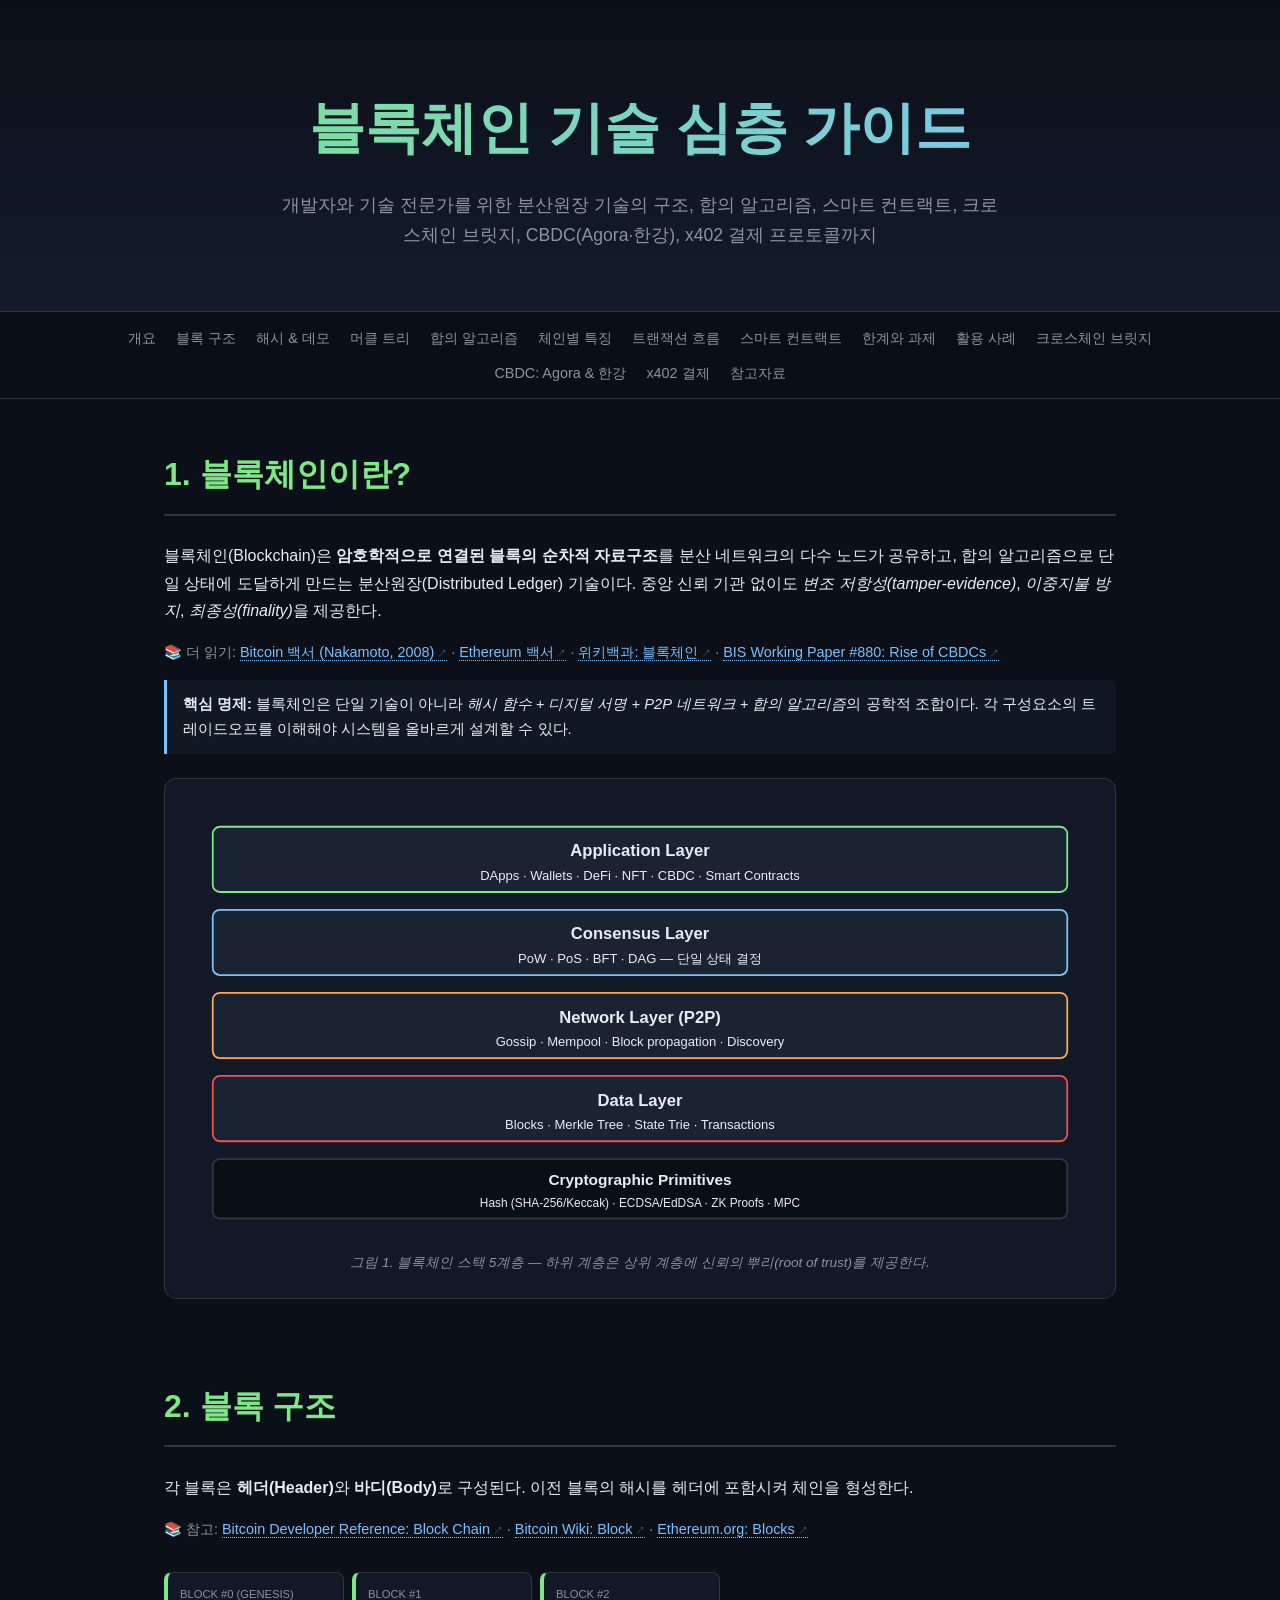
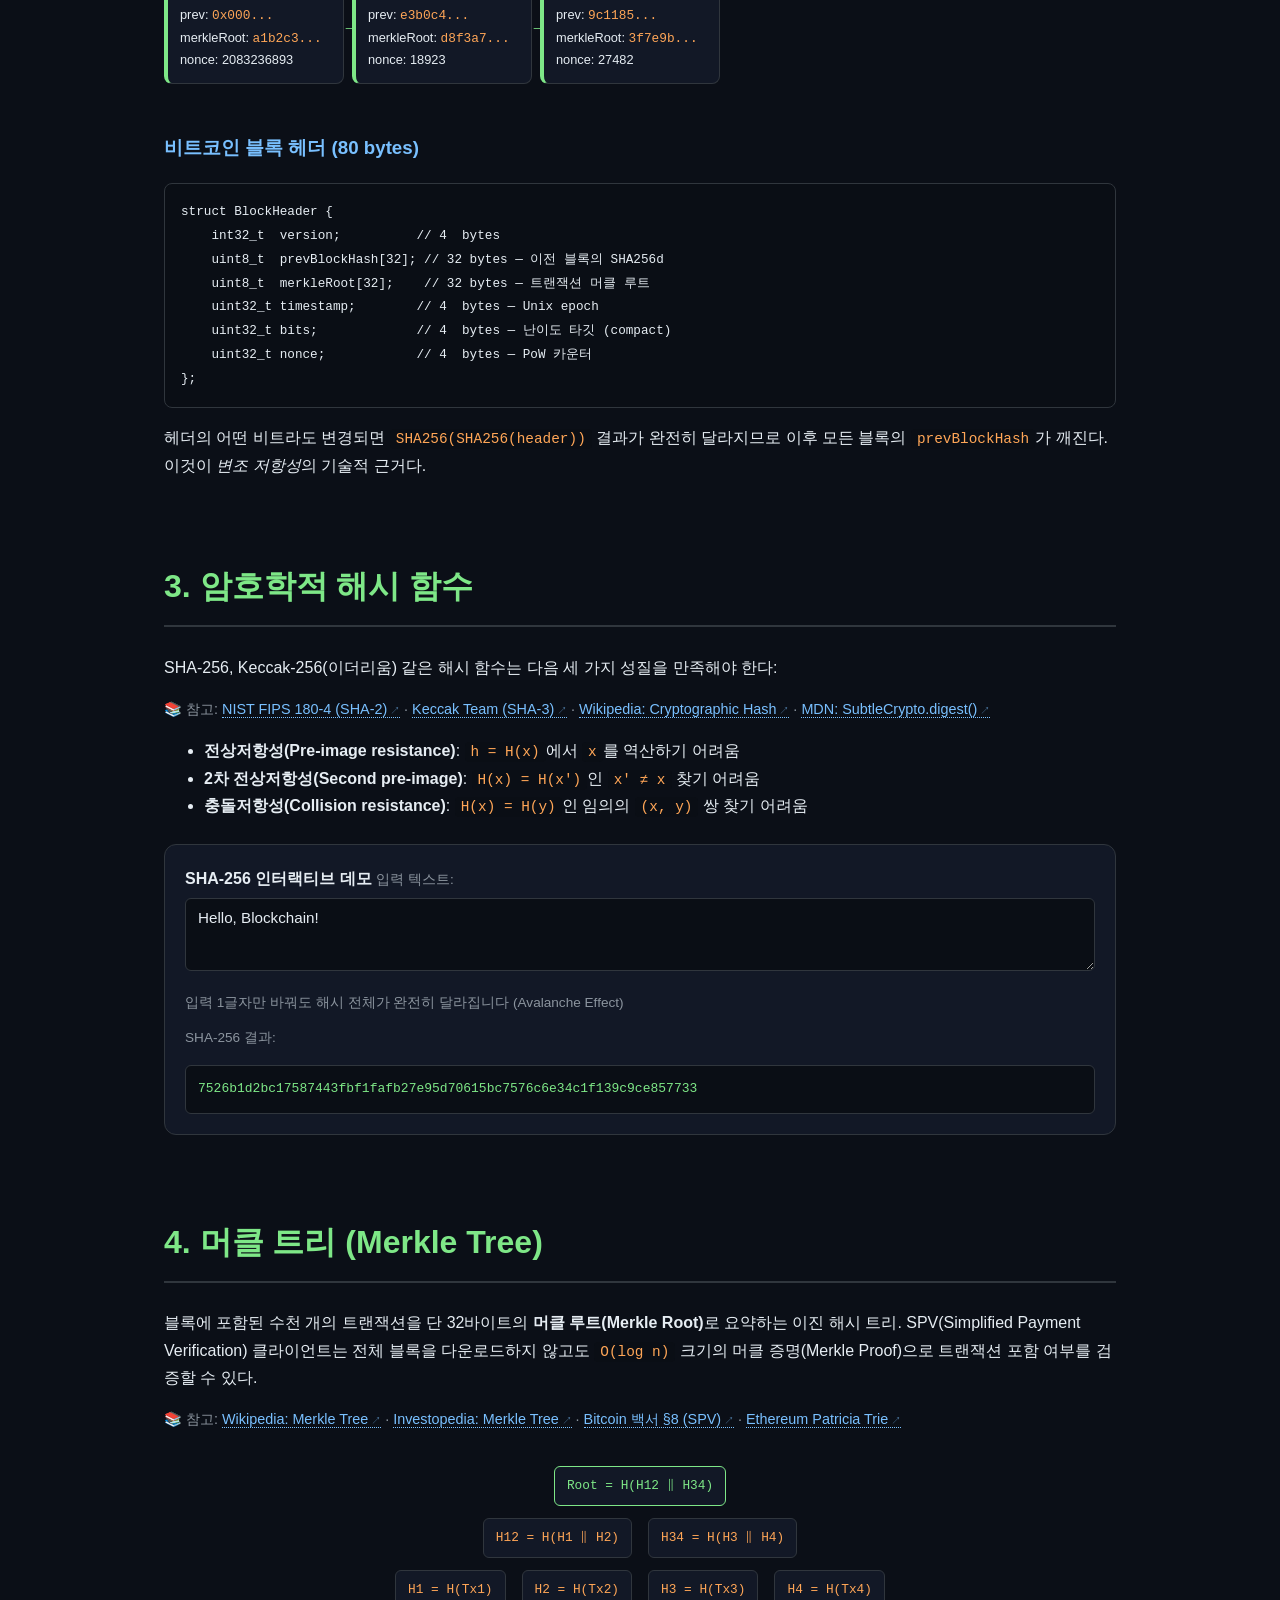
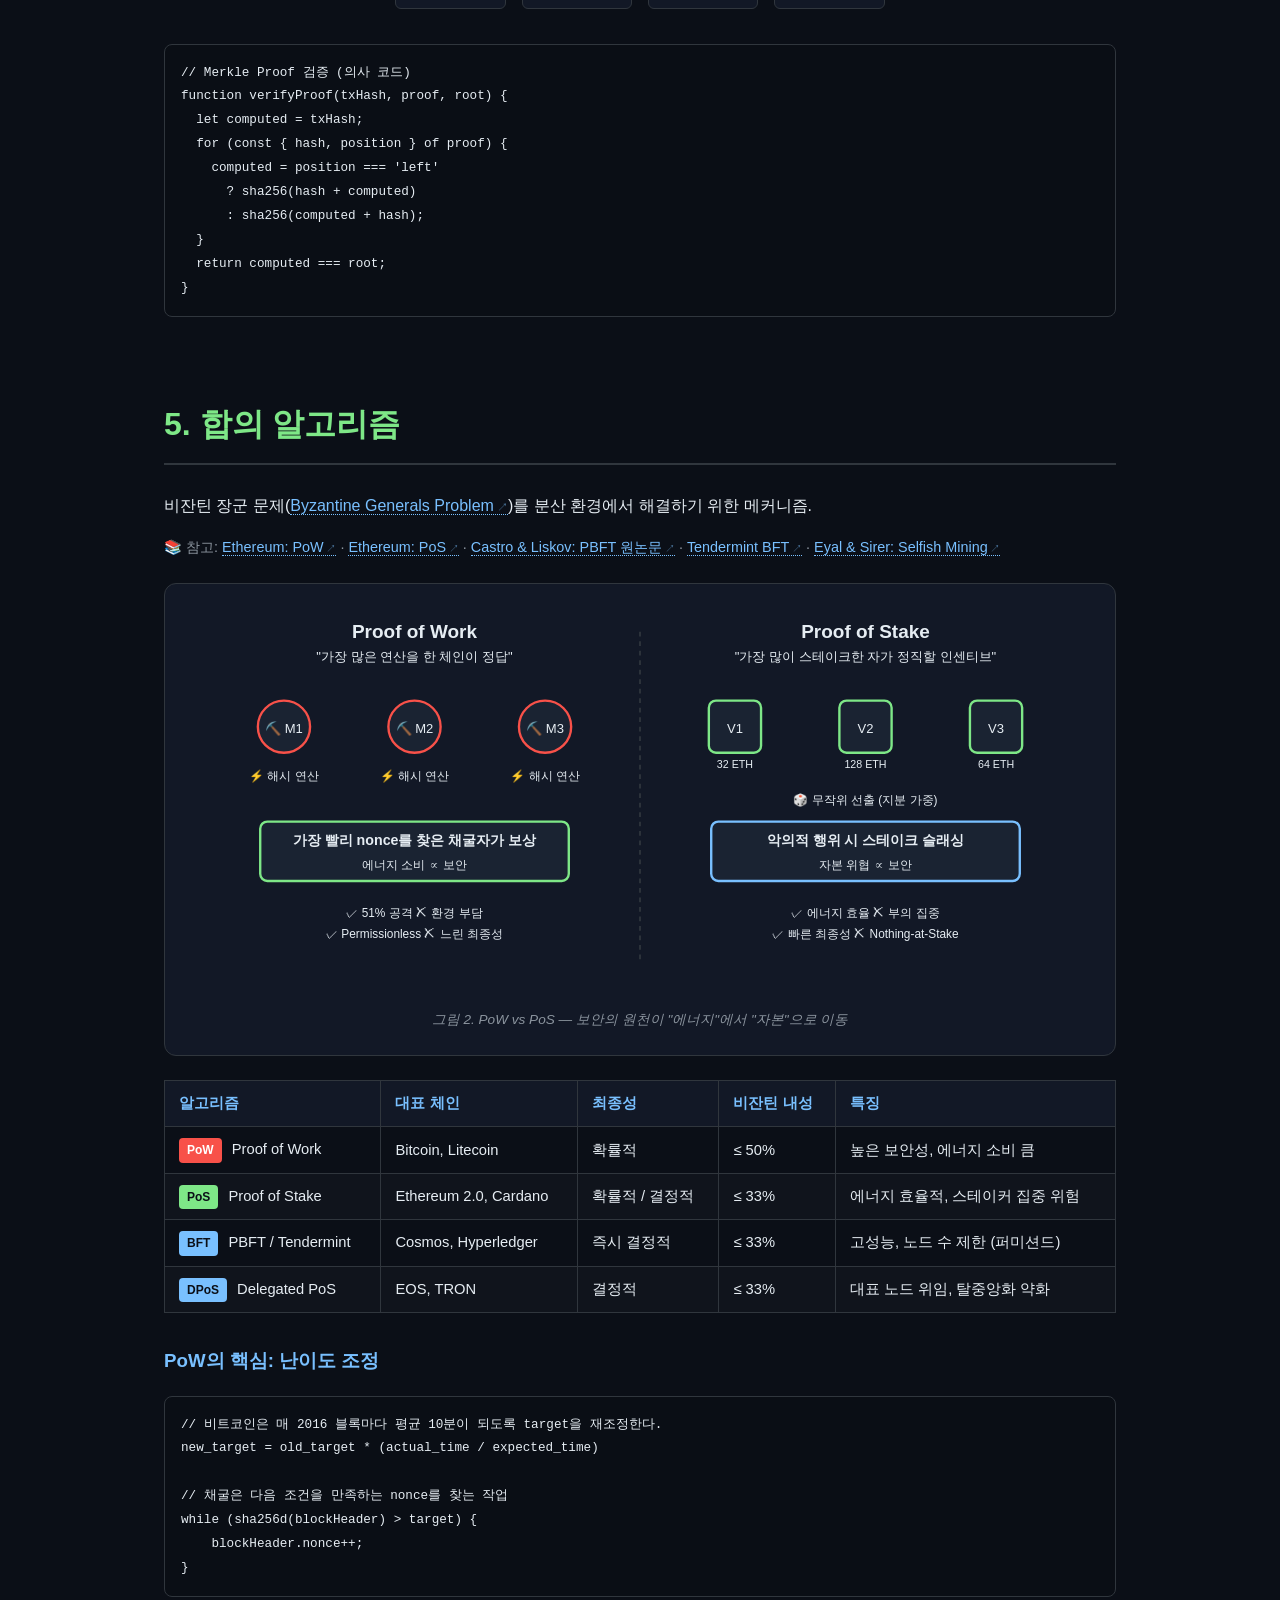
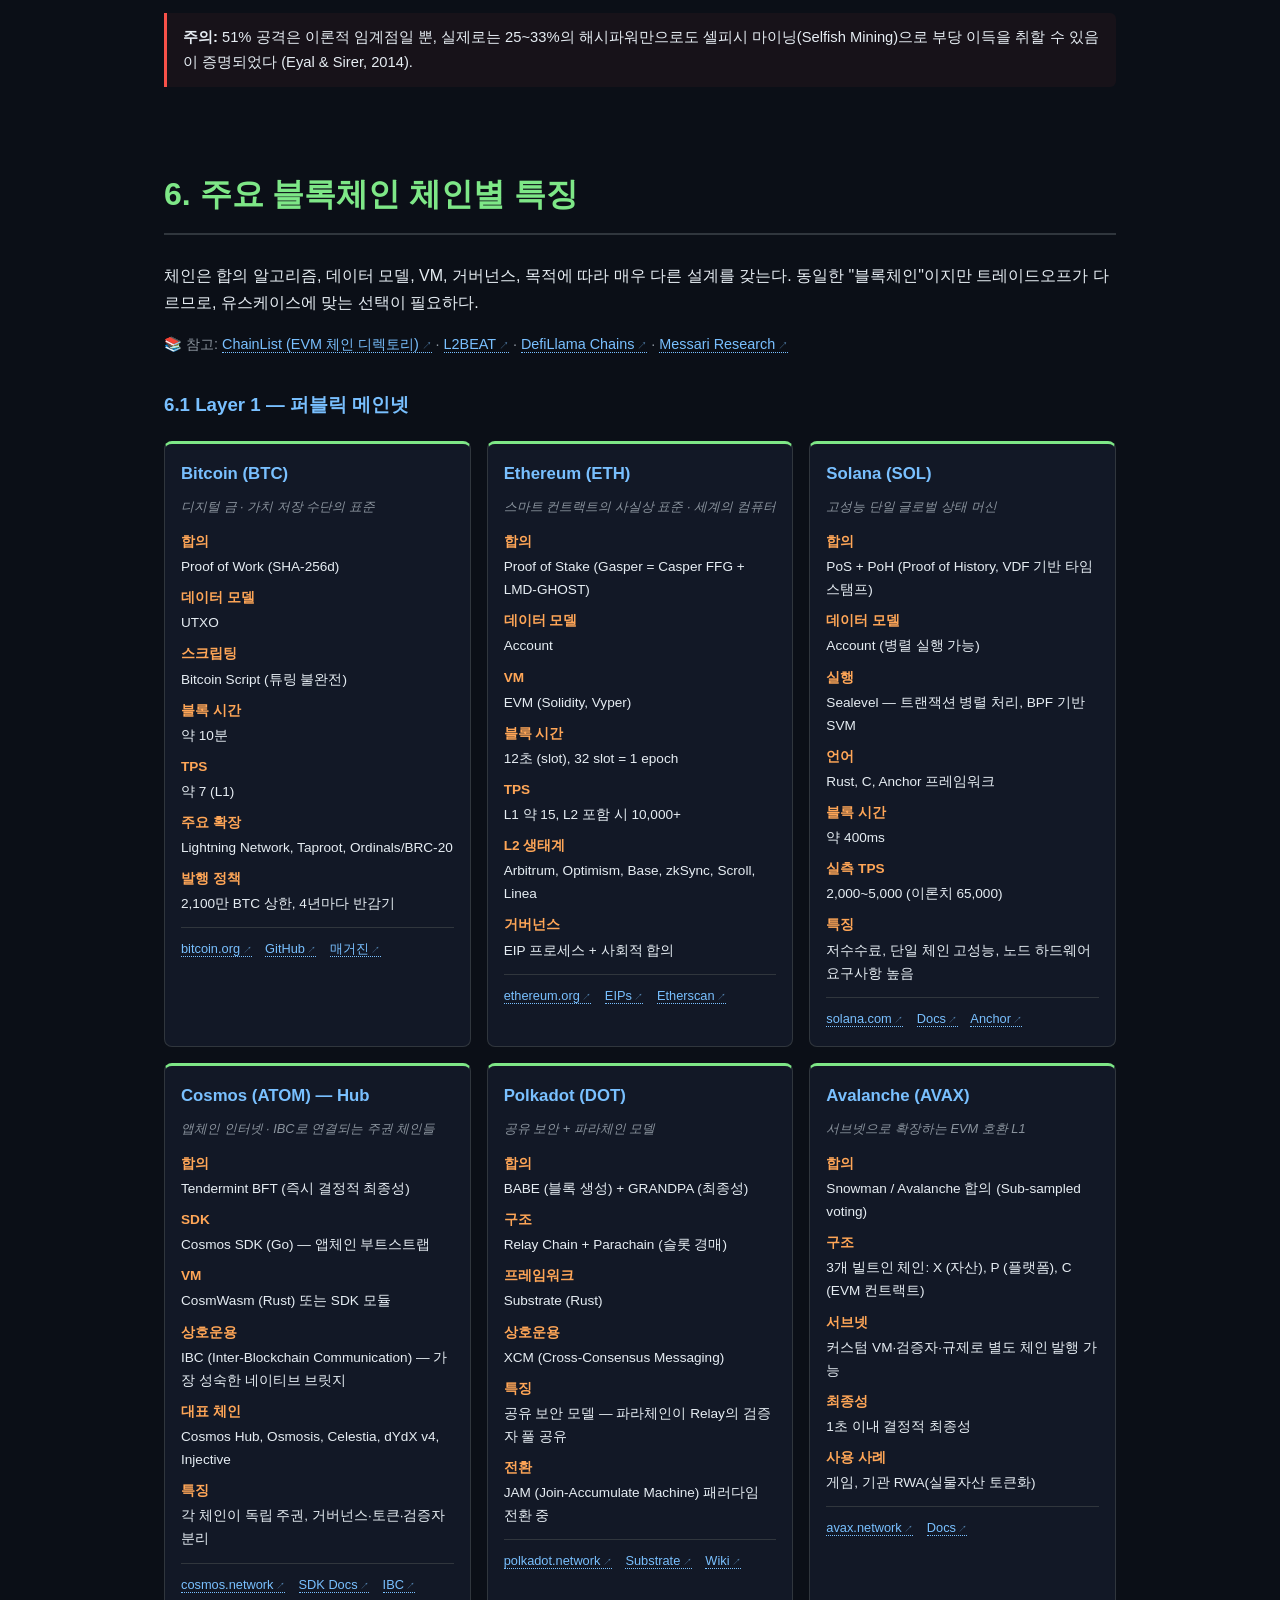
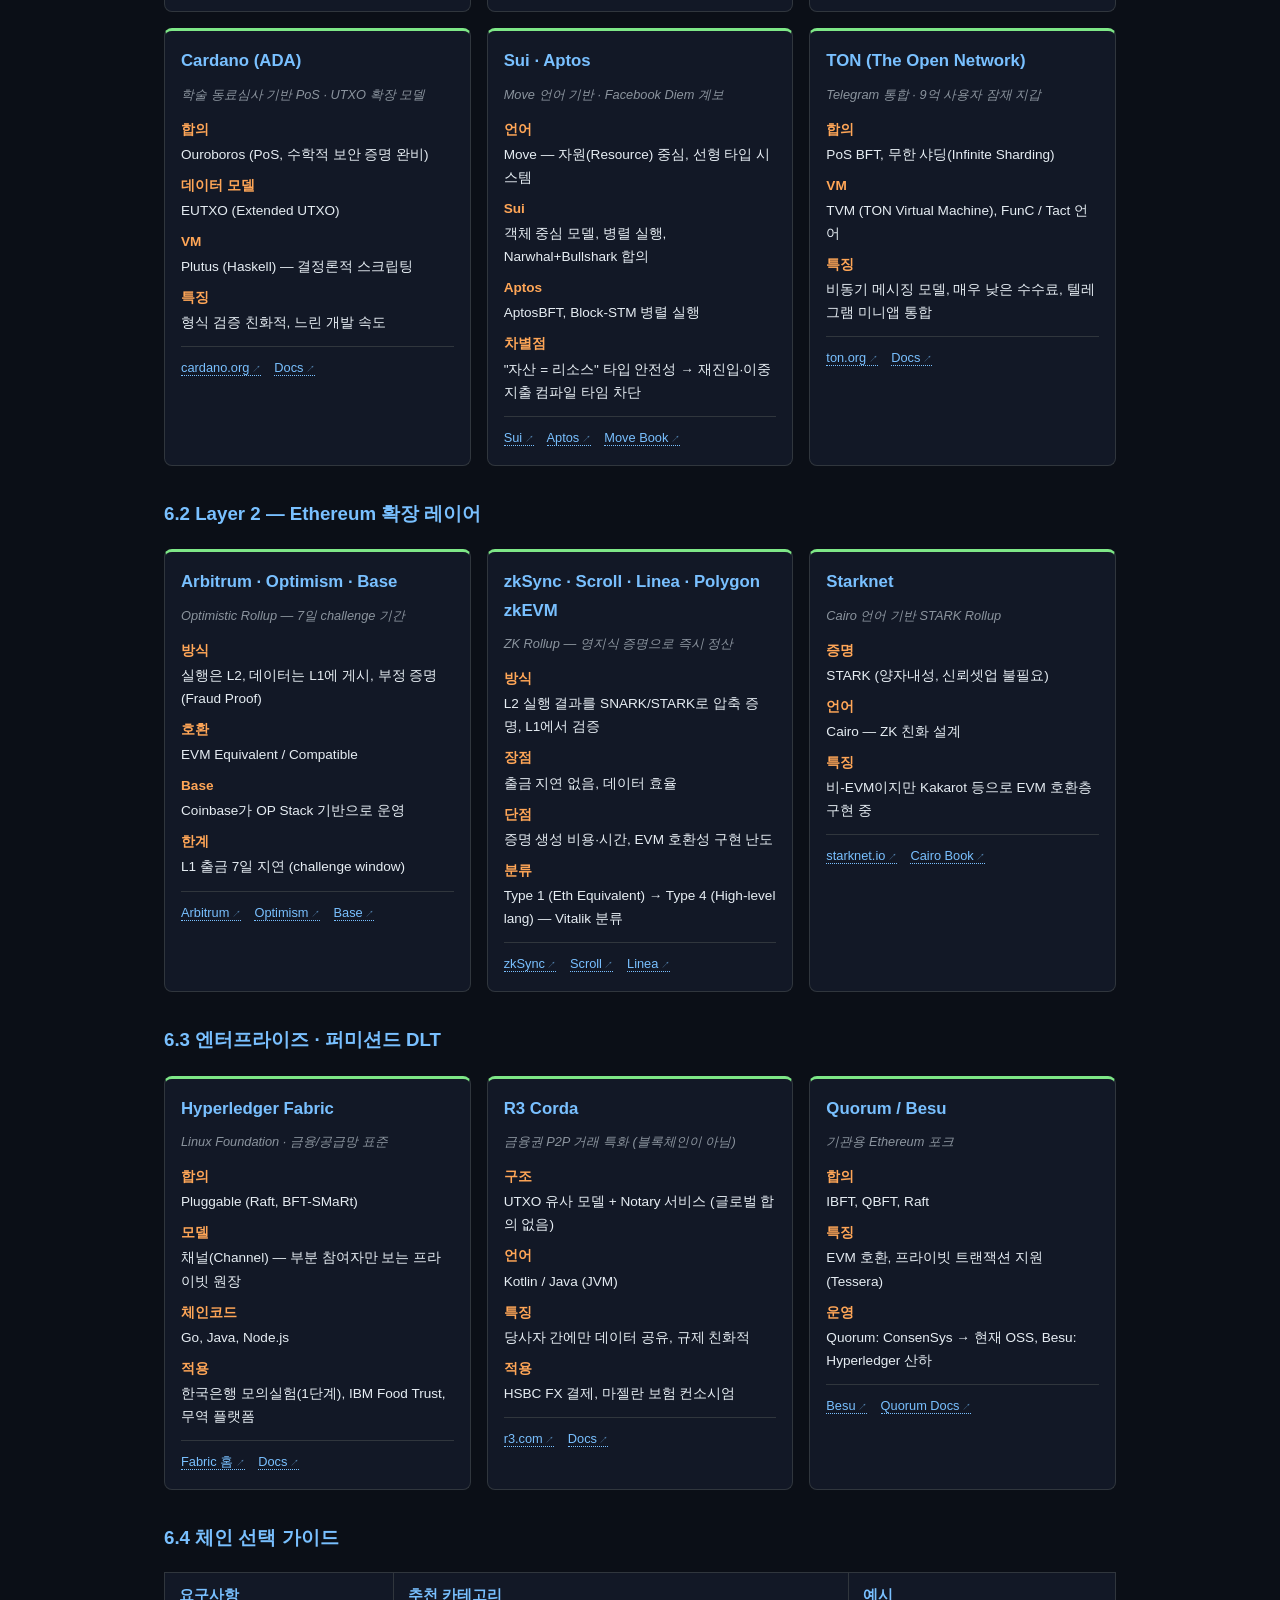
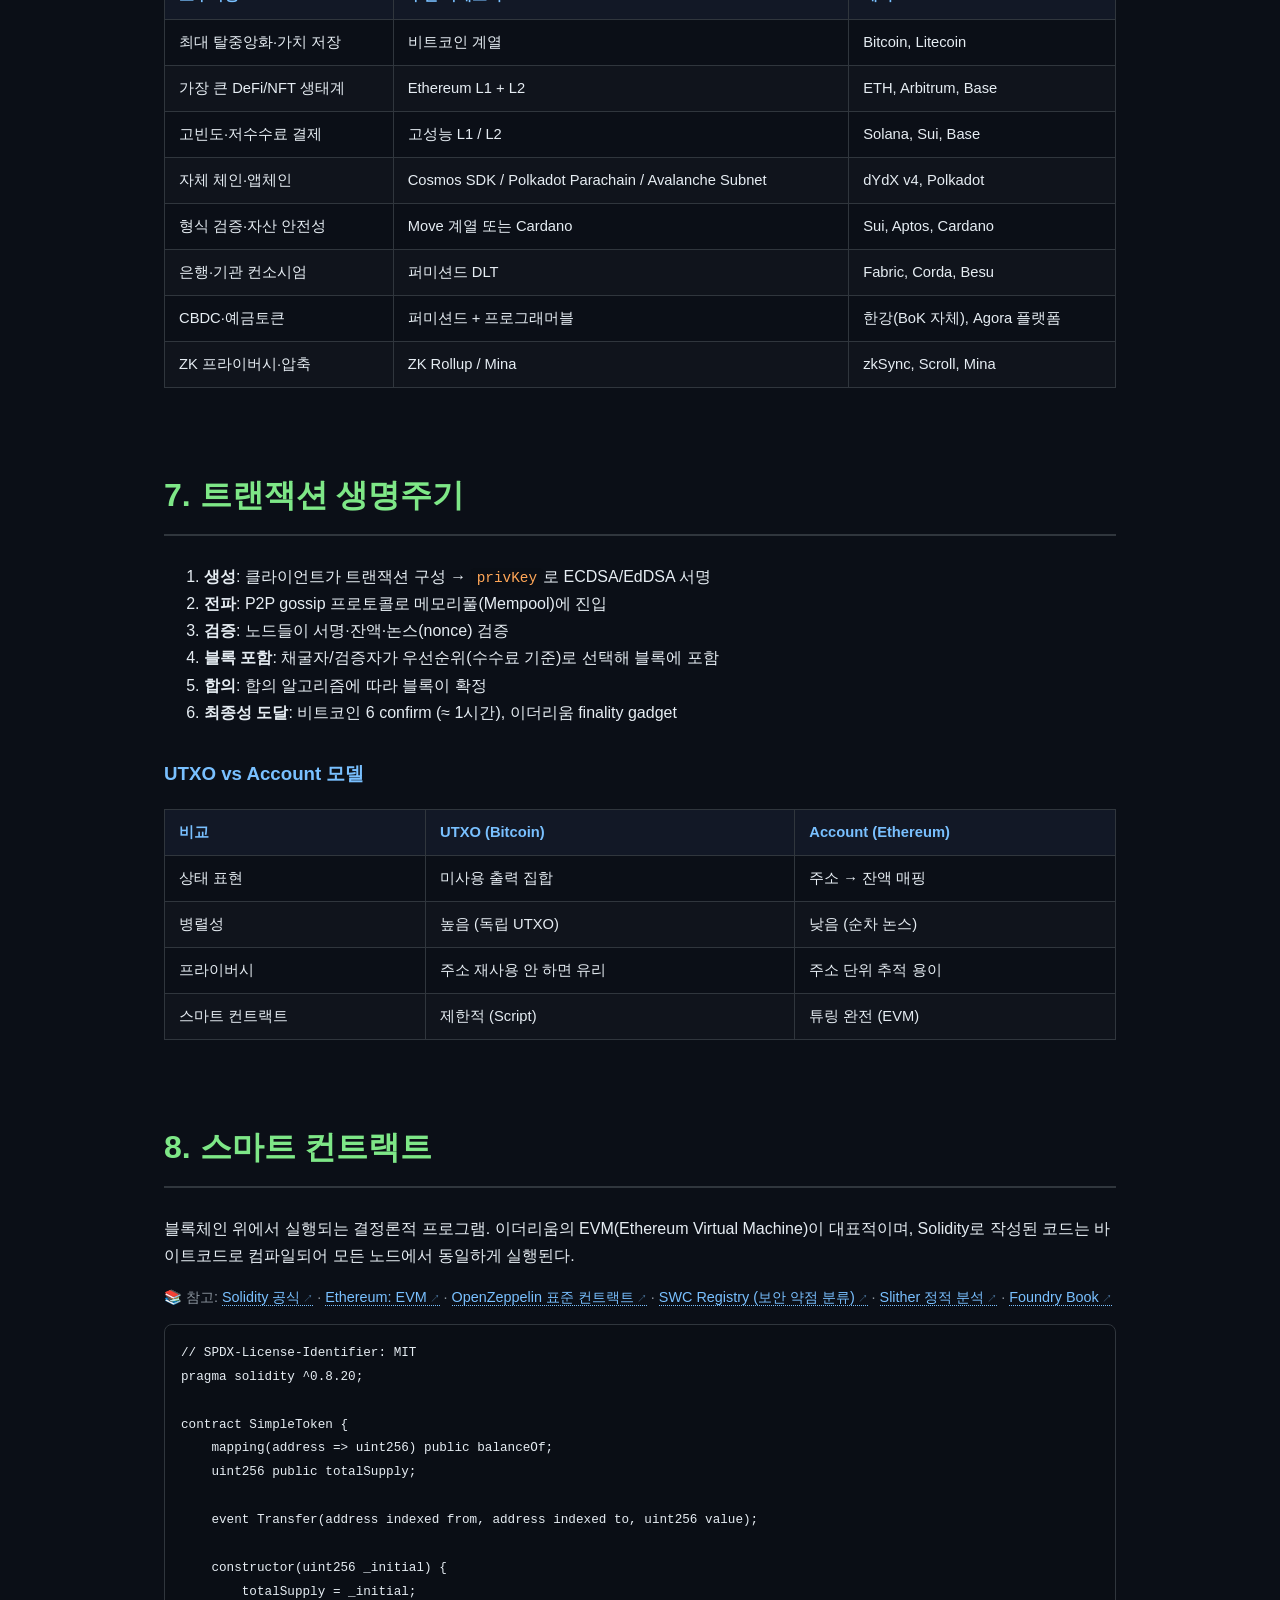
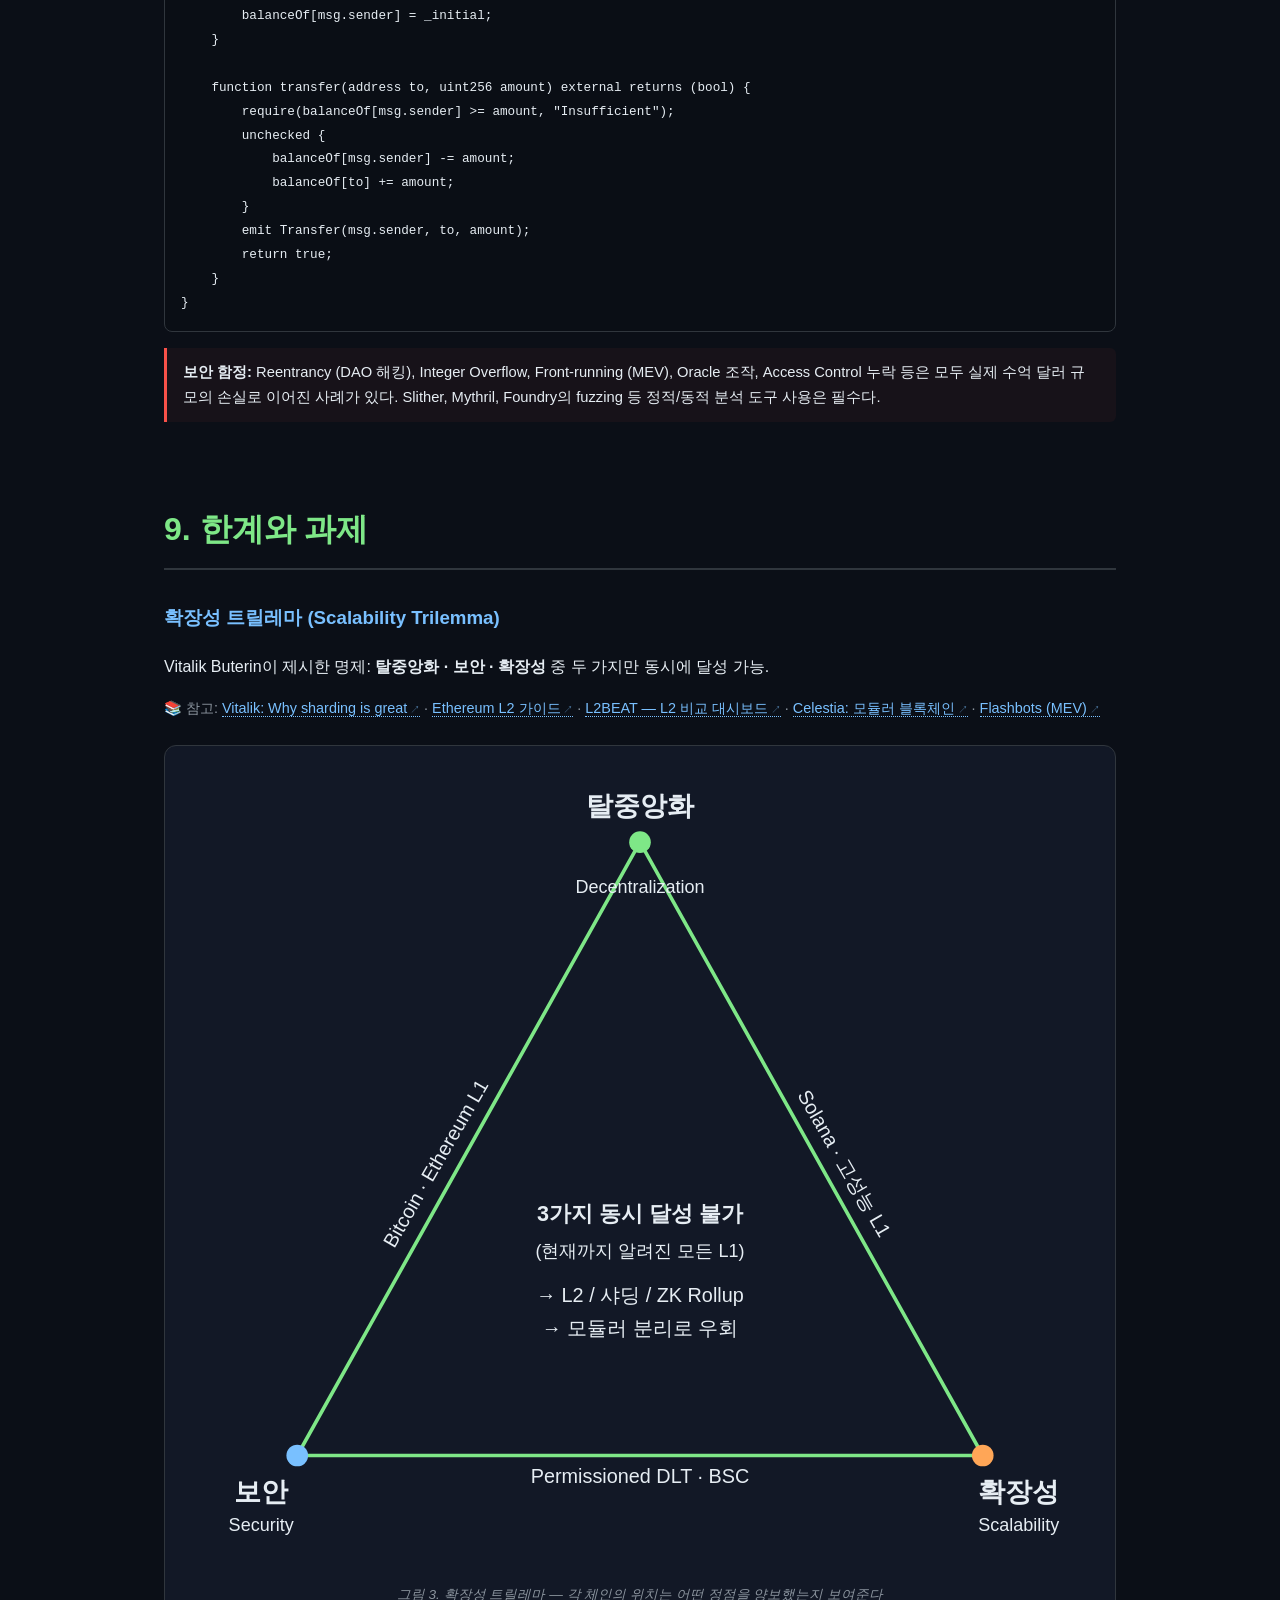
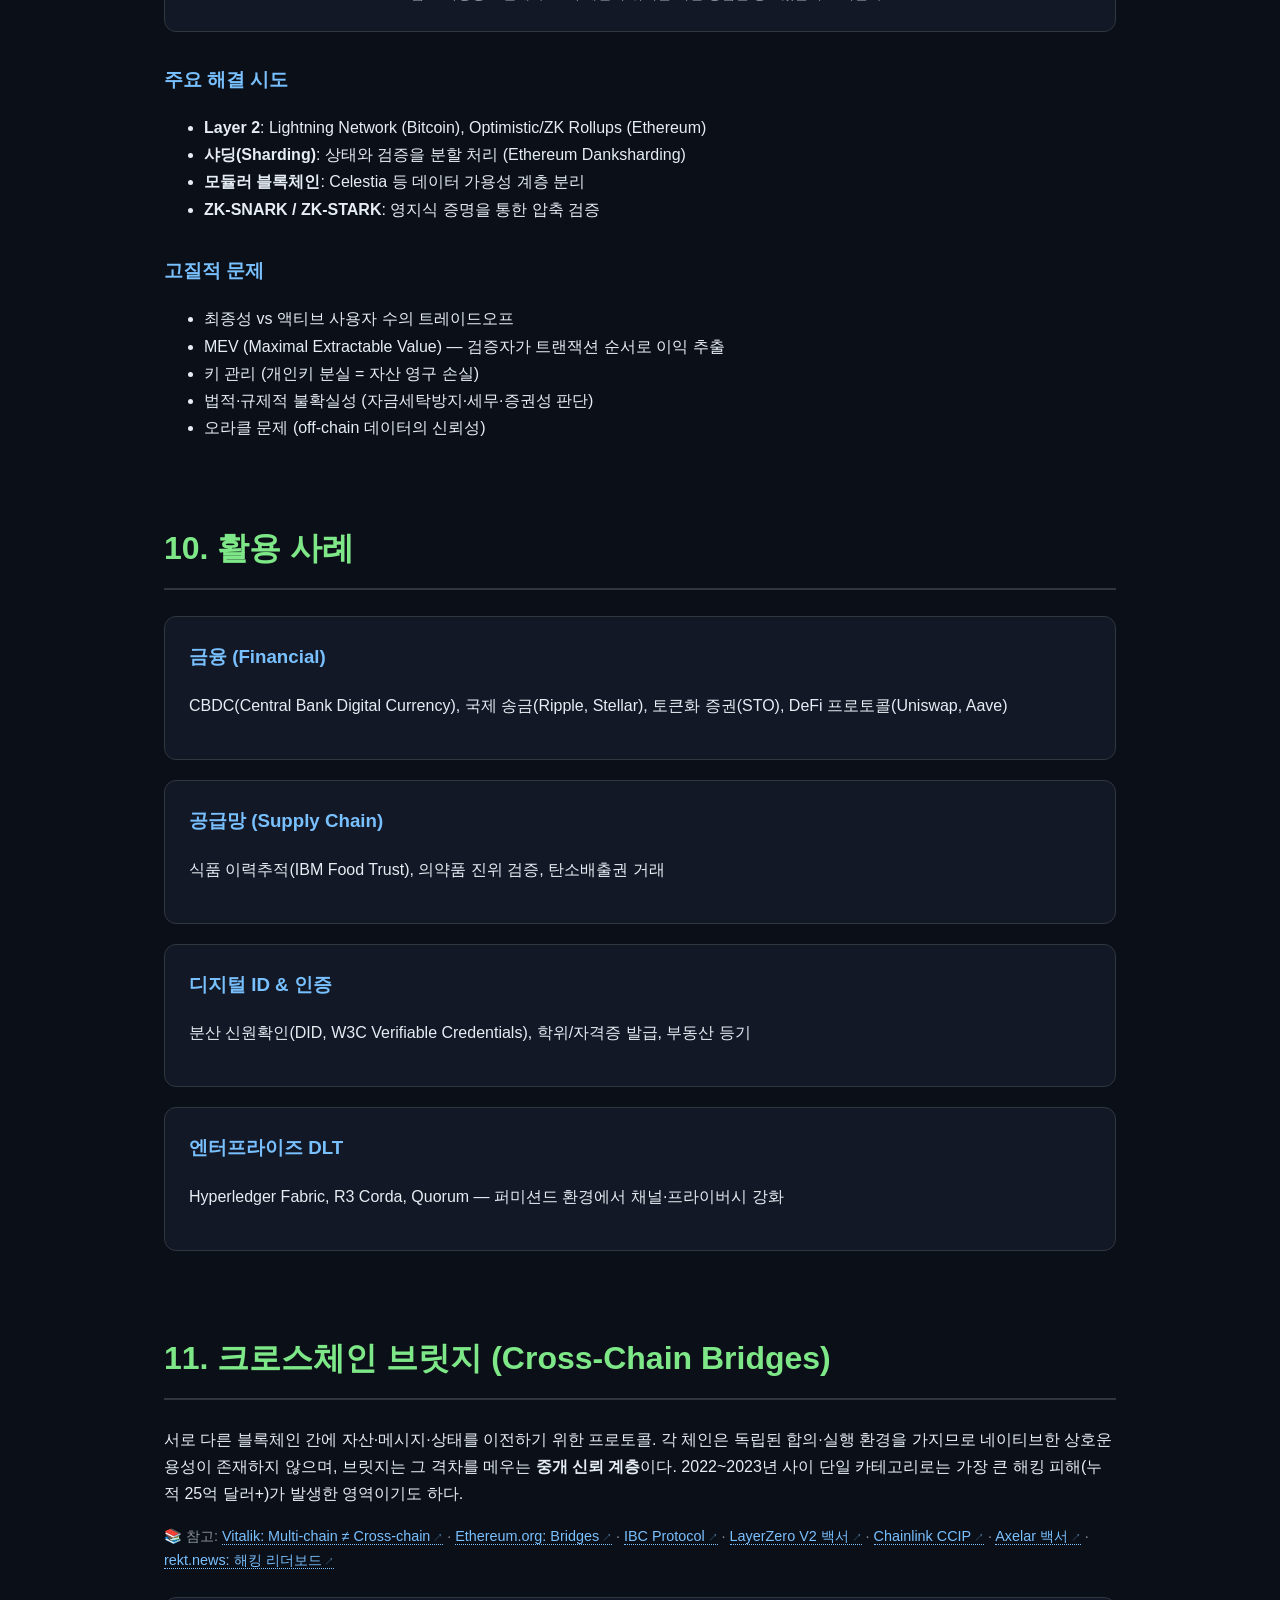
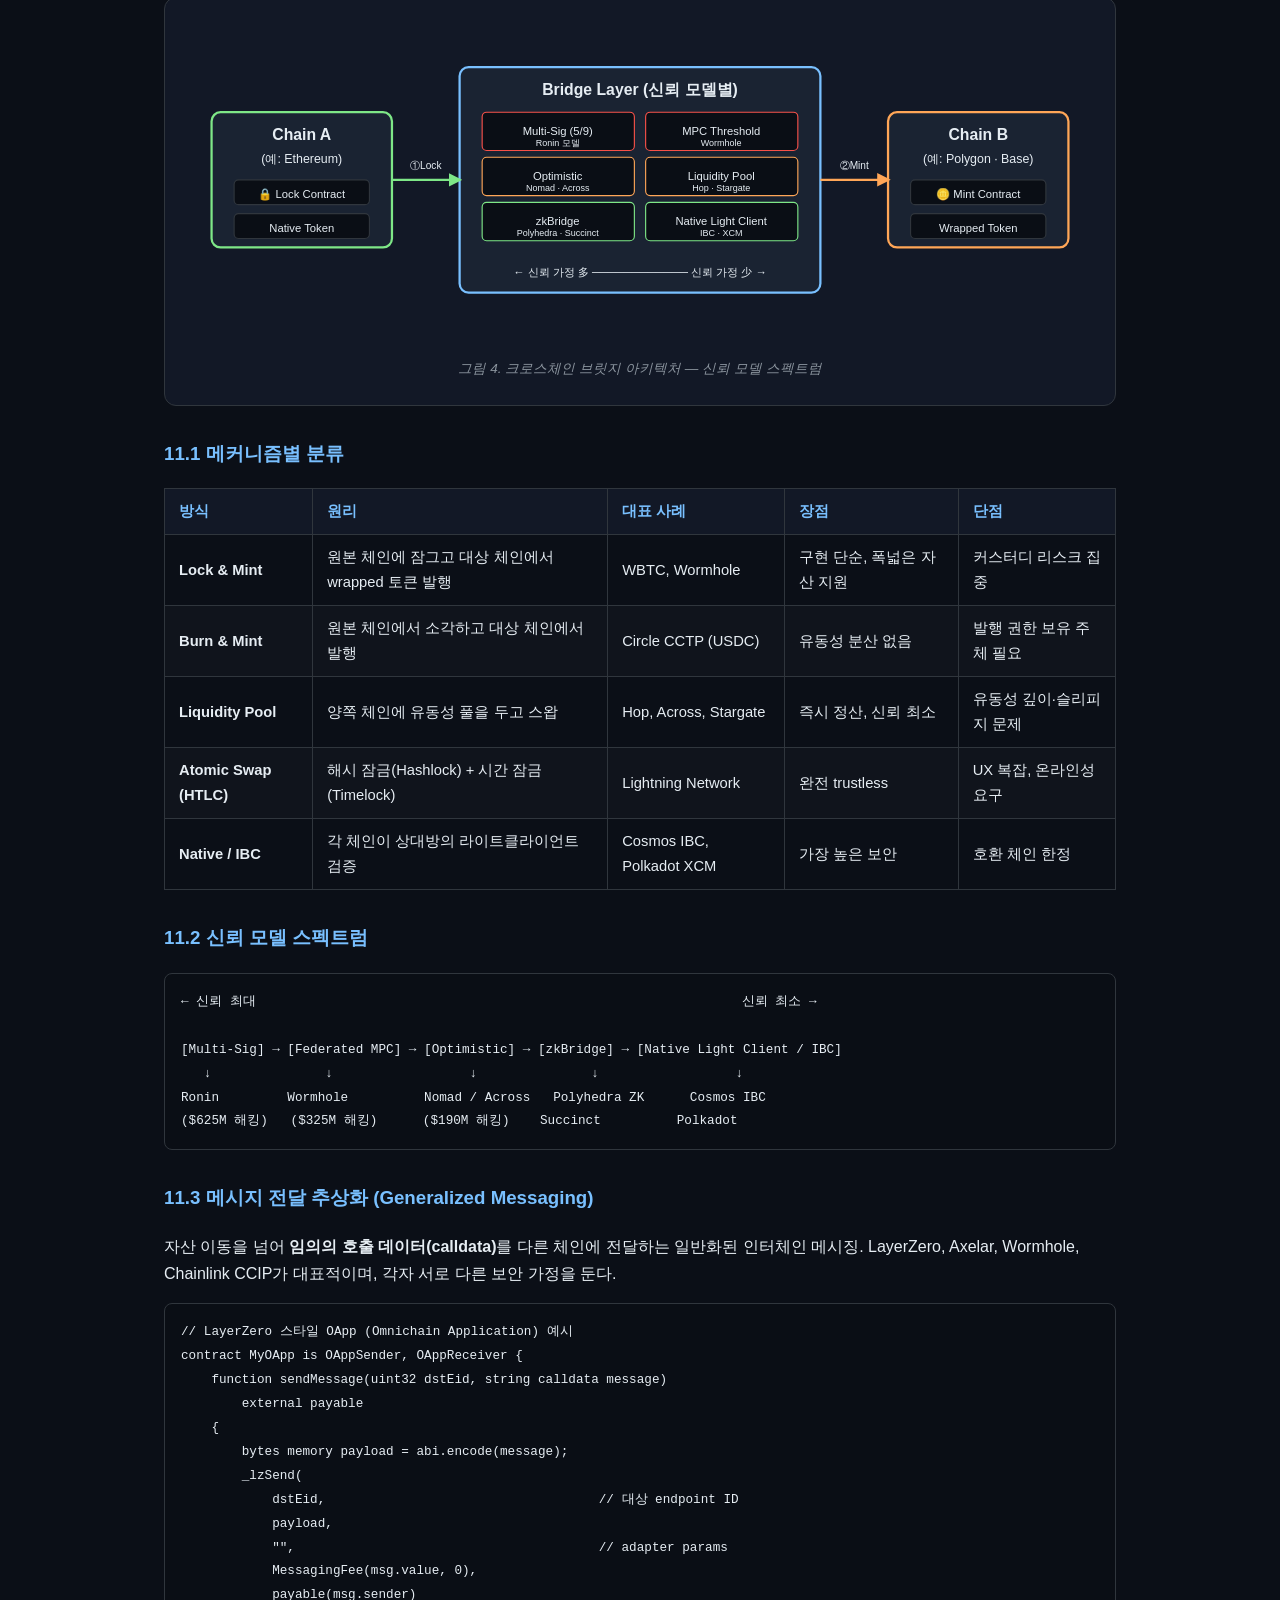
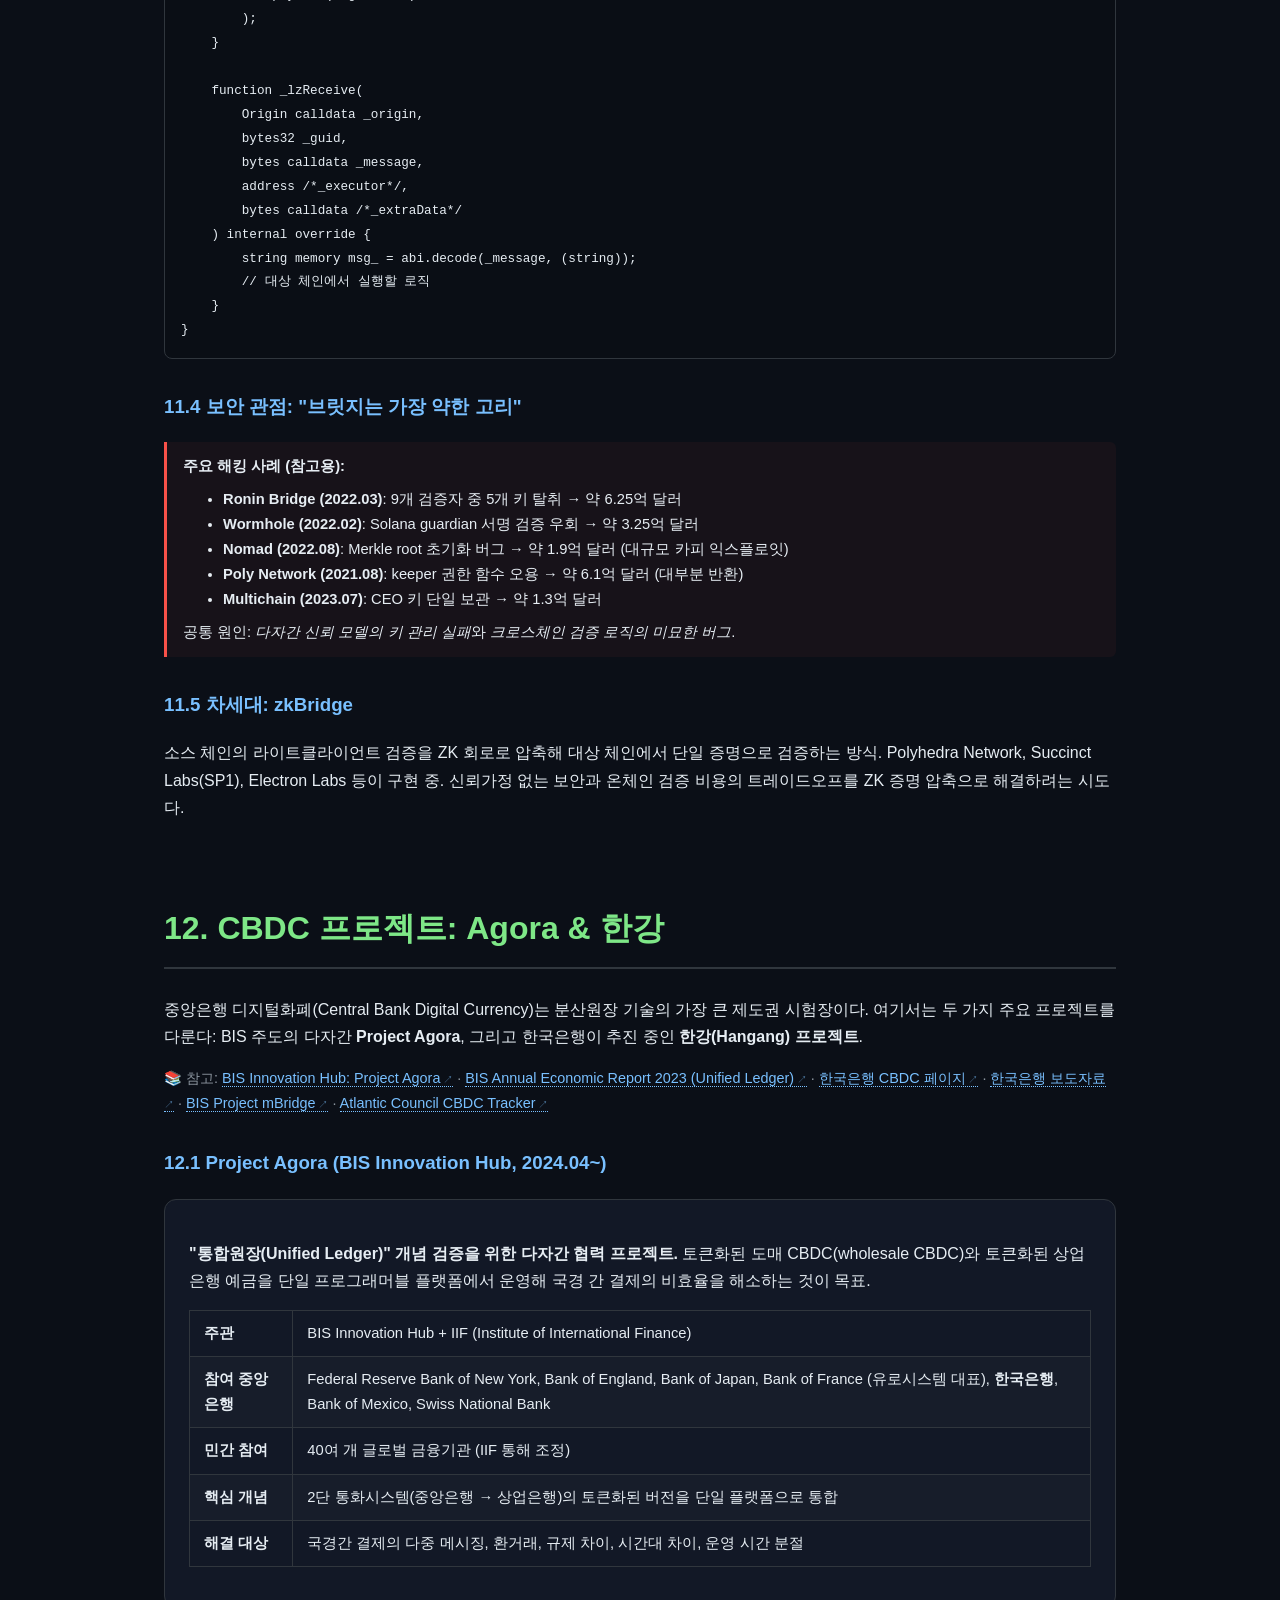
==== index.html @ cc977777 "Initial commit" ====
<!DOCTYPE html>
<html lang="ko">
<head>
<meta charset="UTF-8" />
<meta name="viewport" content="width=device-width, initial-scale=1.0" />
<title>블록체인 기술 심층 가이드 — 개발자용</title>
<style>
  :root {
    --bg: #0b0f17;
    --bg-elev: #121826;
    --bg-code: #0a0e15;
    --fg: #e6edf3;
    --fg-dim: #8b949e;
    --accent: #7ee787;
    --accent-2: #79c0ff;
    --accent-3: #ffa657;
    --border: #30363d;
    --danger: #f85149;
  }
  * { box-sizing: border-box; }
  html, body {
    margin: 0;
    padding: 0;
    background: var(--bg);
    color: var(--fg);
    font-family: -apple-system, BlinkMacSystemFont, "Segoe UI", "Noto Sans KR", Roboto, sans-serif;
    line-height: 1.7;
    -webkit-font-smoothing: antialiased;
  }
  header {
    padding: 80px 24px 60px;
    text-align: center;
    background: linear-gradient(180deg, #0b0f17 0%, #131b2c 100%);
    border-bottom: 1px solid var(--border);
  }
  header h1 {
    font-size: clamp(2rem, 5vw, 3.5rem);
    margin: 0 0 16px;
    background: linear-gradient(90deg, var(--accent), var(--accent-2));
    -webkit-background-clip: text;
    background-clip: text;
    color: transparent;
  }
  header p {
    color: var(--fg-dim);
    font-size: 1.1rem;
    max-width: 720px;
    margin: 0 auto;
  }
  nav {
    position: sticky;
    top: 0;
    background: rgba(11, 15, 23, 0.92);
    backdrop-filter: blur(8px);
    border-bottom: 1px solid var(--border);
    padding: 12px 24px;
    z-index: 10;
  }
  nav ul {
    list-style: none;
    display: flex;
    flex-wrap: wrap;
    gap: 8px 20px;
    margin: 0;
    padding: 0;
    max-width: 1100px;
    margin-inline: auto;
    justify-content: center;
  }
  nav a {
    color: var(--fg-dim);
    text-decoration: none;
    font-size: 0.9rem;
    transition: color 0.2s;
  }
  nav a:hover { color: var(--accent); }
  main {
    max-width: 1000px;
    margin: 0 auto;
    padding: 48px 24px;
  }
  section {
    margin-bottom: 80px;
    scroll-margin-top: 80px;
  }
  h2 {
    font-size: 2rem;
    border-bottom: 2px solid var(--border);
    padding-bottom: 12px;
    margin-top: 0;
    color: var(--accent);
  }
  h3 {
    color: var(--accent-2);
    margin-top: 32px;
  }
  code {
    background: var(--bg-code);
    padding: 2px 6px;
    border-radius: 4px;
    font-family: "SF Mono", Consolas, "D2Coding", monospace;
    font-size: 0.9em;
    color: var(--accent-3);
  }
  pre {
    background: var(--bg-code);
    border: 1px solid var(--border);
    border-radius: 8px;
    padding: 16px;
    overflow-x: auto;
    font-size: 0.88rem;
  }
  pre code {
    background: transparent;
    padding: 0;
    color: var(--fg);
  }
  .card {
    background: var(--bg-elev);
    border: 1px solid var(--border);
    border-radius: 12px;
    padding: 24px;
    margin: 20px 0;
  }
  table {
    width: 100%;
    border-collapse: collapse;
    margin: 16px 0;
    font-size: 0.92rem;
  }
  th, td {
    border: 1px solid var(--border);
    padding: 10px 14px;
    text-align: left;
  }
  th { background: var(--bg-elev); color: var(--accent-2); }
  tr:nth-child(even) td { background: rgba(255,255,255,0.02); }

  /* Block chain visualization */
  .chain {
    display: flex;
    gap: 8px;
    overflow-x: auto;
    padding: 16px 0;
  }
  .block {
    min-width: 180px;
    background: var(--bg-elev);
    border: 1px solid var(--border);
    border-left: 4px solid var(--accent);
    border-radius: 8px;
    padding: 12px;
    font-size: 0.8rem;
    position: relative;
  }
  .block:not(:last-child)::after {
    content: "→";
    position: absolute;
    right: -18px;
    top: 50%;
    transform: translateY(-50%);
    color: var(--accent);
    font-size: 1.2rem;
  }
  .block .label { color: var(--fg-dim); font-size: 0.7rem; text-transform: uppercase; }
  .block .hash { font-family: monospace; word-break: break-all; color: var(--accent-3); }

  /* Hash demo */
  .demo {
    background: var(--bg-elev);
    border: 1px solid var(--border);
    border-radius: 12px;
    padding: 20px;
    margin: 24px 0;
  }
  .demo input, .demo textarea {
    width: 100%;
    background: var(--bg-code);
    border: 1px solid var(--border);
    color: var(--fg);
    padding: 10px 12px;
    border-radius: 6px;
    font-family: inherit;
    font-size: 0.95rem;
    margin-top: 6px;
    resize: vertical;
  }
  .demo label { color: var(--fg-dim); font-size: 0.85rem; }
  .demo .output {
    margin-top: 16px;
    font-family: monospace;
    background: var(--bg-code);
    padding: 12px;
    border-radius: 6px;
    word-break: break-all;
    color: var(--accent);
    border: 1px solid var(--border);
    min-height: 24px;
  }
  .demo .meta {
    display: flex;
    gap: 16px;
    margin-top: 12px;
    font-size: 0.85rem;
    color: var(--fg-dim);
  }
  button {
    background: var(--accent-2);
    color: var(--bg);
    border: none;
    padding: 10px 18px;
    border-radius: 6px;
    cursor: pointer;
    font-weight: 600;
    font-size: 0.95rem;
    margin-top: 12px;
    transition: opacity 0.2s;
  }
  button:hover { opacity: 0.85; }

  /* Merkle tree */
  .merkle {
    display: flex;
    flex-direction: column;
    align-items: center;
    gap: 12px;
    padding: 20px 0;
  }
  .merkle-row { display: flex; gap: 16px; flex-wrap: wrap; justify-content: center; }
  .merkle-node {
    background: var(--bg-elev);
    border: 1px solid var(--border);
    padding: 8px 12px;
    border-radius: 6px;
    font-family: monospace;
    font-size: 0.8rem;
    color: var(--accent-3);
  }
  .merkle-root { border-color: var(--accent); color: var(--accent); }

  .badge {
    display: inline-block;
    padding: 2px 8px;
    border-radius: 4px;
    font-size: 0.75rem;
    font-weight: 600;
    margin-right: 6px;
  }
  .badge-pow { background: #f85149; color: white; }
  .badge-pos { background: #7ee787; color: var(--bg); }
  .badge-bft { background: #79c0ff; color: var(--bg); }

  footer {
    text-align: center;
    padding: 40px 24px;
    color: var(--fg-dim);
    border-top: 1px solid var(--border);
    font-size: 0.9rem;
  }
  .note {
    border-left: 3px solid var(--accent-2);
    padding: 12px 16px;
    background: rgba(121, 192, 255, 0.05);
    margin: 16px 0;
    border-radius: 0 6px 6px 0;
    font-size: 0.92rem;
  }
  .warn {
    border-left-color: var(--danger);
    background: rgba(248, 81, 73, 0.05);
  }

  /* Inline reference links */
  main a {
    color: var(--accent-2);
    text-decoration: none;
    border-bottom: 1px dotted var(--accent-2);
    transition: color 0.15s, border-color 0.15s;
  }
  main a:hover {
    color: var(--accent);
    border-bottom-color: var(--accent);
  }
  main a[href^="http"]::after {
    content: " ↗";
    font-size: 0.7em;
    opacity: 0.6;
  }

  /* SVG diagram container */
  .diagram {
    background: var(--bg-elev);
    border: 1px solid var(--border);
    border-radius: 12px;
    padding: 24px;
    margin: 24px 0;
    text-align: center;
  }
  .diagram svg {
    max-width: 100%;
    height: auto;
  }
  .diagram .caption {
    color: var(--fg-dim);
    font-size: 0.85rem;
    margin-top: 12px;
    font-style: italic;
  }
  .diagram text {
    font-family: -apple-system, "Segoe UI", sans-serif;
    fill: var(--fg);
  }

  /* Chain comparison cards */
  .chain-grid {
    display: grid;
    grid-template-columns: repeat(auto-fit, minmax(280px, 1fr));
    gap: 16px;
    margin: 20px 0;
  }
  .chain-card {
    background: var(--bg-elev);
    border: 1px solid var(--border);
    border-top: 3px solid var(--accent);
    border-radius: 8px;
    padding: 16px;
  }
  .chain-card h4 {
    margin: 0 0 8px;
    color: var(--accent-2);
    font-size: 1.05rem;
  }
  .chain-card .tagline {
    color: var(--fg-dim);
    font-size: 0.8rem;
    margin-bottom: 12px;
    font-style: italic;
  }
  .chain-card dl {
    margin: 0;
    font-size: 0.85rem;
  }
  .chain-card dt {
    color: var(--accent-3);
    font-weight: 600;
    margin-top: 8px;
  }
  .chain-card dd {
    margin: 2px 0 0 0;
    color: var(--fg);
  }
  .chain-card .links {
    margin-top: 12px;
    padding-top: 10px;
    border-top: 1px solid var(--border);
    font-size: 0.8rem;
  }
  .chain-card .links a { margin-right: 10px; }
</style>
</head>
<body>

<header>
  <h1>블록체인 기술 심층 가이드</h1>
  <p>개발자와 기술 전문가를 위한 분산원장 기술의 구조, 합의 알고리즘, 스마트 컨트랙트, 크로스체인 브릿지, CBDC(Agora·한강), x402 결제 프로토콜까지</p>
</header>

<nav>
  <ul>
    <li><a href="#intro">개요</a></li>
    <li><a href="#structure">블록 구조</a></li>
    <li><a href="#hash">해시 & 데모</a></li>
    <li><a href="#merkle">머클 트리</a></li>
    <li><a href="#consensus">합의 알고리즘</a></li>
    <li><a href="#chains">체인별 특징</a></li>
    <li><a href="#tx">트랜잭션 흐름</a></li>
    <li><a href="#contract">스마트 컨트랙트</a></li>
    <li><a href="#limits">한계와 과제</a></li>
    <li><a href="#usecase">활용 사례</a></li>
    <li><a href="#bridge">크로스체인 브릿지</a></li>
    <li><a href="#cbdc">CBDC: Agora & 한강</a></li>
    <li><a href="#x402">x402 결제</a></li>
    <li><a href="#refs">참고자료</a></li>
  </ul>
</nav>

<main>

<section id="intro">
  <h2>1. 블록체인이란?</h2>
  <p>
    블록체인(Blockchain)은 <strong>암호학적으로 연결된 블록의 순차적 자료구조</strong>를 분산 네트워크의 다수 노드가
    공유하고, 합의 알고리즘으로 단일 상태에 도달하게 만드는 분산원장(Distributed Ledger) 기술이다.
    중앙 신뢰 기관 없이도 <em>변조 저항성(tamper-evidence)</em>, <em>이중지불 방지</em>, <em>최종성(finality)</em>을 제공한다.
  </p>
  <p style="font-size:0.9rem; color:var(--fg-dim);">
    📚 더 읽기:
    <a href="https://bitcoin.org/bitcoin.pdf">Bitcoin 백서 (Nakamoto, 2008)</a> ·
    <a href="https://ethereum.org/en/whitepaper/">Ethereum 백서</a> ·
    <a href="https://ko.wikipedia.org/wiki/%EB%B8%94%EB%A1%9D%EC%B2%B4%EC%9D%B8">위키백과: 블록체인</a> ·
    <a href="https://www.bis.org/publ/work880.htm">BIS Working Paper #880: Rise of CBDCs</a>
  </p>
  <div class="note">
    <strong>핵심 명제:</strong> 블록체인은 단일 기술이 아니라 <em>해시 함수 + 디지털 서명 + P2P 네트워크 + 합의 알고리즘</em>의
    공학적 조합이다. 각 구성요소의 트레이드오프를 이해해야 시스템을 올바르게 설계할 수 있다.
  </div>

  <div class="diagram">
    <svg viewBox="0 0 760 360" xmlns="http://www.w3.org/2000/svg">
      <!-- Application Layer -->
      <rect x="20" y="20" width="720" height="55" rx="6" fill="#1a2332" stroke="#7ee787" stroke-width="1.5"/>
      <text x="380" y="45" text-anchor="middle" font-size="14" font-weight="600" fill="#7ee787">Application Layer</text>
      <text x="380" y="65" text-anchor="middle" font-size="11" fill="#8b949e">DApps · Wallets · DeFi · NFT · CBDC · Smart Contracts</text>

      <!-- Consensus Layer -->
      <rect x="20" y="90" width="720" height="55" rx="6" fill="#1a2332" stroke="#79c0ff" stroke-width="1.5"/>
      <text x="380" y="115" text-anchor="middle" font-size="14" font-weight="600" fill="#79c0ff">Consensus Layer</text>
      <text x="380" y="135" text-anchor="middle" font-size="11" fill="#8b949e">PoW · PoS · BFT · DAG — 단일 상태 결정</text>

      <!-- Network Layer -->
      <rect x="20" y="160" width="720" height="55" rx="6" fill="#1a2332" stroke="#ffa657" stroke-width="1.5"/>
      <text x="380" y="185" text-anchor="middle" font-size="14" font-weight="600" fill="#ffa657">Network Layer (P2P)</text>
      <text x="380" y="205" text-anchor="middle" font-size="11" fill="#8b949e">Gossip · Mempool · Block propagation · Discovery</text>

      <!-- Data Layer -->
      <rect x="20" y="230" width="720" height="55" rx="6" fill="#1a2332" stroke="#f85149" stroke-width="1.5"/>
      <text x="380" y="255" text-anchor="middle" font-size="14" font-weight="600" fill="#f85149">Data Layer</text>
      <text x="380" y="275" text-anchor="middle" font-size="11" fill="#8b949e">Blocks · Merkle Tree · State Trie · Transactions</text>

      <!-- Crypto Foundation -->
      <rect x="20" y="300" width="720" height="50" rx="6" fill="#0a0e15" stroke="#30363d" stroke-width="1.5"/>
      <text x="380" y="322" text-anchor="middle" font-size="13" font-weight="600" fill="#e6edf3">Cryptographic Primitives</text>
      <text x="380" y="340" text-anchor="middle" font-size="10" fill="#8b949e">Hash (SHA-256/Keccak) · ECDSA/EdDSA · ZK Proofs · MPC</text>
    </svg>
    <div class="caption">그림 1. 블록체인 스택 5계층 — 하위 계층은 상위 계층에 신뢰의 뿌리(root of trust)를 제공한다.</div>
  </div>
</section>

<section id="structure">
  <h2>2. 블록 구조</h2>
  <p>각 블록은 <strong>헤더(Header)</strong>와 <strong>바디(Body)</strong>로 구성된다. 이전 블록의 해시를 헤더에 포함시켜 체인을 형성한다.</p>
  <p style="font-size:0.9rem; color:var(--fg-dim);">
    📚 참고:
    <a href="https://developer.bitcoin.org/reference/block_chain.html">Bitcoin Developer Reference: Block Chain</a> ·
    <a href="https://en.bitcoin.it/wiki/Block">Bitcoin Wiki: Block</a> ·
    <a href="https://ethereum.org/en/developers/docs/blocks/">Ethereum.org: Blocks</a>
  </p>

  <div class="chain">
    <div class="block">
      <div class="label">Block #0 (Genesis)</div>
      <div>prev: <span class="hash">0x000...</span></div>
      <div>merkleRoot: <span class="hash">a1b2c3...</span></div>
      <div>nonce: 2083236893</div>
    </div>
    <div class="block">
      <div class="label">Block #1</div>
      <div>prev: <span class="hash">e3b0c4...</span></div>
      <div>merkleRoot: <span class="hash">d8f3a7...</span></div>
      <div>nonce: 18923</div>
    </div>
    <div class="block">
      <div class="label">Block #2</div>
      <div>prev: <span class="hash">9c1185...</span></div>
      <div>merkleRoot: <span class="hash">3f7e9b...</span></div>
      <div>nonce: 27482</div>
    </div>
  </div>

  <h3>비트코인 블록 헤더 (80 bytes)</h3>
<pre><code>struct BlockHeader {
    int32_t  version;          // 4  bytes
    uint8_t  prevBlockHash[32]; // 32 bytes — 이전 블록의 SHA256d
    uint8_t  merkleRoot[32];    // 32 bytes — 트랜잭션 머클 루트
    uint32_t timestamp;        // 4  bytes — Unix epoch
    uint32_t bits;             // 4  bytes — 난이도 타깃 (compact)
    uint32_t nonce;            // 4  bytes — PoW 카운터
};</code></pre>

  <p>
    헤더의 어떤 비트라도 변경되면 <code>SHA256(SHA256(header))</code> 결과가 완전히 달라지므로
    이후 모든 블록의 <code>prevBlockHash</code>가 깨진다. 이것이 <em>변조 저항성</em>의 기술적 근거다.
  </p>
</section>

<section id="hash">
  <h2>3. 암호학적 해시 함수</h2>
  <p>
    SHA-256, Keccak-256(이더리움) 같은 해시 함수는 다음 세 가지 성질을 만족해야 한다:
  </p>
  <p style="font-size:0.9rem; color:var(--fg-dim);">
    📚 참고:
    <a href="https://nvlpubs.nist.gov/nistpubs/FIPS/NIST.FIPS.180-4.pdf">NIST FIPS 180-4 (SHA-2)</a> ·
    <a href="https://keccak.team/keccak.html">Keccak Team (SHA-3)</a> ·
    <a href="https://en.wikipedia.org/wiki/Cryptographic_hash_function">Wikipedia: Cryptographic Hash</a> ·
    <a href="https://developer.mozilla.org/ko/docs/Web/API/SubtleCrypto/digest">MDN: SubtleCrypto.digest()</a>
  </p>
  <ul>
    <li><strong>전상저항성(Pre-image resistance)</strong>: <code>h = H(x)</code>에서 <code>x</code>를 역산하기 어려움</li>
    <li><strong>2차 전상저항성(Second pre-image)</strong>: <code>H(x) = H(x')</code>인 <code>x' ≠ x</code> 찾기 어려움</li>
    <li><strong>충돌저항성(Collision resistance)</strong>: <code>H(x) = H(y)</code>인 임의의 <code>(x, y)</code> 쌍 찾기 어려움</li>
  </ul>

  <div class="demo">
    <strong>SHA-256 인터랙티브 데모</strong>
    <label for="hashInput">입력 텍스트:</label>
    <textarea id="hashInput" rows="3">Hello, Blockchain!</textarea>
    <div class="meta">
      <span>입력 1글자만 바꿔도 해시 전체가 완전히 달라집니다 (Avalanche Effect)</span>
    </div>
    <label style="margin-top:12px; display:block;">SHA-256 결과:</label>
    <div class="output" id="hashOutput">—</div>
  </div>
</section>

<section id="merkle">
  <h2>4. 머클 트리 (Merkle Tree)</h2>
  <p>
    블록에 포함된 수천 개의 트랜잭션을 단 32바이트의 <strong>머클 루트(Merkle Root)</strong>로 요약하는 이진 해시 트리.
    SPV(Simplified Payment Verification) 클라이언트는 전체 블록을 다운로드하지 않고도
    <code>O(log n)</code> 크기의 머클 증명(Merkle Proof)으로 트랜잭션 포함 여부를 검증할 수 있다.
  </p>
  <p style="font-size:0.9rem; color:var(--fg-dim);">
    📚 참고:
    <a href="https://en.wikipedia.org/wiki/Merkle_tree">Wikipedia: Merkle Tree</a> ·
    <a href="https://www.investopedia.com/terms/m/merkle-tree.asp">Investopedia: Merkle Tree</a> ·
    <a href="https://bitcoin.org/bitcoin.pdf">Bitcoin 백서 §8 (SPV)</a> ·
    <a href="https://github.com/ethereum/wiki/wiki/Patricia-Tree">Ethereum Patricia Trie</a>
  </p>

  <div class="merkle">
    <div class="merkle-row"><div class="merkle-node merkle-root">Root = H(H12 ‖ H34)</div></div>
    <div class="merkle-row">
      <div class="merkle-node">H12 = H(H1 ‖ H2)</div>
      <div class="merkle-node">H34 = H(H3 ‖ H4)</div>
    </div>
    <div class="merkle-row">
      <div class="merkle-node">H1 = H(Tx1)</div>
      <div class="merkle-node">H2 = H(Tx2)</div>
      <div class="merkle-node">H3 = H(Tx3)</div>
      <div class="merkle-node">H4 = H(Tx4)</div>
    </div>
  </div>

<pre><code>// Merkle Proof 검증 (의사 코드)
function verifyProof(txHash, proof, root) {
  let computed = txHash;
  for (const { hash, position } of proof) {
    computed = position === 'left'
      ? sha256(hash + computed)
      : sha256(computed + hash);
  }
  return computed === root;
}</code></pre>
</section>

<section id="consensus">
  <h2>5. 합의 알고리즘</h2>
  <p>비잔틴 장군 문제(<a href="https://lamport.azurewebsites.net/pubs/byz.pdf">Byzantine Generals Problem</a>)를 분산 환경에서 해결하기 위한 메커니즘.</p>
  <p style="font-size:0.9rem; color:var(--fg-dim);">
    📚 참고:
    <a href="https://ethereum.org/en/developers/docs/consensus-mechanisms/pow/">Ethereum: PoW</a> ·
    <a href="https://ethereum.org/en/developers/docs/consensus-mechanisms/pos/">Ethereum: PoS</a> ·
    <a href="https://pmg.csail.mit.edu/papers/osdi99.pdf">Castro & Liskov: PBFT 원논문</a> ·
    <a href="https://tendermint.com/static/docs/tendermint.pdf">Tendermint BFT</a> ·
    <a href="https://www.ifca.ai/fc14/papers/fc14_submission_82.pdf">Eyal & Sirer: Selfish Mining</a>
  </p>

  <div class="diagram">
    <svg viewBox="0 0 760 320" xmlns="http://www.w3.org/2000/svg">
      <!-- PoW left -->
      <text x="190" y="25" text-anchor="middle" font-size="16" font-weight="700" fill="#f85149">Proof of Work</text>
      <text x="190" y="45" text-anchor="middle" font-size="11" fill="#8b949e">"가장 많은 연산을 한 체인이 정답"</text>

      <!-- Miners -->
      <circle cx="80" cy="100" r="22" fill="#1a2332" stroke="#f85149" stroke-width="2"/>
      <text x="80" y="105" text-anchor="middle" font-size="11" fill="#e6edf3">⛏️ M1</text>
      <circle cx="190" cy="100" r="22" fill="#1a2332" stroke="#f85149" stroke-width="2"/>
      <text x="190" y="105" text-anchor="middle" font-size="11" fill="#e6edf3">⛏️ M2</text>
      <circle cx="300" cy="100" r="22" fill="#1a2332" stroke="#f85149" stroke-width="2"/>
      <text x="300" y="105" text-anchor="middle" font-size="11" fill="#e6edf3">⛏️ M3</text>

      <!-- Energy arrows -->
      <text x="80" y="145" text-anchor="middle" font-size="10" fill="#ffa657">⚡ 해시 연산</text>
      <text x="190" y="145" text-anchor="middle" font-size="10" fill="#ffa657">⚡ 해시 연산</text>
      <text x="300" y="145" text-anchor="middle" font-size="10" fill="#ffa657">⚡ 해시 연산</text>

      <!-- Winner block -->
      <rect x="60" y="180" width="260" height="50" rx="6" fill="#1a2332" stroke="#7ee787" stroke-width="2"/>
      <text x="190" y="200" text-anchor="middle" font-size="12" font-weight="600" fill="#7ee787">가장 빨리 nonce를 찾은 채굴자가 보상</text>
      <text x="190" y="220" text-anchor="middle" font-size="10" fill="#8b949e">에너지 소비 ∝ 보안</text>

      <!-- Properties -->
      <text x="190" y="260" text-anchor="middle" font-size="10" fill="#8b949e">✓ 51% 공격 ✗ 환경 부담</text>
      <text x="190" y="278" text-anchor="middle" font-size="10" fill="#8b949e">✓ Permissionless ✗ 느린 최종성</text>

      <!-- Divider -->
      <line x1="380" y1="20" x2="380" y2="300" stroke="#30363d" stroke-width="1.5" stroke-dasharray="4 4"/>

      <!-- PoS right -->
      <text x="570" y="25" text-anchor="middle" font-size="16" font-weight="700" fill="#7ee787">Proof of Stake</text>
      <text x="570" y="45" text-anchor="middle" font-size="11" fill="#8b949e">"가장 많이 스테이크한 자가 정직할 인센티브"</text>

      <!-- Validators -->
      <rect x="438" y="78" width="44" height="44" rx="6" fill="#1a2332" stroke="#7ee787" stroke-width="2"/>
      <text x="460" y="105" text-anchor="middle" font-size="11" fill="#e6edf3">V1</text>
      <text x="460" y="135" text-anchor="middle" font-size="9" fill="#ffa657">32 ETH</text>

      <rect x="548" y="78" width="44" height="44" rx="6" fill="#1a2332" stroke="#7ee787" stroke-width="2"/>
      <text x="570" y="105" text-anchor="middle" font-size="11" fill="#e6edf3">V2</text>
      <text x="570" y="135" text-anchor="middle" font-size="9" fill="#ffa657">128 ETH</text>

      <rect x="658" y="78" width="44" height="44" rx="6" fill="#1a2332" stroke="#7ee787" stroke-width="2"/>
      <text x="680" y="105" text-anchor="middle" font-size="11" fill="#e6edf3">V3</text>
      <text x="680" y="135" text-anchor="middle" font-size="9" fill="#ffa657">64 ETH</text>

      <!-- Random selection -->
      <text x="570" y="165" text-anchor="middle" font-size="10" fill="#8b949e">🎲 무작위 선출 (지분 가중)</text>

      <!-- Slashing -->
      <rect x="440" y="180" width="260" height="50" rx="6" fill="#1a2332" stroke="#79c0ff" stroke-width="2"/>
      <text x="570" y="200" text-anchor="middle" font-size="12" font-weight="600" fill="#79c0ff">악의적 행위 시 스테이크 슬래싱</text>
      <text x="570" y="220" text-anchor="middle" font-size="10" fill="#8b949e">자본 위협 ∝ 보안</text>

      <text x="570" y="260" text-anchor="middle" font-size="10" fill="#8b949e">✓ 에너지 효율 ✗ 부의 집중</text>
      <text x="570" y="278" text-anchor="middle" font-size="10" fill="#8b949e">✓ 빠른 최종성 ✗ Nothing-at-Stake</text>
    </svg>
    <div class="caption">그림 2. PoW vs PoS — 보안의 원천이 "에너지"에서 "자본"으로 이동</div>
  </div>

  <table>
    <thead>
      <tr>
        <th>알고리즘</th>
        <th>대표 체인</th>
        <th>최종성</th>
        <th>비잔틴 내성</th>
        <th>특징</th>
      </tr>
    </thead>
    <tbody>
      <tr>
        <td><span class="badge badge-pow">PoW</span> Proof of Work</td>
        <td>Bitcoin, Litecoin</td>
        <td>확률적</td>
        <td>≤ 50%</td>
        <td>높은 보안성, 에너지 소비 큼</td>
      </tr>
      <tr>
        <td><span class="badge badge-pos">PoS</span> Proof of Stake</td>
        <td>Ethereum 2.0, Cardano</td>
        <td>확률적 / 결정적</td>
        <td>≤ 33%</td>
        <td>에너지 효율적, 스테이커 집중 위험</td>
      </tr>
      <tr>
        <td><span class="badge badge-bft">BFT</span> PBFT / Tendermint</td>
        <td>Cosmos, Hyperledger</td>
        <td>즉시 결정적</td>
        <td>≤ 33%</td>
        <td>고성능, 노드 수 제한 (퍼미션드)</td>
      </tr>
      <tr>
        <td><span class="badge badge-bft">DPoS</span> Delegated PoS</td>
        <td>EOS, TRON</td>
        <td>결정적</td>
        <td>≤ 33%</td>
        <td>대표 노드 위임, 탈중앙화 약화</td>
      </tr>
    </tbody>
  </table>

  <h3>PoW의 핵심: 난이도 조정</h3>
<pre><code>// 비트코인은 매 2016 블록마다 평균 10분이 되도록 target을 재조정한다.
new_target = old_target * (actual_time / expected_time)

// 채굴은 다음 조건을 만족하는 nonce를 찾는 작업
while (sha256d(blockHeader) > target) {
    blockHeader.nonce++;
}</code></pre>

  <div class="note warn">
    <strong>주의:</strong> 51% 공격은 이론적 임계점일 뿐, 실제로는 25~33%의 해시파워만으로도
    셀피시 마이닝(Selfish Mining)으로 부당 이득을 취할 수 있음이 증명되었다 (Eyal & Sirer, 2014).
  </div>
</section>

<section id="chains">
  <h2>6. 주요 블록체인 체인별 특징</h2>
  <p>
    체인은 합의 알고리즘, 데이터 모델, VM, 거버넌스, 목적에 따라 매우 다른 설계를 갖는다.
    동일한 "블록체인"이지만 트레이드오프가 다르므로, 유스케이스에 맞는 선택이 필요하다.
  </p>
  <p style="font-size:0.9rem; color:var(--fg-dim);">
    📚 참고:
    <a href="https://chainlist.org/">ChainList (EVM 체인 디렉토리)</a> ·
    <a href="https://l2beat.com/">L2BEAT</a> ·
    <a href="https://defillama.com/chains">DefiLlama Chains</a> ·
    <a href="https://messari.io/">Messari Research</a>
  </p>

  <h3>6.1 Layer 1 — 퍼블릭 메인넷</h3>
  <div class="chain-grid">
    <div class="chain-card">
      <h4>Bitcoin (BTC)</h4>
      <div class="tagline">디지털 금 · 가치 저장 수단의 표준</div>
      <dl>
        <dt>합의</dt><dd>Proof of Work (SHA-256d)</dd>
        <dt>데이터 모델</dt><dd>UTXO</dd>
        <dt>스크립팅</dt><dd>Bitcoin Script (튜링 불완전)</dd>
        <dt>블록 시간</dt><dd>약 10분</dd>
        <dt>TPS</dt><dd>약 7 (L1)</dd>
        <dt>주요 확장</dt><dd>Lightning Network, Taproot, Ordinals/BRC-20</dd>
        <dt>발행 정책</dt><dd>2,100만 BTC 상한, 4년마다 반감기</dd>
      </dl>
      <div class="links">
        <a href="https://bitcoin.org/">bitcoin.org</a>
        <a href="https://github.com/bitcoin/bitcoin">GitHub</a>
        <a href="https://bitcoinmagazine.com/">매거진</a>
      </div>
    </div>

    <div class="chain-card">
      <h4>Ethereum (ETH)</h4>
      <div class="tagline">스마트 컨트랙트의 사실상 표준 · 세계의 컴퓨터</div>
      <dl>
        <dt>합의</dt><dd>Proof of Stake (Gasper = Casper FFG + LMD-GHOST)</dd>
        <dt>데이터 모델</dt><dd>Account</dd>
        <dt>VM</dt><dd>EVM (Solidity, Vyper)</dd>
        <dt>블록 시간</dt><dd>12초 (slot), 32 slot = 1 epoch</dd>
        <dt>TPS</dt><dd>L1 약 15, L2 포함 시 10,000+</dd>
        <dt>L2 생태계</dt><dd>Arbitrum, Optimism, Base, zkSync, Scroll, Linea</dd>
        <dt>거버넌스</dt><dd>EIP 프로세스 + 사회적 합의</dd>
      </dl>
      <div class="links">
        <a href="https://ethereum.org/">ethereum.org</a>
        <a href="https://eips.ethereum.org/">EIPs</a>
        <a href="https://etherscan.io/">Etherscan</a>
      </div>
    </div>

    <div class="chain-card">
      <h4>Solana (SOL)</h4>
      <div class="tagline">고성능 단일 글로벌 상태 머신</div>
      <dl>
        <dt>합의</dt><dd>PoS + PoH (Proof of History, VDF 기반 타임스탬프)</dd>
        <dt>데이터 모델</dt><dd>Account (병렬 실행 가능)</dd>
        <dt>실행</dt><dd>Sealevel — 트랜잭션 병렬 처리, BPF 기반 SVM</dd>
        <dt>언어</dt><dd>Rust, C, Anchor 프레임워크</dd>
        <dt>블록 시간</dt><dd>약 400ms</dd>
        <dt>실측 TPS</dt><dd>2,000~5,000 (이론치 65,000)</dd>
        <dt>특징</dt><dd>저수수료, 단일 체인 고성능, 노드 하드웨어 요구사항 높음</dd>
      </dl>
      <div class="links">
        <a href="https://solana.com/">solana.com</a>
        <a href="https://docs.solana.com/">Docs</a>
        <a href="https://www.anchor-lang.com/">Anchor</a>
      </div>
    </div>

    <div class="chain-card">
      <h4>Cosmos (ATOM) — Hub</h4>
      <div class="tagline">앱체인 인터넷 · IBC로 연결되는 주권 체인들</div>
      <dl>
        <dt>합의</dt><dd>Tendermint BFT (즉시 결정적 최종성)</dd>
        <dt>SDK</dt><dd>Cosmos SDK (Go) — 앱체인 부트스트랩</dd>
        <dt>VM</dt><dd>CosmWasm (Rust) 또는 SDK 모듈</dd>
        <dt>상호운용</dt><dd>IBC (Inter-Blockchain Communication) — 가장 성숙한 네이티브 브릿지</dd>
        <dt>대표 체인</dt><dd>Cosmos Hub, Osmosis, Celestia, dYdX v4, Injective</dd>
        <dt>특징</dt><dd>각 체인이 독립 주권, 거버넌스·토큰·검증자 분리</dd>
      </dl>
      <div class="links">
        <a href="https://cosmos.network/">cosmos.network</a>
        <a href="https://docs.cosmos.network/">SDK Docs</a>
        <a href="https://www.ibcprotocol.dev/">IBC</a>
      </div>
    </div>

    <div class="chain-card">
      <h4>Polkadot (DOT)</h4>
      <div class="tagline">공유 보안 + 파라체인 모델</div>
      <dl>
        <dt>합의</dt><dd>BABE (블록 생성) + GRANDPA (최종성)</dd>
        <dt>구조</dt><dd>Relay Chain + Parachain (슬롯 경매)</dd>
        <dt>프레임워크</dt><dd>Substrate (Rust)</dd>
        <dt>상호운용</dt><dd>XCM (Cross-Consensus Messaging)</dd>
        <dt>특징</dt><dd>공유 보안 모델 — 파라체인이 Relay의 검증자 풀 공유</dd>
        <dt>전환</dt><dd>JAM (Join-Accumulate Machine) 패러다임 전환 중</dd>
      </dl>
      <div class="links">
        <a href="https://polkadot.network/">polkadot.network</a>
        <a href="https://substrate.io/">Substrate</a>
        <a href="https://wiki.polkadot.network/">Wiki</a>
      </div>
    </div>

    <div class="chain-card">
      <h4>Avalanche (AVAX)</h4>
      <div class="tagline">서브넷으로 확장하는 EVM 호환 L1</div>
      <dl>
        <dt>합의</dt><dd>Snowman / Avalanche 합의 (Sub-sampled voting)</dd>
        <dt>구조</dt><dd>3개 빌트인 체인: X (자산), P (플랫폼), C (EVM 컨트랙트)</dd>
        <dt>서브넷</dt><dd>커스텀 VM·검증자·규제로 별도 체인 발행 가능</dd>
        <dt>최종성</dt><dd>1초 이내 결정적 최종성</dd>
        <dt>사용 사례</dt><dd>게임, 기관 RWA(실물자산 토큰화)</dd>
      </dl>
      <div class="links">
        <a href="https://www.avax.network/">avax.network</a>
        <a href="https://docs.avax.network/">Docs</a>
      </div>
    </div>

    <div class="chain-card">
      <h4>Cardano (ADA)</h4>
      <div class="tagline">학술 동료심사 기반 PoS · UTXO 확장 모델</div>
      <dl>
        <dt>합의</dt><dd>Ouroboros (PoS, 수학적 보안 증명 완비)</dd>
        <dt>데이터 모델</dt><dd>EUTXO (Extended UTXO)</dd>
        <dt>VM</dt><dd>Plutus (Haskell) — 결정론적 스크립팅</dd>
        <dt>특징</dt><dd>형식 검증 친화적, 느린 개발 속도</dd>
      </dl>
      <div class="links">
        <a href="https://cardano.org/">cardano.org</a>
        <a href="https://docs.cardano.org/">Docs</a>
      </div>
    </div>

    <div class="chain-card">
      <h4>Sui · Aptos</h4>
      <div class="tagline">Move 언어 기반 · Facebook Diem 계보</div>
      <dl>
        <dt>언어</dt><dd>Move — 자원(Resource) 중심, 선형 타입 시스템</dd>
        <dt>Sui</dt><dd>객체 중심 모델, 병렬 실행, Narwhal+Bullshark 합의</dd>
        <dt>Aptos</dt><dd>AptosBFT, Block-STM 병렬 실행</dd>
        <dt>차별점</dt><dd>"자산 = 리소스" 타입 안전성 → 재진입·이중지출 컴파일 타임 차단</dd>
      </dl>
      <div class="links">
        <a href="https://sui.io/">Sui</a>
        <a href="https://aptosfoundation.org/">Aptos</a>
        <a href="https://move-language.github.io/move/">Move Book</a>
      </div>
    </div>

    <div class="chain-card">
      <h4>TON (The Open Network)</h4>
      <div class="tagline">Telegram 통합 · 9억 사용자 잠재 지갑</div>
      <dl>
        <dt>합의</dt><dd>PoS BFT, 무한 샤딩(Infinite Sharding)</dd>
        <dt>VM</dt><dd>TVM (TON Virtual Machine), FunC / Tact 언어</dd>
        <dt>특징</dt><dd>비동기 메시징 모델, 매우 낮은 수수료, 텔레그램 미니앱 통합</dd>
      </dl>
      <div class="links">
        <a href="https://ton.org/">ton.org</a>
        <a href="https://docs.ton.org/">Docs</a>
      </div>
    </div>
  </div>

  <h3>6.2 Layer 2 — Ethereum 확장 레이어</h3>
  <div class="chain-grid">
    <div class="chain-card">
      <h4>Arbitrum · Optimism · Base</h4>
      <div class="tagline">Optimistic Rollup — 7일 challenge 기간</div>
      <dl>
        <dt>방식</dt><dd>실행은 L2, 데이터는 L1에 게시, 부정 증명(Fraud Proof)</dd>
        <dt>호환</dt><dd>EVM Equivalent / Compatible</dd>
        <dt>Base</dt><dd>Coinbase가 OP Stack 기반으로 운영</dd>
        <dt>한계</dt><dd>L1 출금 7일 지연 (challenge window)</dd>
      </dl>
      <div class="links">
        <a href="https://arbitrum.io/">Arbitrum</a>
        <a href="https://www.optimism.io/">Optimism</a>
        <a href="https://base.org/">Base</a>
      </div>
    </div>

    <div class="chain-card">
      <h4>zkSync · Scroll · Linea · Polygon zkEVM</h4>
      <div class="tagline">ZK Rollup — 영지식 증명으로 즉시 정산</div>
      <dl>
        <dt>방식</dt><dd>L2 실행 결과를 SNARK/STARK로 압축 증명, L1에서 검증</dd>
        <dt>장점</dt><dd>출금 지연 없음, 데이터 효율</dd>
        <dt>단점</dt><dd>증명 생성 비용·시간, EVM 호환성 구현 난도</dd>
        <dt>분류</dt><dd>Type 1 (Eth Equivalent) → Type 4 (High-level lang) — Vitalik 분류</dd>
      </dl>
      <div class="links">
        <a href="https://zksync.io/">zkSync</a>
        <a href="https://scroll.io/">Scroll</a>
        <a href="https://linea.build/">Linea</a>
      </div>
    </div>

    <div class="chain-card">
      <h4>Starknet</h4>
      <div class="tagline">Cairo 언어 기반 STARK Rollup</div>
      <dl>
        <dt>증명</dt><dd>STARK (양자내성, 신뢰셋업 불필요)</dd>
        <dt>언어</dt><dd>Cairo — ZK 친화 설계</dd>
        <dt>특징</dt><dd>비-EVM이지만 Kakarot 등으로 EVM 호환층 구현 중</dd>
      </dl>
      <div class="links">
        <a href="https://www.starknet.io/">starknet.io</a>
        <a href="https://book.cairo-lang.org/">Cairo Book</a>
      </div>
    </div>
  </div>

  <h3>6.3 엔터프라이즈 · 퍼미션드 DLT</h3>
  <div class="chain-grid">
    <div class="chain-card">
      <h4>Hyperledger Fabric</h4>
      <div class="tagline">Linux Foundation · 금융/공급망 표준</div>
      <dl>
        <dt>합의</dt><dd>Pluggable (Raft, BFT-SMaRt)</dd>
        <dt>모델</dt><dd>채널(Channel) — 부분 참여자만 보는 프라이빗 원장</dd>
        <dt>체인코드</dt><dd>Go, Java, Node.js</dd>
        <dt>적용</dt><dd>한국은행 모의실험(1단계), IBM Food Trust, 무역 플랫폼</dd>
      </dl>
      <div class="links">
        <a href="https://www.hyperledger.org/projects/fabric">Fabric 홈</a>
        <a href="https://hyperledger-fabric.readthedocs.io/">Docs</a>
      </div>
    </div>

    <div class="chain-card">
      <h4>R3 Corda</h4>
      <div class="tagline">금융권 P2P 거래 특화 (블록체인이 아님)</div>
      <dl>
        <dt>구조</dt><dd>UTXO 유사 모델 + Notary 서비스 (글로벌 합의 없음)</dd>
        <dt>언어</dt><dd>Kotlin / Java (JVM)</dd>
        <dt>특징</dt><dd>당사자 간에만 데이터 공유, 규제 친화적</dd>
        <dt>적용</dt><dd>HSBC FX 결제, 마젤란 보험 컨소시엄</dd>
      </dl>
      <div class="links">
        <a href="https://www.r3.com/">r3.com</a>
        <a href="https://docs.r3.com/">Docs</a>
      </div>
    </div>

    <div class="chain-card">
      <h4>Quorum / Besu</h4>
      <div class="tagline">기관용 Ethereum 포크</div>
      <dl>
        <dt>합의</dt><dd>IBFT, QBFT, Raft</dd>
        <dt>특징</dt><dd>EVM 호환, 프라이빗 트랜잭션 지원 (Tessera)</dd>
        <dt>운영</dt><dd>Quorum: ConsenSys → 현재 OSS, Besu: Hyperledger 산하</dd>
      </dl>
      <div class="links">
        <a href="https://www.hyperledger.org/projects/besu">Besu</a>
        <a href="https://docs.goquorum.consensys.io/">Quorum Docs</a>
      </div>
    </div>
  </div>

  <h3>6.4 체인 선택 가이드</h3>
  <table>
    <thead>
      <tr><th>요구사항</th><th>추천 카테고리</th><th>예시</th></tr>
    </thead>
    <tbody>
      <tr><td>최대 탈중앙화·가치 저장</td><td>비트코인 계열</td><td>Bitcoin, Litecoin</td></tr>
      <tr><td>가장 큰 DeFi/NFT 생태계</td><td>Ethereum L1 + L2</td><td>ETH, Arbitrum, Base</td></tr>
      <tr><td>고빈도·저수수료 결제</td><td>고성능 L1 / L2</td><td>Solana, Sui, Base</td></tr>
      <tr><td>자체 체인·앱체인</td><td>Cosmos SDK / Polkadot Parachain / Avalanche Subnet</td><td>dYdX v4, Polkadot</td></tr>
      <tr><td>형식 검증·자산 안전성</td><td>Move 계열 또는 Cardano</td><td>Sui, Aptos, Cardano</td></tr>
      <tr><td>은행·기관 컨소시엄</td><td>퍼미션드 DLT</td><td>Fabric, Corda, Besu</td></tr>
      <tr><td>CBDC·예금토큰</td><td>퍼미션드 + 프로그래머블</td><td>한강(BoK 자체), Agora 플랫폼</td></tr>
      <tr><td>ZK 프라이버시·압축</td><td>ZK Rollup / Mina</td><td>zkSync, Scroll, Mina</td></tr>
    </tbody>
  </table>
</section>

<section id="tx">
  <h2>7. 트랜잭션 생명주기</h2>
  <ol>
    <li><strong>생성</strong>: 클라이언트가 트랜잭션 구성 → <code>privKey</code>로 ECDSA/EdDSA 서명</li>
    <li><strong>전파</strong>: P2P gossip 프로토콜로 메모리풀(Mempool)에 진입</li>
    <li><strong>검증</strong>: 노드들이 서명·잔액·논스(nonce) 검증</li>
    <li><strong>블록 포함</strong>: 채굴자/검증자가 우선순위(수수료 기준)로 선택해 블록에 포함</li>
    <li><strong>합의</strong>: 합의 알고리즘에 따라 블록이 확정</li>
    <li><strong>최종성 도달</strong>: 비트코인 6 confirm (≈ 1시간), 이더리움 finality gadget</li>
  </ol>

  <h3>UTXO vs Account 모델</h3>
  <table>
    <thead><tr><th>비교</th><th>UTXO (Bitcoin)</th><th>Account (Ethereum)</th></tr></thead>
    <tbody>
      <tr><td>상태 표현</td><td>미사용 출력 집합</td><td>주소 → 잔액 매핑</td></tr>
      <tr><td>병렬성</td><td>높음 (독립 UTXO)</td><td>낮음 (순차 논스)</td></tr>
      <tr><td>프라이버시</td><td>주소 재사용 안 하면 유리</td><td>주소 단위 추적 용이</td></tr>
      <tr><td>스마트 컨트랙트</td><td>제한적 (Script)</td><td>튜링 완전 (EVM)</td></tr>
    </tbody>
  </table>
</section>

<section id="contract">
  <h2>8. 스마트 컨트랙트</h2>
  <p>
    블록체인 위에서 실행되는 결정론적 프로그램. 이더리움의 EVM(Ethereum Virtual Machine)이 대표적이며,
    Solidity로 작성된 코드는 바이트코드로 컴파일되어 모든 노드에서 동일하게 실행된다.
  </p>
  <p style="font-size:0.9rem; color:var(--fg-dim);">
    📚 참고:
    <a href="https://soliditylang.org/">Solidity 공식</a> ·
    <a href="https://ethereum.org/en/developers/docs/evm/">Ethereum: EVM</a> ·
    <a href="https://docs.openzeppelin.com/contracts/">OpenZeppelin 표준 컨트랙트</a> ·
    <a href="https://swcregistry.io/">SWC Registry (보안 약점 분류)</a> ·
    <a href="https://github.com/crytic/slither">Slither 정적 분석</a> ·
    <a href="https://book.getfoundry.sh/">Foundry Book</a>
  </p>

<pre><code>// SPDX-License-Identifier: MIT
pragma solidity ^0.8.20;

contract SimpleToken {
    mapping(address =&gt; uint256) public balanceOf;
    uint256 public totalSupply;

    event Transfer(address indexed from, address indexed to, uint256 value);

    constructor(uint256 _initial) {
        totalSupply = _initial;
        balanceOf[msg.sender] = _initial;
    }

    function transfer(address to, uint256 amount) external returns (bool) {
        require(balanceOf[msg.sender] &gt;= amount, "Insufficient");
        unchecked {
            balanceOf[msg.sender] -= amount;
            balanceOf[to] += amount;
        }
        emit Transfer(msg.sender, to, amount);
        return true;
    }
}</code></pre>

  <div class="note warn">
    <strong>보안 함정:</strong>
    Reentrancy (DAO 해킹), Integer Overflow, Front-running (MEV), Oracle 조작,
    Access Control 누락 등은 모두 실제 수억 달러 규모의 손실로 이어진 사례가 있다.
    Slither, Mythril, Foundry의 fuzzing 등 정적/동적 분석 도구 사용은 필수다.
  </div>
</section>

<section id="limits">
  <h2>9. 한계와 과제</h2>

  <h3>확장성 트릴레마 (Scalability Trilemma)</h3>
  <p>Vitalik Buterin이 제시한 명제: <strong>탈중앙화 · 보안 · 확장성</strong> 중 두 가지만 동시에 달성 가능.</p>
  <p style="font-size:0.9rem; color:var(--fg-dim);">
    📚 참고:
    <a href="https://vitalik.eth.limo/general/2021/04/07/sharding.html">Vitalik: Why sharding is great</a> ·
    <a href="https://ethereum.org/en/layer-2/">Ethereum L2 가이드</a> ·
    <a href="https://l2beat.com/">L2BEAT — L2 비교 대시보드</a> ·
    <a href="https://celestia.org/learn/">Celestia: 모듈러 블록체인</a> ·
    <a href="https://flashbots.net/">Flashbots (MEV)</a>
  </p>

  <div class="diagram">
    <svg viewBox="0 0 500 440" xmlns="http://www.w3.org/2000/svg">
      <!-- Triangle -->
      <polygon points="250,40 60,380 440,380"
               fill="none" stroke="#7ee787" stroke-width="2"/>
      <!-- Vertices -->
      <circle cx="250" cy="40" r="6" fill="#7ee787"/>
      <text x="250" y="25" text-anchor="middle" font-size="15" font-weight="700" fill="#7ee787">탈중앙화</text>
      <text x="250" y="68" text-anchor="middle" font-size="10" fill="#8b949e">Decentralization</text>

      <circle cx="60" cy="380" r="6" fill="#79c0ff"/>
      <text x="40" y="405" text-anchor="middle" font-size="15" font-weight="700" fill="#79c0ff">보안</text>
      <text x="40" y="422" text-anchor="middle" font-size="10" fill="#8b949e">Security</text>

      <circle cx="440" cy="380" r="6" fill="#ffa657"/>
      <text x="460" y="405" text-anchor="middle" font-size="15" font-weight="700" fill="#ffa657">확장성</text>
      <text x="460" y="422" text-anchor="middle" font-size="10" fill="#8b949e">Scalability</text>

      <!-- Examples on edges -->
      <text x="140" y="220" text-anchor="middle" font-size="11" fill="#e6edf3" transform="rotate(-60 140 220)">Bitcoin · Ethereum L1</text>
      <text x="360" y="220" text-anchor="middle" font-size="11" fill="#e6edf3" transform="rotate(60 360 220)">Solana · 고성능 L1</text>
      <text x="250" y="395" text-anchor="middle" font-size="11" fill="#e6edf3">Permissioned DLT · BSC</text>

      <!-- Center label -->
      <text x="250" y="250" text-anchor="middle" font-size="12" font-weight="600" fill="#f85149">3가지 동시 달성 불가</text>
      <text x="250" y="270" text-anchor="middle" font-size="10" fill="#8b949e">(현재까지 알려진 모든 L1)</text>
      <text x="250" y="295" text-anchor="middle" font-size="11" fill="#7ee787">→ L2 / 샤딩 / ZK Rollup</text>
      <text x="250" y="313" text-anchor="middle" font-size="11" fill="#7ee787">→ 모듈러 분리로 우회</text>
    </svg>
    <div class="caption">그림 3. 확장성 트릴레마 — 각 체인의 위치는 어떤 정점을 양보했는지 보여준다</div>
  </div>

  <h3>주요 해결 시도</h3>
  <ul>
    <li><strong>Layer 2</strong>: Lightning Network (Bitcoin), Optimistic/ZK Rollups (Ethereum)</li>
    <li><strong>샤딩(Sharding)</strong>: 상태와 검증을 분할 처리 (Ethereum Danksharding)</li>
    <li><strong>모듈러 블록체인</strong>: Celestia 등 데이터 가용성 계층 분리</li>
    <li><strong>ZK-SNARK / ZK-STARK</strong>: 영지식 증명을 통한 압축 검증</li>
  </ul>

  <h3>고질적 문제</h3>
  <ul>
    <li>최종성 vs 액티브 사용자 수의 트레이드오프</li>
    <li>MEV (Maximal Extractable Value) — 검증자가 트랜잭션 순서로 이익 추출</li>
    <li>키 관리 (개인키 분실 = 자산 영구 손실)</li>
    <li>법적·규제적 불확실성 (자금세탁방지·세무·증권성 판단)</li>
    <li>오라클 문제 (off-chain 데이터의 신뢰성)</li>
  </ul>
</section>

<section id="usecase">
  <h2>10. 활용 사례</h2>
  <div class="card">
    <h3 style="margin-top:0">금융 (Financial)</h3>
    <p>CBDC(Central Bank Digital Currency), 국제 송금(Ripple, Stellar), 토큰화 증권(STO), DeFi 프로토콜(Uniswap, Aave)</p>
  </div>
  <div class="card">
    <h3 style="margin-top:0">공급망 (Supply Chain)</h3>
    <p>식품 이력추적(IBM Food Trust), 의약품 진위 검증, 탄소배출권 거래</p>
  </div>
  <div class="card">
    <h3 style="margin-top:0">디지털 ID & 인증</h3>
    <p>분산 신원확인(DID, W3C Verifiable Credentials), 학위/자격증 발급, 부동산 등기</p>
  </div>
  <div class="card">
    <h3 style="margin-top:0">엔터프라이즈 DLT</h3>
    <p>Hyperledger Fabric, R3 Corda, Quorum — 퍼미션드 환경에서 채널·프라이버시 강화</p>
  </div>
</section>

<section id="bridge">
  <h2>11. 크로스체인 브릿지 (Cross-Chain Bridges)</h2>
  <p>
    서로 다른 블록체인 간에 자산·메시지·상태를 이전하기 위한 프로토콜. 각 체인은 독립된 합의·실행 환경을 가지므로
    네이티브한 상호운용성이 존재하지 않으며, 브릿지는 그 격차를 메우는 <strong>중개 신뢰 계층</strong>이다.
    2022~2023년 사이 단일 카테고리로는 가장 큰 해킹 피해(누적 25억 달러+)가 발생한 영역이기도 하다.
  </p>
  <p style="font-size:0.9rem; color:var(--fg-dim);">
    📚 참고:
    <a href="https://vitalik.eth.limo/general/2022/01/07/sharding.html">Vitalik: Multi-chain ≠ Cross-chain</a> ·
    <a href="https://ethereum.org/en/bridges/">Ethereum.org: Bridges</a> ·
    <a href="https://www.ibcprotocol.dev/">IBC Protocol</a> ·
    <a href="https://layerzero.network/publications/LayerZero_Whitepaper_V2.0.pdf">LayerZero V2 백서</a> ·
    <a href="https://chain.link/cross-chain">Chainlink CCIP</a> ·
    <a href="https://www.axelar.network/whitepaper">Axelar 백서</a> ·
    <a href="https://rekt.news/leaderboard/">rekt.news: 해킹 리더보드</a>
  </p>

  <div class="diagram">
    <svg viewBox="0 0 800 280" xmlns="http://www.w3.org/2000/svg">
      <!-- Chain A -->
      <rect x="20" y="80" width="160" height="120" rx="8" fill="#1a2332" stroke="#7ee787" stroke-width="2"/>
      <text x="100" y="105" text-anchor="middle" font-size="14" font-weight="700" fill="#7ee787">Chain A</text>
      <text x="100" y="125" text-anchor="middle" font-size="11" fill="#8b949e">(예: Ethereum)</text>
      <rect x="40" y="140" width="120" height="22" rx="4" fill="#0a0e15" stroke="#30363d"/>
      <text x="100" y="156" text-anchor="middle" font-size="10" fill="#ffa657">🔒 Lock Contract</text>
      <rect x="40" y="170" width="120" height="22" rx="4" fill="#0a0e15" stroke="#30363d"/>
      <text x="100" y="186" text-anchor="middle" font-size="10" fill="#e6edf3">Native Token</text>

      <!-- Bridge Middle -->
      <rect x="240" y="40" width="320" height="200" rx="8" fill="#1a2332" stroke="#79c0ff" stroke-width="2"/>
      <text x="400" y="65" text-anchor="middle" font-size="14" font-weight="700" fill="#79c0ff">Bridge Layer (신뢰 모델별)</text>

      <rect x="260" y="80" width="135" height="34" rx="4" fill="#0a0e15" stroke="#f85149"/>
      <text x="327" y="100" text-anchor="middle" font-size="10" fill="#f85149">Multi-Sig (5/9)</text>
      <text x="327" y="110" text-anchor="middle" font-size="8" fill="#8b949e">Ronin 모델</text>

      <rect x="405" y="80" width="135" height="34" rx="4" fill="#0a0e15" stroke="#f85149"/>
      <text x="472" y="100" text-anchor="middle" font-size="10" fill="#f85149">MPC Threshold</text>
      <text x="472" y="110" text-anchor="middle" font-size="8" fill="#8b949e">Wormhole</text>

      <rect x="260" y="120" width="135" height="34" rx="4" fill="#0a0e15" stroke="#ffa657"/>
      <text x="327" y="140" text-anchor="middle" font-size="10" fill="#ffa657">Optimistic</text>
      <text x="327" y="150" text-anchor="middle" font-size="8" fill="#8b949e">Nomad · Across</text>

      <rect x="405" y="120" width="135" height="34" rx="4" fill="#0a0e15" stroke="#ffa657"/>
      <text x="472" y="140" text-anchor="middle" font-size="10" fill="#ffa657">Liquidity Pool</text>
      <text x="472" y="150" text-anchor="middle" font-size="8" fill="#8b949e">Hop · Stargate</text>

      <rect x="260" y="160" width="135" height="34" rx="4" fill="#0a0e15" stroke="#7ee787"/>
      <text x="327" y="180" text-anchor="middle" font-size="10" fill="#7ee787">zkBridge</text>
      <text x="327" y="190" text-anchor="middle" font-size="8" fill="#8b949e">Polyhedra · Succinct</text>

      <rect x="405" y="160" width="135" height="34" rx="4" fill="#0a0e15" stroke="#7ee787"/>
      <text x="472" y="180" text-anchor="middle" font-size="10" fill="#7ee787">Native Light Client</text>
      <text x="472" y="190" text-anchor="middle" font-size="8" fill="#8b949e">IBC · XCM</text>

      <text x="400" y="225" text-anchor="middle" font-size="10" fill="#8b949e">← 신뢰 가정 多 ──────────── 신뢰 가정 少 →</text>

      <!-- Chain B -->
      <rect x="620" y="80" width="160" height="120" rx="8" fill="#1a2332" stroke="#ffa657" stroke-width="2"/>
      <text x="700" y="105" text-anchor="middle" font-size="14" font-weight="700" fill="#ffa657">Chain B</text>
      <text x="700" y="125" text-anchor="middle" font-size="11" fill="#8b949e">(예: Polygon · Base)</text>
      <rect x="640" y="140" width="120" height="22" rx="4" fill="#0a0e15" stroke="#30363d"/>
      <text x="700" y="156" text-anchor="middle" font-size="10" fill="#7ee787">🪙 Mint Contract</text>
      <rect x="640" y="170" width="120" height="22" rx="4" fill="#0a0e15" stroke="#30363d"/>
      <text x="700" y="186" text-anchor="middle" font-size="10" fill="#e6edf3">Wrapped Token</text>

      <!-- Arrows -->
      <path d="M 180 140 L 240 140" stroke="#7ee787" stroke-width="2" fill="none" marker-end="url(#arrow1)"/>
      <path d="M 560 140 L 620 140" stroke="#ffa657" stroke-width="2" fill="none" marker-end="url(#arrow2)"/>

      <defs>
        <marker id="arrow1" viewBox="0 0 10 10" refX="8" refY="5" markerWidth="6" markerHeight="6" orient="auto">
          <path d="M 0 0 L 10 5 L 0 10 z" fill="#7ee787"/>
        </marker>
        <marker id="arrow2" viewBox="0 0 10 10" refX="8" refY="5" markerWidth="6" markerHeight="6" orient="auto">
          <path d="M 0 0 L 10 5 L 0 10 z" fill="#ffa657"/>
        </marker>
      </defs>

      <text x="210" y="130" text-anchor="middle" font-size="9" fill="#8b949e">①Lock</text>
      <text x="590" y="130" text-anchor="middle" font-size="9" fill="#8b949e">②Mint</text>
    </svg>
    <div class="caption">그림 4. 크로스체인 브릿지 아키텍처 — 신뢰 모델 스펙트럼</div>
  </div>

  <h3>11.1 메커니즘별 분류</h3>
  <table>
    <thead>
      <tr><th>방식</th><th>원리</th><th>대표 사례</th><th>장점</th><th>단점</th></tr>
    </thead>
    <tbody>
      <tr>
        <td><strong>Lock & Mint</strong></td>
        <td>원본 체인에 잠그고 대상 체인에서 wrapped 토큰 발행</td>
        <td>WBTC, Wormhole</td>
        <td>구현 단순, 폭넓은 자산 지원</td>
        <td>커스터디 리스크 집중</td>
      </tr>
      <tr>
        <td><strong>Burn & Mint</strong></td>
        <td>원본 체인에서 소각하고 대상 체인에서 발행</td>
        <td>Circle CCTP (USDC)</td>
        <td>유동성 분산 없음</td>
        <td>발행 권한 보유 주체 필요</td>
      </tr>
      <tr>
        <td><strong>Liquidity Pool</strong></td>
        <td>양쪽 체인에 유동성 풀을 두고 스왑</td>
        <td>Hop, Across, Stargate</td>
        <td>즉시 정산, 신뢰 최소</td>
        <td>유동성 깊이·슬리피지 문제</td>
      </tr>
      <tr>
        <td><strong>Atomic Swap (HTLC)</strong></td>
        <td>해시 잠금(Hashlock) + 시간 잠금(Timelock)</td>
        <td>Lightning Network</td>
        <td>완전 trustless</td>
        <td>UX 복잡, 온라인성 요구</td>
      </tr>
      <tr>
        <td><strong>Native / IBC</strong></td>
        <td>각 체인이 상대방의 라이트클라이언트 검증</td>
        <td>Cosmos IBC, Polkadot XCM</td>
        <td>가장 높은 보안</td>
        <td>호환 체인 한정</td>
      </tr>
    </tbody>
  </table>

  <h3>11.2 신뢰 모델 스펙트럼</h3>
<pre><code>← 신뢰 최대                                                                신뢰 최소 →

[Multi-Sig] → [Federated MPC] → [Optimistic] → [zkBridge] → [Native Light Client / IBC]
   ↓               ↓                  ↓               ↓                  ↓
Ronin         Wormhole          Nomad / Across   Polyhedra ZK      Cosmos IBC
($625M 해킹)   ($325M 해킹)      ($190M 해킹)    Succinct          Polkadot</code></pre>

  <h3>11.3 메시지 전달 추상화 (Generalized Messaging)</h3>
  <p>
    자산 이동을 넘어 <strong>임의의 호출 데이터(calldata)</strong>를 다른 체인에 전달하는 일반화된 인터체인 메시징.
    LayerZero, Axelar, Wormhole, Chainlink CCIP가 대표적이며, 각자 서로 다른 보안 가정을 둔다.
  </p>

<pre><code>// LayerZero 스타일 OApp (Omnichain Application) 예시
contract MyOApp is OAppSender, OAppReceiver {
    function sendMessage(uint32 dstEid, string calldata message)
        external payable
    {
        bytes memory payload = abi.encode(message);
        _lzSend(
            dstEid,                                    // 대상 endpoint ID
            payload,
            "",                                        // adapter params
            MessagingFee(msg.value, 0),
            payable(msg.sender)
        );
    }

    function _lzReceive(
        Origin calldata _origin,
        bytes32 _guid,
        bytes calldata _message,
        address /*_executor*/,
        bytes calldata /*_extraData*/
    ) internal override {
        string memory msg_ = abi.decode(_message, (string));
        // 대상 체인에서 실행할 로직
    }
}</code></pre>

  <h3>11.4 보안 관점: "브릿지는 가장 약한 고리"</h3>
  <div class="note warn">
    <strong>주요 해킹 사례 (참고용):</strong>
    <ul style="margin: 8px 0;">
      <li><strong>Ronin Bridge (2022.03)</strong>: 9개 검증자 중 5개 키 탈취 → 약 6.25억 달러</li>
      <li><strong>Wormhole (2022.02)</strong>: Solana guardian 서명 검증 우회 → 약 3.25억 달러</li>
      <li><strong>Nomad (2022.08)</strong>: Merkle root 초기화 버그 → 약 1.9억 달러 (대규모 카피 익스플로잇)</li>
      <li><strong>Poly Network (2021.08)</strong>: keeper 권한 함수 오용 → 약 6.1억 달러 (대부분 반환)</li>
      <li><strong>Multichain (2023.07)</strong>: CEO 키 단일 보관 → 약 1.3억 달러</li>
    </ul>
    공통 원인: <em>다자간 신뢰 모델의 키 관리 실패</em>와 <em>크로스체인 검증 로직의 미묘한 버그</em>.
  </div>

  <h3>11.5 차세대: zkBridge</h3>
  <p>
    소스 체인의 라이트클라이언트 검증을 ZK 회로로 압축해 대상 체인에서 단일 증명으로 검증하는 방식.
    Polyhedra Network, Succinct Labs(SP1), Electron Labs 등이 구현 중. 신뢰가정 없는 보안과
    온체인 검증 비용의 트레이드오프를 ZK 증명 압축으로 해결하려는 시도다.
  </p>
</section>

<section id="cbdc">
  <h2>12. CBDC 프로젝트: Agora & 한강</h2>
  <p>
    중앙은행 디지털화폐(Central Bank Digital Currency)는 분산원장 기술의 가장 큰 제도권 시험장이다.
    여기서는 두 가지 주요 프로젝트를 다룬다: BIS 주도의 다자간 <strong>Project Agora</strong>,
    그리고 한국은행이 추진 중인 <strong>한강(Hangang) 프로젝트</strong>.
  </p>
  <p style="font-size:0.9rem; color:var(--fg-dim);">
    📚 참고:
    <a href="https://www.bis.org/about/bisih/topics/fmis/agora.htm">BIS Innovation Hub: Project Agora</a> ·
    <a href="https://www.bis.org/publ/othp83.htm">BIS Annual Economic Report 2023 (Unified Ledger)</a> ·
    <a href="https://www.bok.or.kr/portal/main/contents.do?menuNo=200773">한국은행 CBDC 페이지</a> ·
    <a href="https://www.bok.or.kr/portal/bbs/B0000338/list.do?menuNo=200761">한국은행 보도자료</a> ·
    <a href="https://www.bis.org/publ/othp61.htm">BIS Project mBridge</a> ·
    <a href="https://www.atlanticcouncil.org/cbdctracker/">Atlantic Council CBDC Tracker</a>
  </p>

  <h3>12.1 Project Agora (BIS Innovation Hub, 2024.04~)</h3>
  <div class="card">
    <p>
      <strong>"통합원장(Unified Ledger)" 개념 검증을 위한 다자간 협력 프로젝트.</strong>
      토큰화된 도매 CBDC(wholesale CBDC)와 토큰화된 상업은행 예금을 단일 프로그래머블 플랫폼에서
      운영해 국경 간 결제의 비효율을 해소하는 것이 목표.
    </p>
    <table>
      <tbody>
        <tr><td><strong>주관</strong></td><td>BIS Innovation Hub + IIF (Institute of International Finance)</td></tr>
        <tr><td><strong>참여 중앙은행</strong></td>
            <td>Federal Reserve Bank of New York, Bank of England, Bank of Japan,
                Bank of France (유로시스템 대표), <strong>한국은행</strong>,
                Bank of Mexico, Swiss National Bank</td></tr>
        <tr><td><strong>민간 참여</strong></td><td>40여 개 글로벌 금융기관 (IIF 통해 조정)</td></tr>
        <tr><td><strong>핵심 개념</strong></td>
            <td>2단 통화시스템(중앙은행 → 상업은행)의 토큰화된 버전을 단일 플랫폼으로 통합</td></tr>
        <tr><td><strong>해결 대상</strong></td>
            <td>국경간 결제의 다중 메시징, 환거래, 규제 차이, 시간대 차이, 운영 시간 분절</td></tr>
      </tbody>
    </table>
  </div>

  <h4>Unified Ledger 아키텍처 개념</h4>
<pre><code>┌────────────────────────────────────────────────────────────┐
│              Programmable Unified Ledger                   │
│  ┌────────────────┐  ┌──────────────────────────────┐      │
│  │ Wholesale CBDC │  │  Tokenized Commercial Bank   │      │
│  │  (도매 CBDC)   │  │   Deposits (예금토큰)         │      │
│  └────────────────┘  └──────────────────────────────┘      │
│  ┌──────────────────────────────────────────────────┐      │
│  │  Smart Contracts: AML/KYC, FX, 결제 라우팅      │      │
│  └──────────────────────────────────────────────────┘      │
└────────────────────────────────────────────────────────────┘
            ▲                                  ▲
            │  PvP (Payment vs Payment)        │
       BoK (KRW)  ◄────── 즉시 atomic ──────► Fed NY (USD)
            │                                  │
       국내 상업은행                       미국 상업은행
</code></pre>

  <p>
    핵심 차별점은 <strong>다자간(multi-CBDC) + 다통화(multi-currency) + 다층(multi-tier)</strong>
    구조를 단일 원장으로 통합한다는 점이다. mBridge, Project Mariana, Project Jura 등 이전 BIS 실험의 후속·통합 단계로 평가된다.
  </p>

  <h3>12.2 Project 한강 (Hangang) — 한국은행 CBDC 활용성 테스트</h3>
  <div class="card">
    <p>
      <strong>한국은행이 2024년 발표하고 2025년 본격 진행한 CBDC 기반 예금토큰 실거래 테스트.</strong>
      이전의 모의실험(2021~2022)과 달리, 실제 일반 이용자가 참여하는 <em>real-world utility test</em>로 설계되었다.
    </p>
    <table>
      <tbody>
        <tr><td><strong>주관</strong></td><td>한국은행 + 금융위원회 + 금융감독원</td></tr>
        <tr><td><strong>참여 은행</strong></td><td>국내 7개 시중은행 (KB, 신한, 하나, 우리, NH농협, IBK기업, BNK부산 등)</td></tr>
        <tr><td><strong>참여자 규모</strong></td><td>약 10만 명 일반 이용자 (공식 발표 기준)</td></tr>
        <tr><td><strong>구조</strong></td>
            <td>한국은행이 도매 CBDC를 상업은행에 발행 → 상업은행이 1:1 예금토큰을 발행 →
                일반 이용자가 QR 결제 등에 사용</td></tr>
        <tr><td><strong>활용 사례</strong></td>
            <td>가맹점 QR 결제, 청소년 급식비·교육바우처 등 프로그래머블 머니 시범</td></tr>
      </tbody>
    </table>
  </div>

  <h4>한강의 2단 토큰 구조</h4>
<pre><code>[ 한국은행 ]
     │
     │  ① Wholesale CBDC 발행 (은행 간 결제용)
     ▼
[ 상업은행 7개 (Permissioned Node) ]
     │
     │  ② 1:1 예금토큰(Deposit Token) 발행
     │     → 기존 예금과 동일한 법적 지위, 부보 대상
     ▼
[ 일반 이용자 약 10만 명 ]
     │
     │  ③ QR 결제 / 프로그래머블 사용처 (급식비 등)
     ▼
[ 가맹점 / 사용처 ]</code></pre>

  <p>특징적인 기술·정책 포인트:</p>
  <ul>
    <li><strong>퍼미션드 DLT</strong>: 일반 이용자는 지갑 없이 은행 앱을 통해 접근 (UX는 기존 모바일뱅킹과 유사)</li>
    <li><strong>프로그래머블 머니</strong>: 청소년 바우처처럼 사용처·대상을 제약할 수 있는 조건부 결제</li>
    <li><strong>예금토큰 모델</strong>: 일반 이용자가 직접 보유하는 것은 CBDC가 아닌 <em>상업은행 예금토큰</em> →
        예금자보호 대상이며 기존 금융시스템과 정합성 유지</li>
    <li><strong>오프라인 결제·프라이버시</strong>는 본 단계에서 제한적이며 후속 단계 검토 사항</li>
  </ul>

  <div class="note">
    <strong>Agora ↔ 한강 연계 관점:</strong>
    한국은행이 양 프로젝트에 모두 참여하므로, 한강에서 검증한 국내 예금토큰 모델을 Agora의
    국경간 거래 컨텍스트로 확장하는 시나리오가 자연스러운 후속 연구 주제가 될 수 있다.
    국내 도매 CBDC ↔ 국제 도매 CBDC 사이의 atomic PvP 구현이 핵심 기술 과제.
  </div>
</section>

<section id="x402">
  <h2>13. x402: HTTP 기반 결제 프로토콜</h2>
  <p>
    <strong>x402</strong>는 1997년 HTTP/1.1 명세에서 예약만 되어 있던 <code>HTTP 402 Payment Required</code>
    상태 코드를 실제로 작동하게 만든 오픈 결제 프로토콜이다. 2025년 Coinbase가 공개했으며,
    AI 에이전트와 머신 간 결제(machine-to-machine), API 종량 과금을 1차 타깃으로 한다.
  </p>
  <p style="font-size:0.9rem; color:var(--fg-dim);">
    📚 참고:
    <a href="https://www.x402.org/">x402.org 공식</a> ·
    <a href="https://github.com/coinbase/x402">coinbase/x402 GitHub</a> ·
    <a href="https://eips.ethereum.org/EIPS/eip-3009">EIP-3009 (transferWithAuthorization)</a> ·
    <a href="https://eips.ethereum.org/EIPS/eip-712">EIP-712 (Typed Data)</a> ·
    <a href="https://datatracker.ietf.org/doc/html/rfc7231#section-6.5.2">RFC 7231 §6.5.2 (HTTP 402)</a> ·
    <a href="https://www.circle.com/en/usdc">Circle USDC</a>
  </p>

  <h3>13.1 왜 지금인가?</h3>
  <ul>
    <li><strong>AI 에이전트 경제</strong>: 자율 에이전트가 API·콘텐츠·연산 자원을 마이크로결제로 소비하는 시나리오 증가</li>
    <li><strong>스테이블코인의 정착</strong>: USDC 등 결제 적합성·결제 최종성·낮은 수수료를 갖춘 자산 등장</li>
    <li><strong>전통 결제망의 한계</strong>: 신용카드 최소 결제 단위(보통 $0.30+α), KYC, 30~120일 지연 정산</li>
    <li><strong>표준의 부재</strong>: API 키 + 청구서 모델이 에이전트 워크플로우에 부적합</li>
  </ul>

  <h3>13.2 프로토콜 흐름</h3>
<pre><code>┌──────────┐                                         ┌──────────┐
│  Client  │                                         │  Server  │
│ (Agent)  │                                         │  (API)   │
└────┬─────┘                                         └────┬─────┘
     │                                                    │
     │ ①  GET /premium-resource                           │
     │ ───────────────────────────────────────────────►   │
     │                                                    │
     │     ②  HTTP/1.1 402 Payment Required               │
     │     X-PAYMENT-REQUIRED: {                         │
     │       "scheme": "exact",                          │
     │       "amount": "0.001",                          │
     │       "asset": "USDC",                            │
     │       "network": "base-mainnet",                  │
     │       "recipient": "0xabc...",                    │
     │       "resource": "/premium-resource"             │
     │     }                                             │
     │ ◄───────────────────────────────────────────────  │
     │                                                    │
     │ ③ EIP-3009 transferWithAuthorization 서명          │
     │   (가스리스 — 에이전트가 USDC 잔액만 있으면 됨)    │
     │                                                    │
     │ ④  GET /premium-resource                           │
     │    X-PAYMENT: &lt;base64(signed authorization)&gt;       │
     │ ───────────────────────────────────────────────►   │
     │                                                    │
     │                          ⑤ Facilitator에 검증 의뢰  │
     │                             또는 자체 온체인 검증   │
     │                                                    │
     │      ⑥  HTTP/1.1 200 OK                            │
     │          X-PAYMENT-RESPONSE: { txHash: 0x... }    │
     │          (실제 리소스 본문 반환)                    │
     │ ◄───────────────────────────────────────────────   │
</code></pre>

  <h3>13.3 EIP-3009: 가스리스 결제의 핵심</h3>
  <p>
    x402가 사용자 친화적인 이유는 <strong>EIP-3009 <code>transferWithAuthorization</code></strong>에 있다.
    사용자(에이전트)는 USDC 자체만 보유하면 되고, ETH 가스비는 facilitator가 대납한다.
    서명은 EIP-712 typed data로 만들어진다.
  </p>

<pre><code>// USDC 컨트랙트의 EIP-3009 인터페이스
function transferWithAuthorization(
    address from,
    address to,
    uint256 value,
    uint256 validAfter,
    uint256 validBefore,
    bytes32 nonce,
    uint8 v, bytes32 r, bytes32 s   // EIP-712 서명
) external;

// 클라이언트(에이전트) 측 의사 코드
const auth = {
  from: agentWallet.address,
  to: serverPaymentAddress,
  value: parseUnits("0.001", 6),     // USDC 6 decimals
  validAfter: 0,
  validBefore: now() + 600,          // 10분 유효
  nonce: randomBytes32(),
};
const signature = await agentWallet.signTypedData(
  USDC_DOMAIN, EIP3009_TYPES, auth
);
// → X-PAYMENT 헤더로 전송</code></pre>

  <h3>13.4 facilitator 패턴</h3>
  <p>
    서버가 매 요청마다 직접 온체인 검증·정산을 하면 RPC 비용·지연이 발생하므로,
    <strong>facilitator</strong>라는 중개자가 권장된다. 서버는 facilitator에 서명을 보내
    검증과 정산을 위임받고, 응답을 받은 뒤 리소스를 반환한다.
  </p>

  <table>
    <thead><tr><th>구성요소</th><th>역할</th></tr></thead>
    <tbody>
      <tr><td><strong>Client / Agent</strong></td><td>지불 의사 결정 + EIP-3009 서명</td></tr>
      <tr><td><strong>Resource Server</strong></td><td>402 응답으로 가격 통지 + 결제 후 자원 반환</td></tr>
      <tr><td><strong>Facilitator</strong></td><td>서명 검증, 온체인 정산 대납, txHash 반환</td></tr>
      <tr><td><strong>Settlement Network</strong></td><td>Base, Ethereum, Solana 등 결제 자산이 발행된 체인</td></tr>
    </tbody>
  </table>

  <h3>13.5 시나리오: 에이전트가 자율적으로 API 결제</h3>
<pre><code>// LLM 에이전트가 유료 검색 API를 호출하는 의사 코드
async function callPaidAPI(url, agentWallet) {
  let res = await fetch(url);

  if (res.status === 402) {
    const requirement = JSON.parse(res.headers.get('X-PAYMENT-REQUIRED'));

    // 에이전트의 정책 (예산, 자산, 화이트리스트) 검사
    if (!agentPolicy.canPay(requirement)) {
      throw new Error("Payment policy rejected");
    }

    const payment = await signX402Payment(requirement, agentWallet);
    res = await fetch(url, {
      headers: { 'X-PAYMENT': payment }
    });
  }
  return res.json();
}</code></pre>

  <h3>13.6 한계와 열린 과제</h3>
  <div class="note warn">
    <ul style="margin:8px 0;">
      <li><strong>규제·세무 모호성</strong>: 자율 에이전트의 결제 주체는 누구인가? 한국은 가상자산이용자보호법 적용 검토 필요</li>
      <li><strong>가격 발견 메커니즘 부재</strong>: 정적 가격 책정 → 동적 경매·번들링은 후속 표준 영역</li>
      <li><strong>리플레이·재정산 공격</strong>: nonce + validBefore에 의존 → 클라이언트 구현 결함 시 이중지불 위험</li>
      <li><strong>facilitator 신뢰</strong>: 단일 facilitator는 검열 위험, 다중화 시 비용 증가</li>
      <li><strong>비-EVM 체인 확장</strong>: 현재 USDC on Base가 1차 타깃, Solana/L2 확장은 진행 중</li>
      <li><strong>금융권 시각</strong>: CBDC·예금토큰을 결제 자산으로 사용할 수 있는가? 한강 모델과 결합 시 새로운 통화정책 함의 발생</li>
    </ul>
  </div>

  <div class="note">
    <strong>한국은행 관점의 함의:</strong>
    x402가 가정하는 결제 자산은 현재 스테이블코인이지만, 프로토콜 자체는 자산 중립적이다.
    한강 프로젝트의 <em>예금토큰</em>을 x402 결제 자산으로 사용하는 시나리오는,
    M2M·에이전트 경제에서 <strong>은행화폐(commercial bank money)의 단위성 유지</strong>를
    실험할 수 있는 흥미로운 정책 실험이 될 수 있다.
  </div>
</section>

<section id="refs">
  <h2>14. 참고자료 (References)</h2>
  <p>본 문서에서 인용한 주요 1차 자료와 심층 학습 자료를 주제별로 정리.</p>

  <h3>📘 백서·논문 (Whitepapers & Academic Papers)</h3>
  <ul>
    <li><a href="https://bitcoin.org/bitcoin.pdf">Bitcoin: A Peer-to-Peer Electronic Cash System</a> — Satoshi Nakamoto (2008)</li>
    <li><a href="https://ethereum.org/en/whitepaper/">Ethereum Whitepaper</a> — Vitalik Buterin (2013)</li>
    <li><a href="https://ethereum.github.io/yellowpaper/paper.pdf">Ethereum Yellow Paper</a> — Gavin Wood (formal EVM spec)</li>
    <li><a href="https://lamport.azurewebsites.net/pubs/byz.pdf">The Byzantine Generals Problem</a> — Lamport, Shostak, Pease (1982)</li>
    <li><a href="https://pmg.csail.mit.edu/papers/osdi99.pdf">Practical Byzantine Fault Tolerance (PBFT)</a> — Castro & Liskov (1999)</li>
    <li><a href="https://www.ifca.ai/fc14/papers/fc14_submission_82.pdf">Majority is not Enough: Selfish Mining</a> — Eyal & Sirer (2014)</li>
    <li><a href="https://eprint.iacr.org/2016/889.pdf">Ouroboros: Provably Secure PoS</a> — IOHK (Cardano)</li>
  </ul>

  <h3>🏛 표준 (Standards & EIPs)</h3>
  <ul>
    <li><a href="https://eips.ethereum.org/">EIPs Index — Ethereum Improvement Proposals</a></li>
    <li><a href="https://eips.ethereum.org/EIPS/eip-20">EIP-20 (ERC-20 토큰 표준)</a></li>
    <li><a href="https://eips.ethereum.org/EIPS/eip-721">EIP-721 (ERC-721 NFT)</a></li>
    <li><a href="https://eips.ethereum.org/EIPS/eip-712">EIP-712 (Typed Structured Data Signing)</a></li>
    <li><a href="https://eips.ethereum.org/EIPS/eip-3009">EIP-3009 (transferWithAuthorization — x402 핵심)</a></li>
    <li><a href="https://eips.ethereum.org/EIPS/eip-4337">EIP-4337 (Account Abstraction)</a></li>
    <li><a href="https://github.com/bitcoin/bips">BIPs — Bitcoin Improvement Proposals</a></li>
    <li><a href="https://datatracker.ietf.org/doc/html/rfc7231">RFC 7231 — HTTP/1.1 Semantics (402 status)</a></li>
    <li><a href="https://nvlpubs.nist.gov/nistpubs/FIPS/NIST.FIPS.180-4.pdf">NIST FIPS 180-4 — Secure Hash Standard</a></li>
  </ul>

  <h3>🏦 중앙은행·국제기구 자료 (Central Banking)</h3>
  <ul>
    <li><a href="https://www.bis.org/about/bisih/topics/fmis/agora.htm">BIS Innovation Hub — Project Agora</a></li>
    <li><a href="https://www.bis.org/publ/othp83.htm">BIS — Blueprint for the future monetary system (Unified Ledger)</a></li>
    <li><a href="https://www.bis.org/publ/othp61.htm">BIS — Project mBridge</a></li>
    <li><a href="https://www.bis.org/publ/othp59.htm">BIS — Project Mariana (wholesale CBDC + AMM)</a></li>
    <li><a href="https://www.bok.or.kr/portal/main/contents.do?menuNo=200773">한국은행 — CBDC 페이지</a></li>
    <li><a href="https://www.bok.or.kr/portal/bbs/B0000338/list.do?menuNo=200761">한국은행 — 보도자료</a></li>
    <li><a href="https://www.atlanticcouncil.org/cbdctracker/">Atlantic Council — CBDC Tracker</a></li>
    <li><a href="https://www.imf.org/en/Topics/fintech">IMF — Fintech & CBDC</a></li>
  </ul>

  <h3>🌉 크로스체인 · 상호운용성</h3>
  <ul>
    <li><a href="https://vitalik.eth.limo/general/2022/01/07/sharding.html">Vitalik — Why cross-chain bridges are fundamentally limited</a></li>
    <li><a href="https://www.ibcprotocol.dev/">IBC Protocol — Inter-Blockchain Communication</a></li>
    <li><a href="https://layerzero.network/publications/LayerZero_Whitepaper_V2.0.pdf">LayerZero V2 백서</a></li>
    <li><a href="https://chain.link/cross-chain">Chainlink CCIP</a></li>
    <li><a href="https://www.axelar.network/whitepaper">Axelar Network 백서</a></li>
    <li><a href="https://rekt.news/leaderboard/">rekt.news — 해킹 리더보드 (실제 사례 학습)</a></li>
  </ul>

  <h3>💳 x402 · 에이전트 결제</h3>
  <ul>
    <li><a href="https://www.x402.org/">x402.org — 공식 사이트</a></li>
    <li><a href="https://github.com/coinbase/x402">coinbase/x402 — GitHub 리포지토리</a></li>
    <li><a href="https://www.circle.com/en/usdc">Circle USDC — 결제 자산</a></li>
    <li><a href="https://docs.cdp.coinbase.com/x402/welcome">Coinbase Developer Platform: x402</a></li>
  </ul>

  <h3>🛠 개발자 리소스</h3>
  <ul>
    <li><a href="https://ethereum.org/en/developers/">Ethereum.org 개발자 포털</a></li>
    <li><a href="https://soliditylang.org/">Solidity 공식</a></li>
    <li><a href="https://book.getfoundry.sh/">Foundry Book (Rust 기반 개발툴)</a></li>
    <li><a href="https://hardhat.org/">Hardhat (JS 기반 개발툴)</a></li>
    <li><a href="https://docs.openzeppelin.com/">OpenZeppelin — 안전한 표준 컨트랙트 라이브러리</a></li>
    <li><a href="https://github.com/crytic/slither">Slither — Solidity 정적 분석</a></li>
    <li><a href="https://swcregistry.io/">SWC Registry — 스마트 컨트랙트 약점 분류</a></li>
    <li><a href="https://docs.solana.com/">Solana Docs</a></li>
    <li><a href="https://docs.cosmos.network/">Cosmos SDK Docs</a></li>
    <li><a href="https://move-language.github.io/move/">Move Book</a></li>
  </ul>

  <h3>📊 데이터·리서치</h3>
  <ul>
    <li><a href="https://l2beat.com/">L2BEAT — L2 보안·TVL 추적</a></li>
    <li><a href="https://defillama.com/">DefiLlama — DeFi TVL 통계</a></li>
    <li><a href="https://chainlist.org/">ChainList — EVM 체인 디렉토리</a></li>
    <li><a href="https://etherscan.io/">Etherscan — Ethereum 익스플로러</a></li>
    <li><a href="https://messari.io/research">Messari Research</a></li>
    <li><a href="https://a16zcrypto.com/">a16z crypto</a></li>
    <li><a href="https://research.paradigm.xyz/">Paradigm Research</a></li>
  </ul>

  <h3>📚 추천 도서 · 강의</h3>
  <ul>
    <li>"Mastering Bitcoin" — Andreas M. Antonopoulos (<a href="https://github.com/bitcoinbook/bitcoinbook">GitHub 무료 공개</a>)</li>
    <li>"Mastering Ethereum" — Antonopoulos & Wood (<a href="https://github.com/ethereumbook/ethereumbook">GitHub 무료 공개</a>)</li>
    <li><a href="https://www.coursera.org/learn/cryptocurrency">Princeton — Bitcoin and Cryptocurrency Technologies (Coursera)</a></li>
    <li><a href="https://cryptozombies.io/">CryptoZombies — Solidity 인터랙티브 튜토리얼</a></li>
    <li><a href="https://www.useweb3.xyz/">useWeb3 — 종합 학습 경로</a></li>
  </ul>

  <div class="note">
    <strong>면책 조항:</strong> 본 문서의 링크와 통계는 작성 시점 기준이며, 블록체인 분야는 빠르게 변하므로
    실제 의사결정에는 1차 자료(공식 백서, 중앙은행 보도자료, 공식 GitHub)를 항상 재확인하시기 바랍니다.
    프로젝트별 진행 상황·참여 기관·수치는 각 기관의 최신 공식 발표를 우선 신뢰해야 합니다.
  </div>
</section>

</main>

<footer>
  © 2026 Blockchain Technical Guide · 단일 HTML 파일로 빌드 도구 없이 동작
</footer>

<script>
  // SHA-256 데모 (Web Crypto API 사용)
  const input = document.getElementById('hashInput');
  const output = document.getElementById('hashOutput');

  async function sha256(text) {
    const buf = new TextEncoder().encode(text);
    const hash = await crypto.subtle.digest('SHA-256', buf);
    return Array.from(new Uint8Array(hash))
      .map(b => b.toString(16).padStart(2, '0'))
      .join('');
  }

  async function update() {
    output.textContent = await sha256(input.value);
  }

  input.addEventListener('input', update);
  update();

  // 부드러운 스크롤
  document.querySelectorAll('nav a').forEach(a => {
    a.addEventListener('click', e => {
      const target = document.querySelector(a.getAttribute('href'));
      if (target) {
        e.preventDefault();
        target.scrollIntoView({ behavior: 'smooth' });
      }
    });
  });
</script>

</body>
</html>
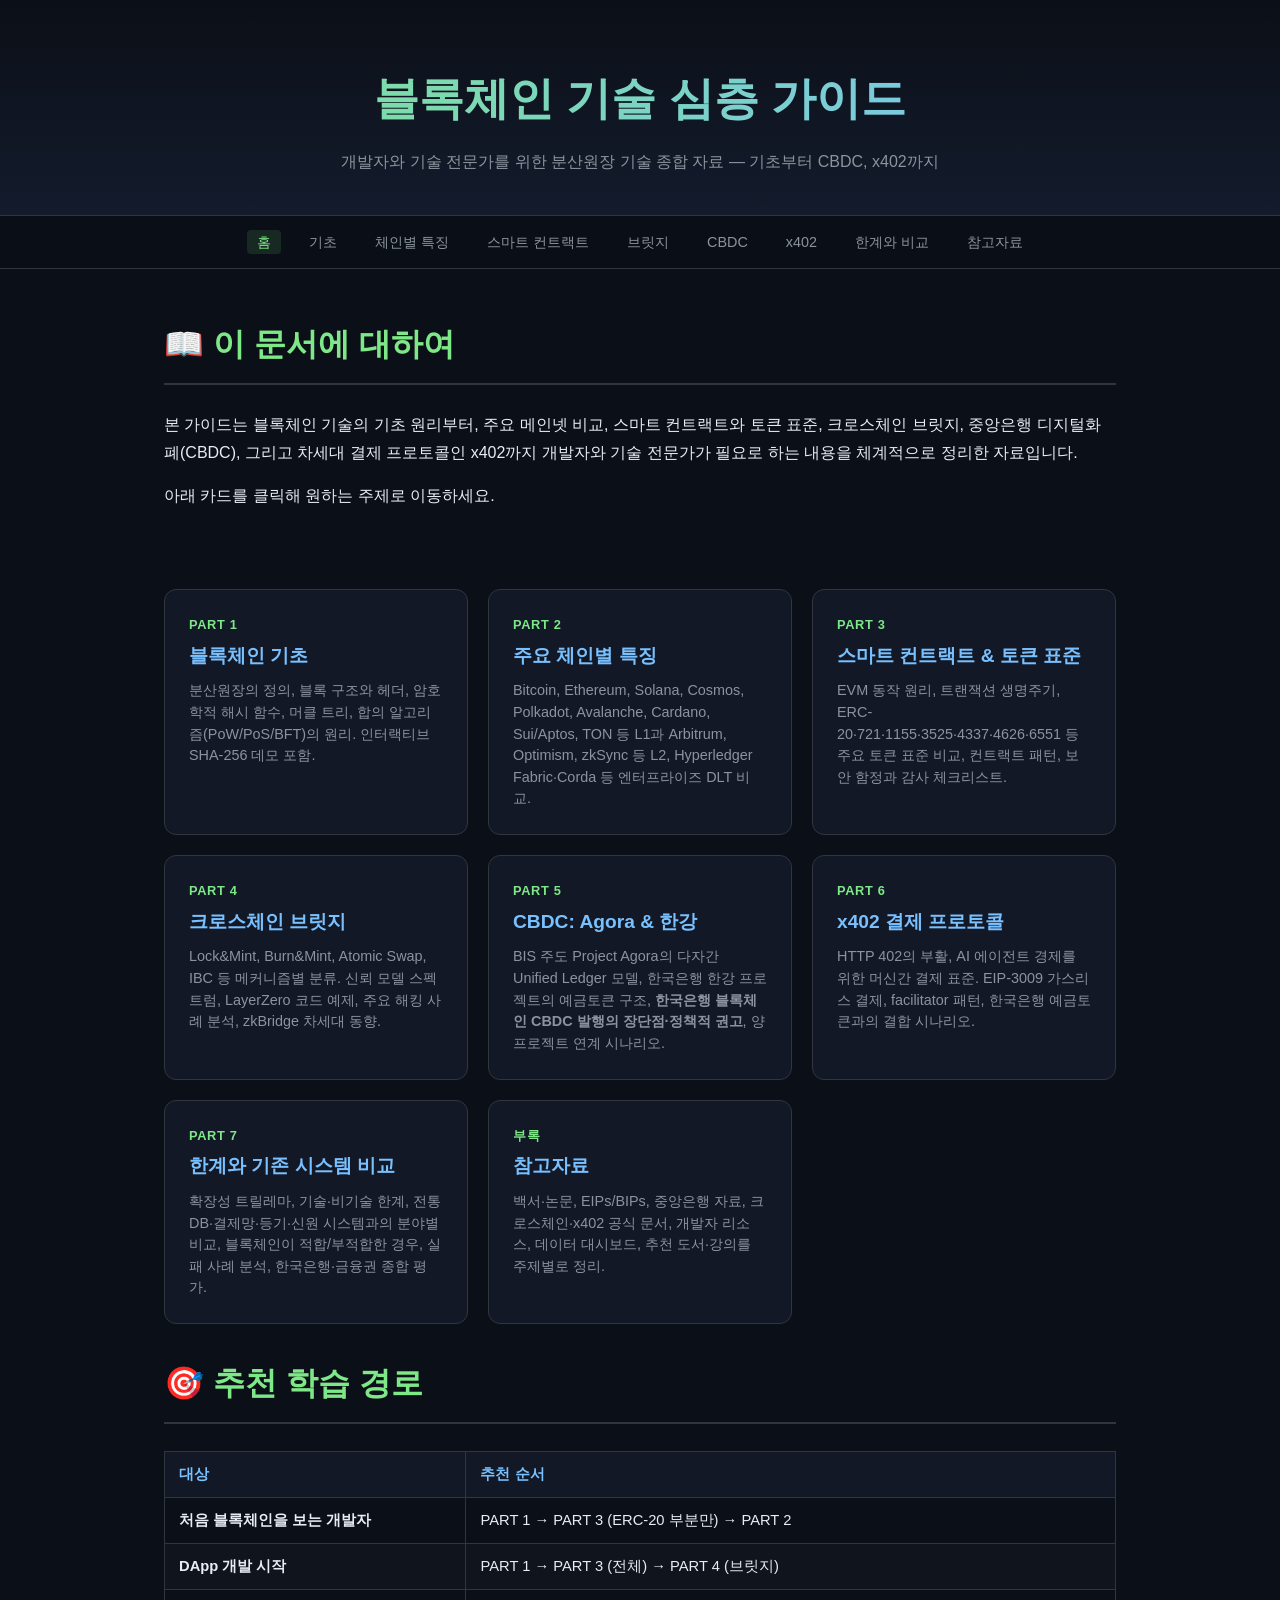
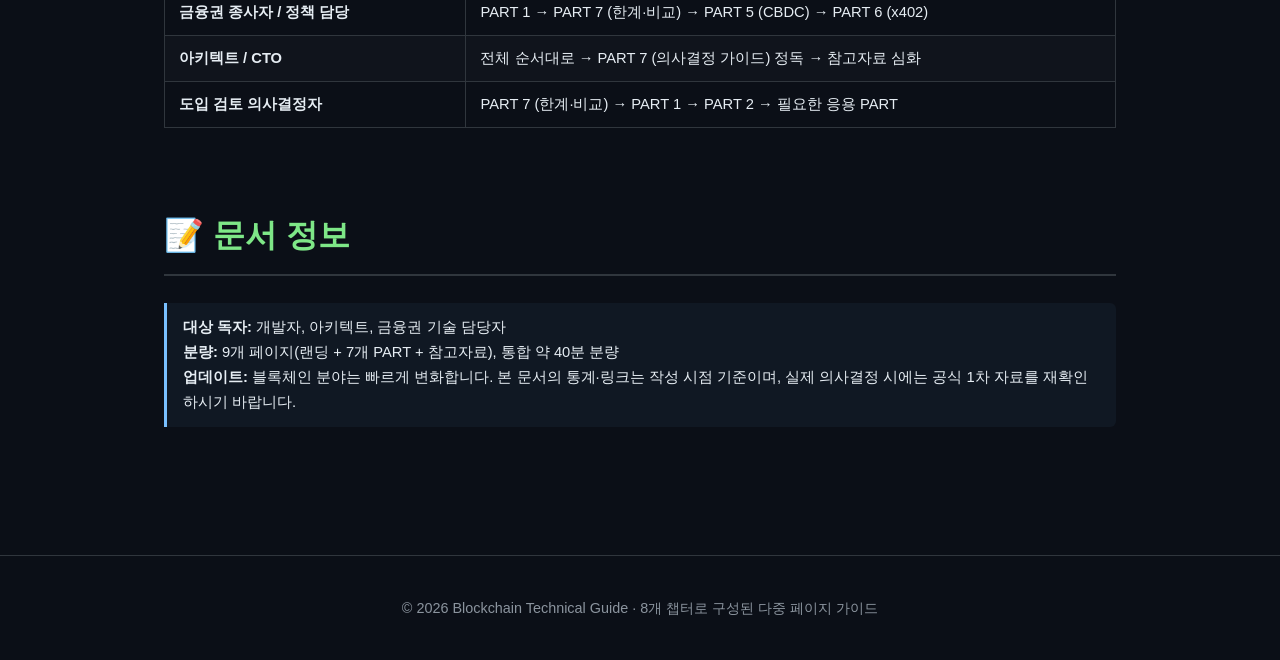
==== commit 7cdc1ef4: "Add 7 chapters, ERC token standards, Agora/Hangang flow diagrams, tokenization vs digitalization, mi" ====
--- a/index.html
+++ b/index.html
@@ -3,1726 +3,140 @@
 <head>
 <meta charset="UTF-8" />
 <meta name="viewport" content="width=device-width, initial-scale=1.0" />
-<title>블록체인 기술 심층 가이드 — 개발자용</title>
-<style>
-  :root {
-    --bg: #0b0f17;
-    --bg-elev: #121826;
-    --bg-code: #0a0e15;
-    --fg: #e6edf3;
-    --fg-dim: #8b949e;
-    --accent: #7ee787;
-    --accent-2: #79c0ff;
-    --accent-3: #ffa657;
-    --border: #30363d;
-    --danger: #f85149;
-  }
-  * { box-sizing: border-box; }
-  html, body {
-    margin: 0;
-    padding: 0;
-    background: var(--bg);
-    color: var(--fg);
-    font-family: -apple-system, BlinkMacSystemFont, "Segoe UI", "Noto Sans KR", Roboto, sans-serif;
-    line-height: 1.7;
-    -webkit-font-smoothing: antialiased;
-  }
-  header {
-    padding: 80px 24px 60px;
-    text-align: center;
-    background: linear-gradient(180deg, #0b0f17 0%, #131b2c 100%);
-    border-bottom: 1px solid var(--border);
-  }
-  header h1 {
-    font-size: clamp(2rem, 5vw, 3.5rem);
-    margin: 0 0 16px;
-    background: linear-gradient(90deg, var(--accent), var(--accent-2));
-    -webkit-background-clip: text;
-    background-clip: text;
-    color: transparent;
-  }
-  header p {
-    color: var(--fg-dim);
-    font-size: 1.1rem;
-    max-width: 720px;
-    margin: 0 auto;
-  }
-  nav {
-    position: sticky;
-    top: 0;
-    background: rgba(11, 15, 23, 0.92);
-    backdrop-filter: blur(8px);
-    border-bottom: 1px solid var(--border);
-    padding: 12px 24px;
-    z-index: 10;
-  }
-  nav ul {
-    list-style: none;
-    display: flex;
-    flex-wrap: wrap;
-    gap: 8px 20px;
-    margin: 0;
-    padding: 0;
-    max-width: 1100px;
-    margin-inline: auto;
-    justify-content: center;
-  }
-  nav a {
-    color: var(--fg-dim);
-    text-decoration: none;
-    font-size: 0.9rem;
-    transition: color 0.2s;
-  }
-  nav a:hover { color: var(--accent); }
-  main {
-    max-width: 1000px;
-    margin: 0 auto;
-    padding: 48px 24px;
-  }
-  section {
-    margin-bottom: 80px;
-    scroll-margin-top: 80px;
-  }
-  h2 {
-    font-size: 2rem;
-    border-bottom: 2px solid var(--border);
-    padding-bottom: 12px;
-    margin-top: 0;
-    color: var(--accent);
-  }
-  h3 {
-    color: var(--accent-2);
-    margin-top: 32px;
-  }
-  code {
-    background: var(--bg-code);
-    padding: 2px 6px;
-    border-radius: 4px;
-    font-family: "SF Mono", Consolas, "D2Coding", monospace;
-    font-size: 0.9em;
-    color: var(--accent-3);
-  }
-  pre {
-    background: var(--bg-code);
-    border: 1px solid var(--border);
-    border-radius: 8px;
-    padding: 16px;
-    overflow-x: auto;
-    font-size: 0.88rem;
-  }
-  pre code {
-    background: transparent;
-    padding: 0;
-    color: var(--fg);
-  }
-  .card {
-    background: var(--bg-elev);
-    border: 1px solid var(--border);
-    border-radius: 12px;
-    padding: 24px;
-    margin: 20px 0;
-  }
-  table {
-    width: 100%;
-    border-collapse: collapse;
-    margin: 16px 0;
-    font-size: 0.92rem;
-  }
-  th, td {
-    border: 1px solid var(--border);
-    padding: 10px 14px;
-    text-align: left;
-  }
-  th { background: var(--bg-elev); color: var(--accent-2); }
-  tr:nth-child(even) td { background: rgba(255,255,255,0.02); }
-
-  /* Block chain visualization */
-  .chain {
-    display: flex;
-    gap: 8px;
-    overflow-x: auto;
-    padding: 16px 0;
-  }
-  .block {
-    min-width: 180px;
-    background: var(--bg-elev);
-    border: 1px solid var(--border);
-    border-left: 4px solid var(--accent);
-    border-radius: 8px;
-    padding: 12px;
-    font-size: 0.8rem;
-    position: relative;
-  }
-  .block:not(:last-child)::after {
-    content: "→";
-    position: absolute;
-    right: -18px;
-    top: 50%;
-    transform: translateY(-50%);
-    color: var(--accent);
-    font-size: 1.2rem;
-  }
-  .block .label { color: var(--fg-dim); font-size: 0.7rem; text-transform: uppercase; }
-  .block .hash { font-family: monospace; word-break: break-all; color: var(--accent-3); }
-
-  /* Hash demo */
-  .demo {
-    background: var(--bg-elev);
-    border: 1px solid var(--border);
-    border-radius: 12px;
-    padding: 20px;
-    margin: 24px 0;
-  }
-  .demo input, .demo textarea {
-    width: 100%;
-    background: var(--bg-code);
-    border: 1px solid var(--border);
-    color: var(--fg);
-    padding: 10px 12px;
-    border-radius: 6px;
-    font-family: inherit;
-    font-size: 0.95rem;
-    margin-top: 6px;
-    resize: vertical;
-  }
-  .demo label { color: var(--fg-dim); font-size: 0.85rem; }
-  .demo .output {
-    margin-top: 16px;
-    font-family: monospace;
-    background: var(--bg-code);
-    padding: 12px;
-    border-radius: 6px;
-    word-break: break-all;
-    color: var(--accent);
-    border: 1px solid var(--border);
-    min-height: 24px;
-  }
-  .demo .meta {
-    display: flex;
-    gap: 16px;
-    margin-top: 12px;
-    font-size: 0.85rem;
-    color: var(--fg-dim);
-  }
-  button {
-    background: var(--accent-2);
-    color: var(--bg);
-    border: none;
-    padding: 10px 18px;
-    border-radius: 6px;
-    cursor: pointer;
-    font-weight: 600;
-    font-size: 0.95rem;
-    margin-top: 12px;
-    transition: opacity 0.2s;
-  }
-  button:hover { opacity: 0.85; }
-
-  /* Merkle tree */
-  .merkle {
-    display: flex;
-    flex-direction: column;
-    align-items: center;
-    gap: 12px;
-    padding: 20px 0;
-  }
-  .merkle-row { display: flex; gap: 16px; flex-wrap: wrap; justify-content: center; }
-  .merkle-node {
-    background: var(--bg-elev);
-    border: 1px solid var(--border);
-    padding: 8px 12px;
-    border-radius: 6px;
-    font-family: monospace;
-    font-size: 0.8rem;
-    color: var(--accent-3);
-  }
-  .merkle-root { border-color: var(--accent); color: var(--accent); }
-
-  .badge {
-    display: inline-block;
-    padding: 2px 8px;
-    border-radius: 4px;
-    font-size: 0.75rem;
-    font-weight: 600;
-    margin-right: 6px;
-  }
-  .badge-pow { background: #f85149; color: white; }
-  .badge-pos { background: #7ee787; color: var(--bg); }
-  .badge-bft { background: #79c0ff; color: var(--bg); }
-
-  footer {
-    text-align: center;
-    padding: 40px 24px;
-    color: var(--fg-dim);
-    border-top: 1px solid var(--border);
-    font-size: 0.9rem;
-  }
-  .note {
-    border-left: 3px solid var(--accent-2);
-    padding: 12px 16px;
-    background: rgba(121, 192, 255, 0.05);
-    margin: 16px 0;
-    border-radius: 0 6px 6px 0;
-    font-size: 0.92rem;
-  }
-  .warn {
-    border-left-color: var(--danger);
-    background: rgba(248, 81, 73, 0.05);
-  }
-
-  /* Inline reference links */
-  main a {
-    color: var(--accent-2);
-    text-decoration: none;
-    border-bottom: 1px dotted var(--accent-2);
-    transition: color 0.15s, border-color 0.15s;
-  }
-  main a:hover {
-    color: var(--accent);
-    border-bottom-color: var(--accent);
-  }
-  main a[href^="http"]::after {
-    content: " ↗";
-    font-size: 0.7em;
-    opacity: 0.6;
-  }
-
-  /* SVG diagram container */
-  .diagram {
-    background: var(--bg-elev);
-    border: 1px solid var(--border);
-    border-radius: 12px;
-    padding: 24px;
-    margin: 24px 0;
-    text-align: center;
-  }
-  .diagram svg {
-    max-width: 100%;
-    height: auto;
-  }
-  .diagram .caption {
-    color: var(--fg-dim);
-    font-size: 0.85rem;
-    margin-top: 12px;
-    font-style: italic;
-  }
-  .diagram text {
-    font-family: -apple-system, "Segoe UI", sans-serif;
-    fill: var(--fg);
-  }
-
-  /* Chain comparison cards */
-  .chain-grid {
-    display: grid;
-    grid-template-columns: repeat(auto-fit, minmax(280px, 1fr));
-    gap: 16px;
-    margin: 20px 0;
-  }
-  .chain-card {
-    background: var(--bg-elev);
-    border: 1px solid var(--border);
-    border-top: 3px solid var(--accent);
-    border-radius: 8px;
-    padding: 16px;
-  }
-  .chain-card h4 {
-    margin: 0 0 8px;
-    color: var(--accent-2);
-    font-size: 1.05rem;
-  }
-  .chain-card .tagline {
-    color: var(--fg-dim);
-    font-size: 0.8rem;
-    margin-bottom: 12px;
-    font-style: italic;
-  }
-  .chain-card dl {
-    margin: 0;
-    font-size: 0.85rem;
-  }
-  .chain-card dt {
-    color: var(--accent-3);
-    font-weight: 600;
-    margin-top: 8px;
-  }
-  .chain-card dd {
-    margin: 2px 0 0 0;
-    color: var(--fg);
-  }
-  .chain-card .links {
-    margin-top: 12px;
-    padding-top: 10px;
-    border-top: 1px solid var(--border);
-    font-size: 0.8rem;
-  }
-  .chain-card .links a { margin-right: 10px; }
-</style>
+<title>블록체인 기술 심층 가이드</title>
+<link rel="stylesheet" href="style.css">
 </head>
 <body>
 
-<header>
+<header class="site">
   <h1>블록체인 기술 심층 가이드</h1>
-  <p>개발자와 기술 전문가를 위한 분산원장 기술의 구조, 합의 알고리즘, 스마트 컨트랙트, 크로스체인 브릿지, CBDC(Agora·한강), x402 결제 프로토콜까지</p>
+  <p>개발자와 기술 전문가를 위한 분산원장 기술 종합 자료 — 기초부터 CBDC, x402까지</p>
 </header>
 
-<nav>
+<nav class="top">
   <ul>
-    <li><a href="#intro">개요</a></li>
-    <li><a href="#structure">블록 구조</a></li>
-    <li><a href="#hash">해시 & 데모</a></li>
-    <li><a href="#merkle">머클 트리</a></li>
-    <li><a href="#consensus">합의 알고리즘</a></li>
-    <li><a href="#chains">체인별 특징</a></li>
-    <li><a href="#tx">트랜잭션 흐름</a></li>
-    <li><a href="#contract">스마트 컨트랙트</a></li>
-    <li><a href="#limits">한계와 과제</a></li>
-    <li><a href="#usecase">활용 사례</a></li>
-    <li><a href="#bridge">크로스체인 브릿지</a></li>
-    <li><a href="#cbdc">CBDC: Agora & 한강</a></li>
-    <li><a href="#x402">x402 결제</a></li>
-    <li><a href="#refs">참고자료</a></li>
+    <li><a href="index.html" class="active">홈</a></li>
+    <li><a href="basics.html">기초</a></li>
+    <li><a href="chains.html">체인별 특징</a></li>
+    <li><a href="contracts.html">스마트 컨트랙트</a></li>
+    <li><a href="bridges.html">브릿지</a></li>
+    <li><a href="cbdc.html">CBDC</a></li>
+    <li><a href="x402.html">x402</a></li>
+    <li><a href="limits.html">한계와 비교</a></li>
+    <li><a href="references.html">참고자료</a></li>
   </ul>
 </nav>
 
 <main>
 
-<section id="intro">
-  <h2>1. 블록체인이란?</h2>
+<section>
+  <h2>📖 이 문서에 대하여</h2>
   <p>
-    블록체인(Blockchain)은 <strong>암호학적으로 연결된 블록의 순차적 자료구조</strong>를 분산 네트워크의 다수 노드가
-    공유하고, 합의 알고리즘으로 단일 상태에 도달하게 만드는 분산원장(Distributed Ledger) 기술이다.
-    중앙 신뢰 기관 없이도 <em>변조 저항성(tamper-evidence)</em>, <em>이중지불 방지</em>, <em>최종성(finality)</em>을 제공한다.
+    본 가이드는 블록체인 기술의 기초 원리부터, 주요 메인넷 비교, 스마트 컨트랙트와 토큰 표준,
+    크로스체인 브릿지, 중앙은행 디지털화폐(CBDC), 그리고 차세대 결제 프로토콜인 x402까지
+    개발자와 기술 전문가가 필요로 하는 내용을 체계적으로 정리한 자료입니다.
   </p>
-  <p style="font-size:0.9rem; color:var(--fg-dim);">
-    📚 더 읽기:
-    <a href="https://bitcoin.org/bitcoin.pdf">Bitcoin 백서 (Nakamoto, 2008)</a> ·
-    <a href="https://ethereum.org/en/whitepaper/">Ethereum 백서</a> ·
-    <a href="https://ko.wikipedia.org/wiki/%EB%B8%94%EB%A1%9D%EC%B2%B4%EC%9D%B8">위키백과: 블록체인</a> ·
-    <a href="https://www.bis.org/publ/work880.htm">BIS Working Paper #880: Rise of CBDCs</a>
-  </p>
-  <div class="note">
-    <strong>핵심 명제:</strong> 블록체인은 단일 기술이 아니라 <em>해시 함수 + 디지털 서명 + P2P 네트워크 + 합의 알고리즘</em>의
-    공학적 조합이다. 각 구성요소의 트레이드오프를 이해해야 시스템을 올바르게 설계할 수 있다.
-  </div>
-
-  <div class="diagram">
-    <svg viewBox="0 0 760 360" xmlns="http://www.w3.org/2000/svg">
-      <!-- Application Layer -->
-      <rect x="20" y="20" width="720" height="55" rx="6" fill="#1a2332" stroke="#7ee787" stroke-width="1.5"/>
-      <text x="380" y="45" text-anchor="middle" font-size="14" font-weight="600" fill="#7ee787">Application Layer</text>
-      <text x="380" y="65" text-anchor="middle" font-size="11" fill="#8b949e">DApps · Wallets · DeFi · NFT · CBDC · Smart Contracts</text>
-
-      <!-- Consensus Layer -->
-      <rect x="20" y="90" width="720" height="55" rx="6" fill="#1a2332" stroke="#79c0ff" stroke-width="1.5"/>
-      <text x="380" y="115" text-anchor="middle" font-size="14" font-weight="600" fill="#79c0ff">Consensus Layer</text>
-      <text x="380" y="135" text-anchor="middle" font-size="11" fill="#8b949e">PoW · PoS · BFT · DAG — 단일 상태 결정</text>
-
-      <!-- Network Layer -->
-      <rect x="20" y="160" width="720" height="55" rx="6" fill="#1a2332" stroke="#ffa657" stroke-width="1.5"/>
-      <text x="380" y="185" text-anchor="middle" font-size="14" font-weight="600" fill="#ffa657">Network Layer (P2P)</text>
-      <text x="380" y="205" text-anchor="middle" font-size="11" fill="#8b949e">Gossip · Mempool · Block propagation · Discovery</text>
-
-      <!-- Data Layer -->
-      <rect x="20" y="230" width="720" height="55" rx="6" fill="#1a2332" stroke="#f85149" stroke-width="1.5"/>
-      <text x="380" y="255" text-anchor="middle" font-size="14" font-weight="600" fill="#f85149">Data Layer</text>
-      <text x="380" y="275" text-anchor="middle" font-size="11" fill="#8b949e">Blocks · Merkle Tree · State Trie · Transactions</text>
-
-      <!-- Crypto Foundation -->
-      <rect x="20" y="300" width="720" height="50" rx="6" fill="#0a0e15" stroke="#30363d" stroke-width="1.5"/>
-      <text x="380" y="322" text-anchor="middle" font-size="13" font-weight="600" fill="#e6edf3">Cryptographic Primitives</text>
-      <text x="380" y="340" text-anchor="middle" font-size="10" fill="#8b949e">Hash (SHA-256/Keccak) · ECDSA/EdDSA · ZK Proofs · MPC</text>
-    </svg>
-    <div class="caption">그림 1. 블록체인 스택 5계층 — 하위 계층은 상위 계층에 신뢰의 뿌리(root of trust)를 제공한다.</div>
-  </div>
+  <p>아래 카드를 클릭해 원하는 주제로 이동하세요.</p>
 </section>
 
-<section id="structure">
-  <h2>2. 블록 구조</h2>
-  <p>각 블록은 <strong>헤더(Header)</strong>와 <strong>바디(Body)</strong>로 구성된다. 이전 블록의 해시를 헤더에 포함시켜 체인을 형성한다.</p>
-  <p style="font-size:0.9rem; color:var(--fg-dim);">
-    📚 참고:
-    <a href="https://developer.bitcoin.org/reference/block_chain.html">Bitcoin Developer Reference: Block Chain</a> ·
-    <a href="https://en.bitcoin.it/wiki/Block">Bitcoin Wiki: Block</a> ·
-    <a href="https://ethereum.org/en/developers/docs/blocks/">Ethereum.org: Blocks</a>
-  </p>
+<div class="toc-grid">
 
-  <div class="chain">
-    <div class="block">
-      <div class="label">Block #0 (Genesis)</div>
-      <div>prev: <span class="hash">0x000...</span></div>
-      <div>merkleRoot: <span class="hash">a1b2c3...</span></div>
-      <div>nonce: 2083236893</div>
-    </div>
-    <div class="block">
-      <div class="label">Block #1</div>
-      <div>prev: <span class="hash">e3b0c4...</span></div>
-      <div>merkleRoot: <span class="hash">d8f3a7...</span></div>
-      <div>nonce: 18923</div>
-    </div>
-    <div class="block">
-      <div class="label">Block #2</div>
-      <div>prev: <span class="hash">9c1185...</span></div>
-      <div>merkleRoot: <span class="hash">3f7e9b...</span></div>
-      <div>nonce: 27482</div>
-    </div>
-  </div>
+  <a class="toc-card" href="basics.html">
+    <div class="num">PART 1</div>
+    <h3>블록체인 기초</h3>
+    <p>분산원장의 정의, 블록 구조와 헤더, 암호학적 해시 함수, 머클 트리, 합의 알고리즘(PoW/PoS/BFT)의 원리. 인터랙티브 SHA-256 데모 포함.</p>
+  </a>
 
-  <h3>비트코인 블록 헤더 (80 bytes)</h3>
-<pre><code>struct BlockHeader {
-    int32_t  version;          // 4  bytes
-    uint8_t  prevBlockHash[32]; // 32 bytes — 이전 블록의 SHA256d
-    uint8_t  merkleRoot[32];    // 32 bytes — 트랜잭션 머클 루트
-    uint32_t timestamp;        // 4  bytes — Unix epoch
-    uint32_t bits;             // 4  bytes — 난이도 타깃 (compact)
-    uint32_t nonce;            // 4  bytes — PoW 카운터
-};</code></pre>
+  <a class="toc-card" href="chains.html">
+    <div class="num">PART 2</div>
+    <h3>주요 체인별 특징</h3>
+    <p>Bitcoin, Ethereum, Solana, Cosmos, Polkadot, Avalanche, Cardano, Sui/Aptos, TON 등 L1과 Arbitrum, Optimism, zkSync 등 L2, Hyperledger Fabric·Corda 등 엔터프라이즈 DLT 비교.</p>
+  </a>
 
-  <p>
-    헤더의 어떤 비트라도 변경되면 <code>SHA256(SHA256(header))</code> 결과가 완전히 달라지므로
-    이후 모든 블록의 <code>prevBlockHash</code>가 깨진다. 이것이 <em>변조 저항성</em>의 기술적 근거다.
-  </p>
-</section>
+  <a class="toc-card" href="contracts.html">
+    <div class="num">PART 3</div>
+    <h3>스마트 컨트랙트 & 토큰 표준</h3>
+    <p>EVM 동작 원리, 트랜잭션 생명주기, ERC-20·721·1155·3525·4337·4626·6551 등 주요 토큰 표준 비교, 컨트랙트 패턴, 보안 함정과 감사 체크리스트.</p>
+  </a>
 
-<section id="hash">
-  <h2>3. 암호학적 해시 함수</h2>
-  <p>
-    SHA-256, Keccak-256(이더리움) 같은 해시 함수는 다음 세 가지 성질을 만족해야 한다:
-  </p>
-  <p style="font-size:0.9rem; color:var(--fg-dim);">
-    📚 참고:
-    <a href="https://nvlpubs.nist.gov/nistpubs/FIPS/NIST.FIPS.180-4.pdf">NIST FIPS 180-4 (SHA-2)</a> ·
-    <a href="https://keccak.team/keccak.html">Keccak Team (SHA-3)</a> ·
-    <a href="https://en.wikipedia.org/wiki/Cryptographic_hash_function">Wikipedia: Cryptographic Hash</a> ·
-    <a href="https://developer.mozilla.org/ko/docs/Web/API/SubtleCrypto/digest">MDN: SubtleCrypto.digest()</a>
-  </p>
-  <ul>
-    <li><strong>전상저항성(Pre-image resistance)</strong>: <code>h = H(x)</code>에서 <code>x</code>를 역산하기 어려움</li>
-    <li><strong>2차 전상저항성(Second pre-image)</strong>: <code>H(x) = H(x')</code>인 <code>x' ≠ x</code> 찾기 어려움</li>
-    <li><strong>충돌저항성(Collision resistance)</strong>: <code>H(x) = H(y)</code>인 임의의 <code>(x, y)</code> 쌍 찾기 어려움</li>
-  </ul>
+  <a class="toc-card" href="bridges.html">
+    <div class="num">PART 4</div>
+    <h3>크로스체인 브릿지</h3>
+    <p>Lock&Mint, Burn&Mint, Atomic Swap, IBC 등 메커니즘별 분류. 신뢰 모델 스펙트럼, LayerZero 코드 예제, 주요 해킹 사례 분석, zkBridge 차세대 동향.</p>
+  </a>
 
-  <div class="demo">
-    <strong>SHA-256 인터랙티브 데모</strong>
-    <label for="hashInput">입력 텍스트:</label>
-    <textarea id="hashInput" rows="3">Hello, Blockchain!</textarea>
-    <div class="meta">
-      <span>입력 1글자만 바꿔도 해시 전체가 완전히 달라집니다 (Avalanche Effect)</span>
-    </div>
-    <label style="margin-top:12px; display:block;">SHA-256 결과:</label>
-    <div class="output" id="hashOutput">—</div>
-  </div>
-</section>
+  <a class="toc-card" href="cbdc.html">
+    <div class="num">PART 5</div>
+    <h3>CBDC: Agora & 한강</h3>
+    <p>BIS 주도 Project Agora의 다자간 Unified Ledger 모델, 한국은행 한강 프로젝트의 예금토큰 구조, <strong>한국은행 블록체인 CBDC 발행의 장단점·정책적 권고</strong>, 양 프로젝트 연계 시나리오.</p>
+  </a>
 
-<section id="merkle">
-  <h2>4. 머클 트리 (Merkle Tree)</h2>
-  <p>
-    블록에 포함된 수천 개의 트랜잭션을 단 32바이트의 <strong>머클 루트(Merkle Root)</strong>로 요약하는 이진 해시 트리.
-    SPV(Simplified Payment Verification) 클라이언트는 전체 블록을 다운로드하지 않고도
-    <code>O(log n)</code> 크기의 머클 증명(Merkle Proof)으로 트랜잭션 포함 여부를 검증할 수 있다.
-  </p>
-  <p style="font-size:0.9rem; color:var(--fg-dim);">
-    📚 참고:
-    <a href="https://en.wikipedia.org/wiki/Merkle_tree">Wikipedia: Merkle Tree</a> ·
-    <a href="https://www.investopedia.com/terms/m/merkle-tree.asp">Investopedia: Merkle Tree</a> ·
-    <a href="https://bitcoin.org/bitcoin.pdf">Bitcoin 백서 §8 (SPV)</a> ·
-    <a href="https://github.com/ethereum/wiki/wiki/Patricia-Tree">Ethereum Patricia Trie</a>
-  </p>
+  <a class="toc-card" href="x402.html">
+    <div class="num">PART 6</div>
+    <h3>x402 결제 프로토콜</h3>
+    <p>HTTP 402의 부활, AI 에이전트 경제를 위한 머신간 결제 표준. EIP-3009 가스리스 결제, facilitator 패턴, 한국은행 예금토큰과의 결합 시나리오.</p>
+  </a>
 
-  <div class="merkle">
-    <div class="merkle-row"><div class="merkle-node merkle-root">Root = H(H12 ‖ H34)</div></div>
-    <div class="merkle-row">
-      <div class="merkle-node">H12 = H(H1 ‖ H2)</div>
-      <div class="merkle-node">H34 = H(H3 ‖ H4)</div>
-    </div>
-    <div class="merkle-row">
-      <div class="merkle-node">H1 = H(Tx1)</div>
-      <div class="merkle-node">H2 = H(Tx2)</div>
-      <div class="merkle-node">H3 = H(Tx3)</div>
-      <div class="merkle-node">H4 = H(Tx4)</div>
-    </div>
-  </div>
+  <a class="toc-card" href="limits.html">
+    <div class="num">PART 7</div>
+    <h3>한계와 기존 시스템 비교</h3>
+    <p>확장성 트릴레마, 기술·비기술 한계, 전통 DB·결제망·등기·신원 시스템과의 분야별 비교, 블록체인이 적합/부적합한 경우, 실패 사례 분석, 한국은행·금융권 종합 평가.</p>
+  </a>
 
-<pre><code>// Merkle Proof 검증 (의사 코드)
-function verifyProof(txHash, proof, root) {
-  let computed = txHash;
-  for (const { hash, position } of proof) {
-    computed = position === 'left'
-      ? sha256(hash + computed)
-      : sha256(computed + hash);
-  }
-  return computed === root;
-}</code></pre>
-</section>
+  <a class="toc-card" href="references.html">
+    <div class="num">부록</div>
+    <h3>참고자료</h3>
+    <p>백서·논문, EIPs/BIPs, 중앙은행 자료, 크로스체인·x402 공식 문서, 개발자 리소스, 데이터 대시보드, 추천 도서·강의를 주제별로 정리.</p>
+  </a>
 
-<section id="consensus">
-  <h2>5. 합의 알고리즘</h2>
-  <p>비잔틴 장군 문제(<a href="https://lamport.azurewebsites.net/pubs/byz.pdf">Byzantine Generals Problem</a>)를 분산 환경에서 해결하기 위한 메커니즘.</p>
-  <p style="font-size:0.9rem; color:var(--fg-dim);">
-    📚 참고:
-    <a href="https://ethereum.org/en/developers/docs/consensus-mechanisms/pow/">Ethereum: PoW</a> ·
-    <a href="https://ethereum.org/en/developers/docs/consensus-mechanisms/pos/">Ethereum: PoS</a> ·
-    <a href="https://pmg.csail.mit.edu/papers/osdi99.pdf">Castro & Liskov: PBFT 원논문</a> ·
-    <a href="https://tendermint.com/static/docs/tendermint.pdf">Tendermint BFT</a> ·
-    <a href="https://www.ifca.ai/fc14/papers/fc14_submission_82.pdf">Eyal & Sirer: Selfish Mining</a>
-  </p>
+</div>
 
-  <div class="diagram">
-    <svg viewBox="0 0 760 320" xmlns="http://www.w3.org/2000/svg">
-      <!-- PoW left -->
-      <text x="190" y="25" text-anchor="middle" font-size="16" font-weight="700" fill="#f85149">Proof of Work</text>
-      <text x="190" y="45" text-anchor="middle" font-size="11" fill="#8b949e">"가장 많은 연산을 한 체인이 정답"</text>
-
-      <!-- Miners -->
-      <circle cx="80" cy="100" r="22" fill="#1a2332" stroke="#f85149" stroke-width="2"/>
-      <text x="80" y="105" text-anchor="middle" font-size="11" fill="#e6edf3">⛏️ M1</text>
-      <circle cx="190" cy="100" r="22" fill="#1a2332" stroke="#f85149" stroke-width="2"/>
-      <text x="190" y="105" text-anchor="middle" font-size="11" fill="#e6edf3">⛏️ M2</text>
-      <circle cx="300" cy="100" r="22" fill="#1a2332" stroke="#f85149" stroke-width="2"/>
-      <text x="300" y="105" text-anchor="middle" font-size="11" fill="#e6edf3">⛏️ M3</text>
-
-      <!-- Energy arrows -->
-      <text x="80" y="145" text-anchor="middle" font-size="10" fill="#ffa657">⚡ 해시 연산</text>
-      <text x="190" y="145" text-anchor="middle" font-size="10" fill="#ffa657">⚡ 해시 연산</text>
-      <text x="300" y="145" text-anchor="middle" font-size="10" fill="#ffa657">⚡ 해시 연산</text>
-
-      <!-- Winner block -->
-      <rect x="60" y="180" width="260" height="50" rx="6" fill="#1a2332" stroke="#7ee787" stroke-width="2"/>
-      <text x="190" y="200" text-anchor="middle" font-size="12" font-weight="600" fill="#7ee787">가장 빨리 nonce를 찾은 채굴자가 보상</text>
-      <text x="190" y="220" text-anchor="middle" font-size="10" fill="#8b949e">에너지 소비 ∝ 보안</text>
-
-      <!-- Properties -->
-      <text x="190" y="260" text-anchor="middle" font-size="10" fill="#8b949e">✓ 51% 공격 ✗ 환경 부담</text>
-      <text x="190" y="278" text-anchor="middle" font-size="10" fill="#8b949e">✓ Permissionless ✗ 느린 최종성</text>
-
-      <!-- Divider -->
-      <line x1="380" y1="20" x2="380" y2="300" stroke="#30363d" stroke-width="1.5" stroke-dasharray="4 4"/>
-
-      <!-- PoS right -->
-      <text x="570" y="25" text-anchor="middle" font-size="16" font-weight="700" fill="#7ee787">Proof of Stake</text>
-      <text x="570" y="45" text-anchor="middle" font-size="11" fill="#8b949e">"가장 많이 스테이크한 자가 정직할 인센티브"</text>
-
-      <!-- Validators -->
-      <rect x="438" y="78" width="44" height="44" rx="6" fill="#1a2332" stroke="#7ee787" stroke-width="2"/>
-      <text x="460" y="105" text-anchor="middle" font-size="11" fill="#e6edf3">V1</text>
-      <text x="460" y="135" text-anchor="middle" font-size="9" fill="#ffa657">32 ETH</text>
-
-      <rect x="548" y="78" width="44" height="44" rx="6" fill="#1a2332" stroke="#7ee787" stroke-width="2"/>
-      <text x="570" y="105" text-anchor="middle" font-size="11" fill="#e6edf3">V2</text>
-      <text x="570" y="135" text-anchor="middle" font-size="9" fill="#ffa657">128 ETH</text>
-
-      <rect x="658" y="78" width="44" height="44" rx="6" fill="#1a2332" stroke="#7ee787" stroke-width="2"/>
-      <text x="680" y="105" text-anchor="middle" font-size="11" fill="#e6edf3">V3</text>
-      <text x="680" y="135" text-anchor="middle" font-size="9" fill="#ffa657">64 ETH</text>
-
-      <!-- Random selection -->
-      <text x="570" y="165" text-anchor="middle" font-size="10" fill="#8b949e">🎲 무작위 선출 (지분 가중)</text>
-
-      <!-- Slashing -->
-      <rect x="440" y="180" width="260" height="50" rx="6" fill="#1a2332" stroke="#79c0ff" stroke-width="2"/>
-      <text x="570" y="200" text-anchor="middle" font-size="12" font-weight="600" fill="#79c0ff">악의적 행위 시 스테이크 슬래싱</text>
-      <text x="570" y="220" text-anchor="middle" font-size="10" fill="#8b949e">자본 위협 ∝ 보안</text>
-
-      <text x="570" y="260" text-anchor="middle" font-size="10" fill="#8b949e">✓ 에너지 효율 ✗ 부의 집중</text>
-      <text x="570" y="278" text-anchor="middle" font-size="10" fill="#8b949e">✓ 빠른 최종성 ✗ Nothing-at-Stake</text>
-    </svg>
-    <div class="caption">그림 2. PoW vs PoS — 보안의 원천이 "에너지"에서 "자본"으로 이동</div>
-  </div>
-
+<section>
+  <h2>🎯 추천 학습 경로</h2>
   <table>
     <thead>
-      <tr>
-        <th>알고리즘</th>
-        <th>대표 체인</th>
-        <th>최종성</th>
-        <th>비잔틴 내성</th>
-        <th>특징</th>
-      </tr>
+      <tr><th>대상</th><th>추천 순서</th></tr>
     </thead>
     <tbody>
       <tr>
-        <td><span class="badge badge-pow">PoW</span> Proof of Work</td>
-        <td>Bitcoin, Litecoin</td>
-        <td>확률적</td>
-        <td>≤ 50%</td>
-        <td>높은 보안성, 에너지 소비 큼</td>
+        <td><strong>처음 블록체인을 보는 개발자</strong></td>
+        <td>PART 1 → PART 3 (ERC-20 부분만) → PART 2</td>
       </tr>
       <tr>
-        <td><span class="badge badge-pos">PoS</span> Proof of Stake</td>
-        <td>Ethereum 2.0, Cardano</td>
-        <td>확률적 / 결정적</td>
-        <td>≤ 33%</td>
-        <td>에너지 효율적, 스테이커 집중 위험</td>
+        <td><strong>DApp 개발 시작</strong></td>
+        <td>PART 1 → PART 3 (전체) → PART 4 (브릿지)</td>
       </tr>
       <tr>
-        <td><span class="badge badge-bft">BFT</span> PBFT / Tendermint</td>
-        <td>Cosmos, Hyperledger</td>
-        <td>즉시 결정적</td>
-        <td>≤ 33%</td>
-        <td>고성능, 노드 수 제한 (퍼미션드)</td>
+        <td><strong>금융권 종사자 / 정책 담당</strong></td>
+        <td>PART 1 → PART 7 (한계·비교) → PART 5 (CBDC) → PART 6 (x402)</td>
       </tr>
       <tr>
-        <td><span class="badge badge-bft">DPoS</span> Delegated PoS</td>
-        <td>EOS, TRON</td>
-        <td>결정적</td>
-        <td>≤ 33%</td>
-        <td>대표 노드 위임, 탈중앙화 약화</td>
+        <td><strong>아키텍트 / CTO</strong></td>
+        <td>전체 순서대로 → PART 7 (의사결정 가이드) 정독 → 참고자료 심화</td>
       </tr>
-    </tbody>
-  </table>
-
-  <h3>PoW의 핵심: 난이도 조정</h3>
-<pre><code>// 비트코인은 매 2016 블록마다 평균 10분이 되도록 target을 재조정한다.
-new_target = old_target * (actual_time / expected_time)
-
-// 채굴은 다음 조건을 만족하는 nonce를 찾는 작업
-while (sha256d(blockHeader) > target) {
-    blockHeader.nonce++;
-}</code></pre>
-
-  <div class="note warn">
-    <strong>주의:</strong> 51% 공격은 이론적 임계점일 뿐, 실제로는 25~33%의 해시파워만으로도
-    셀피시 마이닝(Selfish Mining)으로 부당 이득을 취할 수 있음이 증명되었다 (Eyal & Sirer, 2014).
-  </div>
-</section>
-
-<section id="chains">
-  <h2>6. 주요 블록체인 체인별 특징</h2>
-  <p>
-    체인은 합의 알고리즘, 데이터 모델, VM, 거버넌스, 목적에 따라 매우 다른 설계를 갖는다.
-    동일한 "블록체인"이지만 트레이드오프가 다르므로, 유스케이스에 맞는 선택이 필요하다.
-  </p>
-  <p style="font-size:0.9rem; color:var(--fg-dim);">
-    📚 참고:
-    <a href="https://chainlist.org/">ChainList (EVM 체인 디렉토리)</a> ·
-    <a href="https://l2beat.com/">L2BEAT</a> ·
-    <a href="https://defillama.com/chains">DefiLlama Chains</a> ·
-    <a href="https://messari.io/">Messari Research</a>
-  </p>
-
-  <h3>6.1 Layer 1 — 퍼블릭 메인넷</h3>
-  <div class="chain-grid">
-    <div class="chain-card">
-      <h4>Bitcoin (BTC)</h4>
-      <div class="tagline">디지털 금 · 가치 저장 수단의 표준</div>
-      <dl>
-        <dt>합의</dt><dd>Proof of Work (SHA-256d)</dd>
-        <dt>데이터 모델</dt><dd>UTXO</dd>
-        <dt>스크립팅</dt><dd>Bitcoin Script (튜링 불완전)</dd>
-        <dt>블록 시간</dt><dd>약 10분</dd>
-        <dt>TPS</dt><dd>약 7 (L1)</dd>
-        <dt>주요 확장</dt><dd>Lightning Network, Taproot, Ordinals/BRC-20</dd>
-        <dt>발행 정책</dt><dd>2,100만 BTC 상한, 4년마다 반감기</dd>
-      </dl>
-      <div class="links">
-        <a href="https://bitcoin.org/">bitcoin.org</a>
-        <a href="https://github.com/bitcoin/bitcoin">GitHub</a>
-        <a href="https://bitcoinmagazine.com/">매거진</a>
-      </div>
-    </div>
-
-    <div class="chain-card">
-      <h4>Ethereum (ETH)</h4>
-      <div class="tagline">스마트 컨트랙트의 사실상 표준 · 세계의 컴퓨터</div>
-      <dl>
-        <dt>합의</dt><dd>Proof of Stake (Gasper = Casper FFG + LMD-GHOST)</dd>
-        <dt>데이터 모델</dt><dd>Account</dd>
-        <dt>VM</dt><dd>EVM (Solidity, Vyper)</dd>
-        <dt>블록 시간</dt><dd>12초 (slot), 32 slot = 1 epoch</dd>
-        <dt>TPS</dt><dd>L1 약 15, L2 포함 시 10,000+</dd>
-        <dt>L2 생태계</dt><dd>Arbitrum, Optimism, Base, zkSync, Scroll, Linea</dd>
-        <dt>거버넌스</dt><dd>EIP 프로세스 + 사회적 합의</dd>
-      </dl>
-      <div class="links">
-        <a href="https://ethereum.org/">ethereum.org</a>
-        <a href="https://eips.ethereum.org/">EIPs</a>
-        <a href="https://etherscan.io/">Etherscan</a>
-      </div>
-    </div>
-
-    <div class="chain-card">
-      <h4>Solana (SOL)</h4>
-      <div class="tagline">고성능 단일 글로벌 상태 머신</div>
-      <dl>
-        <dt>합의</dt><dd>PoS + PoH (Proof of History, VDF 기반 타임스탬프)</dd>
-        <dt>데이터 모델</dt><dd>Account (병렬 실행 가능)</dd>
-        <dt>실행</dt><dd>Sealevel — 트랜잭션 병렬 처리, BPF 기반 SVM</dd>
-        <dt>언어</dt><dd>Rust, C, Anchor 프레임워크</dd>
-        <dt>블록 시간</dt><dd>약 400ms</dd>
-        <dt>실측 TPS</dt><dd>2,000~5,000 (이론치 65,000)</dd>
-        <dt>특징</dt><dd>저수수료, 단일 체인 고성능, 노드 하드웨어 요구사항 높음</dd>
-      </dl>
-      <div class="links">
-        <a href="https://solana.com/">solana.com</a>
-        <a href="https://docs.solana.com/">Docs</a>
-        <a href="https://www.anchor-lang.com/">Anchor</a>
-      </div>
-    </div>
-
-    <div class="chain-card">
-      <h4>Cosmos (ATOM) — Hub</h4>
-      <div class="tagline">앱체인 인터넷 · IBC로 연결되는 주권 체인들</div>
-      <dl>
-        <dt>합의</dt><dd>Tendermint BFT (즉시 결정적 최종성)</dd>
-        <dt>SDK</dt><dd>Cosmos SDK (Go) — 앱체인 부트스트랩</dd>
-        <dt>VM</dt><dd>CosmWasm (Rust) 또는 SDK 모듈</dd>
-        <dt>상호운용</dt><dd>IBC (Inter-Blockchain Communication) — 가장 성숙한 네이티브 브릿지</dd>
-        <dt>대표 체인</dt><dd>Cosmos Hub, Osmosis, Celestia, dYdX v4, Injective</dd>
-        <dt>특징</dt><dd>각 체인이 독립 주권, 거버넌스·토큰·검증자 분리</dd>
-      </dl>
-      <div class="links">
-        <a href="https://cosmos.network/">cosmos.network</a>
-        <a href="https://docs.cosmos.network/">SDK Docs</a>
-        <a href="https://www.ibcprotocol.dev/">IBC</a>
-      </div>
-    </div>
-
-    <div class="chain-card">
-      <h4>Polkadot (DOT)</h4>
-      <div class="tagline">공유 보안 + 파라체인 모델</div>
-      <dl>
-        <dt>합의</dt><dd>BABE (블록 생성) + GRANDPA (최종성)</dd>
-        <dt>구조</dt><dd>Relay Chain + Parachain (슬롯 경매)</dd>
-        <dt>프레임워크</dt><dd>Substrate (Rust)</dd>
-        <dt>상호운용</dt><dd>XCM (Cross-Consensus Messaging)</dd>
-        <dt>특징</dt><dd>공유 보안 모델 — 파라체인이 Relay의 검증자 풀 공유</dd>
-        <dt>전환</dt><dd>JAM (Join-Accumulate Machine) 패러다임 전환 중</dd>
-      </dl>
-      <div class="links">
-        <a href="https://polkadot.network/">polkadot.network</a>
-        <a href="https://substrate.io/">Substrate</a>
-        <a href="https://wiki.polkadot.network/">Wiki</a>
-      </div>
-    </div>
-
-    <div class="chain-card">
-      <h4>Avalanche (AVAX)</h4>
-      <div class="tagline">서브넷으로 확장하는 EVM 호환 L1</div>
-      <dl>
-        <dt>합의</dt><dd>Snowman / Avalanche 합의 (Sub-sampled voting)</dd>
-        <dt>구조</dt><dd>3개 빌트인 체인: X (자산), P (플랫폼), C (EVM 컨트랙트)</dd>
-        <dt>서브넷</dt><dd>커스텀 VM·검증자·규제로 별도 체인 발행 가능</dd>
-        <dt>최종성</dt><dd>1초 이내 결정적 최종성</dd>
-        <dt>사용 사례</dt><dd>게임, 기관 RWA(실물자산 토큰화)</dd>
-      </dl>
-      <div class="links">
-        <a href="https://www.avax.network/">avax.network</a>
-        <a href="https://docs.avax.network/">Docs</a>
-      </div>
-    </div>
-
-    <div class="chain-card">
-      <h4>Cardano (ADA)</h4>
-      <div class="tagline">학술 동료심사 기반 PoS · UTXO 확장 모델</div>
-      <dl>
-        <dt>합의</dt><dd>Ouroboros (PoS, 수학적 보안 증명 완비)</dd>
-        <dt>데이터 모델</dt><dd>EUTXO (Extended UTXO)</dd>
-        <dt>VM</dt><dd>Plutus (Haskell) — 결정론적 스크립팅</dd>
-        <dt>특징</dt><dd>형식 검증 친화적, 느린 개발 속도</dd>
-      </dl>
-      <div class="links">
-        <a href="https://cardano.org/">cardano.org</a>
-        <a href="https://docs.cardano.org/">Docs</a>
-      </div>
-    </div>
-
-    <div class="chain-card">
-      <h4>Sui · Aptos</h4>
-      <div class="tagline">Move 언어 기반 · Facebook Diem 계보</div>
-      <dl>
-        <dt>언어</dt><dd>Move — 자원(Resource) 중심, 선형 타입 시스템</dd>
-        <dt>Sui</dt><dd>객체 중심 모델, 병렬 실행, Narwhal+Bullshark 합의</dd>
-        <dt>Aptos</dt><dd>AptosBFT, Block-STM 병렬 실행</dd>
-        <dt>차별점</dt><dd>"자산 = 리소스" 타입 안전성 → 재진입·이중지출 컴파일 타임 차단</dd>
-      </dl>
-      <div class="links">
-        <a href="https://sui.io/">Sui</a>
-        <a href="https://aptosfoundation.org/">Aptos</a>
-        <a href="https://move-language.github.io/move/">Move Book</a>
-      </div>
-    </div>
-
-    <div class="chain-card">
-      <h4>TON (The Open Network)</h4>
-      <div class="tagline">Telegram 통합 · 9억 사용자 잠재 지갑</div>
-      <dl>
-        <dt>합의</dt><dd>PoS BFT, 무한 샤딩(Infinite Sharding)</dd>
-        <dt>VM</dt><dd>TVM (TON Virtual Machine), FunC / Tact 언어</dd>
-        <dt>특징</dt><dd>비동기 메시징 모델, 매우 낮은 수수료, 텔레그램 미니앱 통합</dd>
-      </dl>
-      <div class="links">
-        <a href="https://ton.org/">ton.org</a>
-        <a href="https://docs.ton.org/">Docs</a>
-      </div>
-    </div>
-  </div>
-
-  <h3>6.2 Layer 2 — Ethereum 확장 레이어</h3>
-  <div class="chain-grid">
-    <div class="chain-card">
-      <h4>Arbitrum · Optimism · Base</h4>
-      <div class="tagline">Optimistic Rollup — 7일 challenge 기간</div>
-      <dl>
-        <dt>방식</dt><dd>실행은 L2, 데이터는 L1에 게시, 부정 증명(Fraud Proof)</dd>
-        <dt>호환</dt><dd>EVM Equivalent / Compatible</dd>
-        <dt>Base</dt><dd>Coinbase가 OP Stack 기반으로 운영</dd>
-        <dt>한계</dt><dd>L1 출금 7일 지연 (challenge window)</dd>
-      </dl>
-      <div class="links">
-        <a href="https://arbitrum.io/">Arbitrum</a>
-        <a href="https://www.optimism.io/">Optimism</a>
-        <a href="https://base.org/">Base</a>
-      </div>
-    </div>
-
-    <div class="chain-card">
-      <h4>zkSync · Scroll · Linea · Polygon zkEVM</h4>
-      <div class="tagline">ZK Rollup — 영지식 증명으로 즉시 정산</div>
-      <dl>
-        <dt>방식</dt><dd>L2 실행 결과를 SNARK/STARK로 압축 증명, L1에서 검증</dd>
-        <dt>장점</dt><dd>출금 지연 없음, 데이터 효율</dd>
-        <dt>단점</dt><dd>증명 생성 비용·시간, EVM 호환성 구현 난도</dd>
-        <dt>분류</dt><dd>Type 1 (Eth Equivalent) → Type 4 (High-level lang) — Vitalik 분류</dd>
-      </dl>
-      <div class="links">
-        <a href="https://zksync.io/">zkSync</a>
-        <a href="https://scroll.io/">Scroll</a>
-        <a href="https://linea.build/">Linea</a>
-      </div>
-    </div>
-
-    <div class="chain-card">
-      <h4>Starknet</h4>
-      <div class="tagline">Cairo 언어 기반 STARK Rollup</div>
-      <dl>
-        <dt>증명</dt><dd>STARK (양자내성, 신뢰셋업 불필요)</dd>
-        <dt>언어</dt><dd>Cairo — ZK 친화 설계</dd>
-        <dt>특징</dt><dd>비-EVM이지만 Kakarot 등으로 EVM 호환층 구현 중</dd>
-      </dl>
-      <div class="links">
-        <a href="https://www.starknet.io/">starknet.io</a>
-        <a href="https://book.cairo-lang.org/">Cairo Book</a>
-      </div>
-    </div>
-  </div>
-
-  <h3>6.3 엔터프라이즈 · 퍼미션드 DLT</h3>
-  <div class="chain-grid">
-    <div class="chain-card">
-      <h4>Hyperledger Fabric</h4>
-      <div class="tagline">Linux Foundation · 금융/공급망 표준</div>
-      <dl>
-        <dt>합의</dt><dd>Pluggable (Raft, BFT-SMaRt)</dd>
-        <dt>모델</dt><dd>채널(Channel) — 부분 참여자만 보는 프라이빗 원장</dd>
-        <dt>체인코드</dt><dd>Go, Java, Node.js</dd>
-        <dt>적용</dt><dd>한국은행 모의실험(1단계), IBM Food Trust, 무역 플랫폼</dd>
-      </dl>
-      <div class="links">
-        <a href="https://www.hyperledger.org/projects/fabric">Fabric 홈</a>
-        <a href="https://hyperledger-fabric.readthedocs.io/">Docs</a>
-      </div>
-    </div>
-
-    <div class="chain-card">
-      <h4>R3 Corda</h4>
-      <div class="tagline">금융권 P2P 거래 특화 (블록체인이 아님)</div>
-      <dl>
-        <dt>구조</dt><dd>UTXO 유사 모델 + Notary 서비스 (글로벌 합의 없음)</dd>
-        <dt>언어</dt><dd>Kotlin / Java (JVM)</dd>
-        <dt>특징</dt><dd>당사자 간에만 데이터 공유, 규제 친화적</dd>
-        <dt>적용</dt><dd>HSBC FX 결제, 마젤란 보험 컨소시엄</dd>
-      </dl>
-      <div class="links">
-        <a href="https://www.r3.com/">r3.com</a>
-        <a href="https://docs.r3.com/">Docs</a>
-      </div>
-    </div>
-
-    <div class="chain-card">
-      <h4>Quorum / Besu</h4>
-      <div class="tagline">기관용 Ethereum 포크</div>
-      <dl>
-        <dt>합의</dt><dd>IBFT, QBFT, Raft</dd>
-        <dt>특징</dt><dd>EVM 호환, 프라이빗 트랜잭션 지원 (Tessera)</dd>
-        <dt>운영</dt><dd>Quorum: ConsenSys → 현재 OSS, Besu: Hyperledger 산하</dd>
-      </dl>
-      <div class="links">
-        <a href="https://www.hyperledger.org/projects/besu">Besu</a>
-        <a href="https://docs.goquorum.consensys.io/">Quorum Docs</a>
-      </div>
-    </div>
-  </div>
-
-  <h3>6.4 체인 선택 가이드</h3>
-  <table>
-    <thead>
-      <tr><th>요구사항</th><th>추천 카테고리</th><th>예시</th></tr>
-    </thead>
-    <tbody>
-      <tr><td>최대 탈중앙화·가치 저장</td><td>비트코인 계열</td><td>Bitcoin, Litecoin</td></tr>
-      <tr><td>가장 큰 DeFi/NFT 생태계</td><td>Ethereum L1 + L2</td><td>ETH, Arbitrum, Base</td></tr>
-      <tr><td>고빈도·저수수료 결제</td><td>고성능 L1 / L2</td><td>Solana, Sui, Base</td></tr>
-      <tr><td>자체 체인·앱체인</td><td>Cosmos SDK / Polkadot Parachain / Avalanche Subnet</td><td>dYdX v4, Polkadot</td></tr>
-      <tr><td>형식 검증·자산 안전성</td><td>Move 계열 또는 Cardano</td><td>Sui, Aptos, Cardano</td></tr>
-      <tr><td>은행·기관 컨소시엄</td><td>퍼미션드 DLT</td><td>Fabric, Corda, Besu</td></tr>
-      <tr><td>CBDC·예금토큰</td><td>퍼미션드 + 프로그래머블</td><td>한강(BoK 자체), Agora 플랫폼</td></tr>
-      <tr><td>ZK 프라이버시·압축</td><td>ZK Rollup / Mina</td><td>zkSync, Scroll, Mina</td></tr>
+      <tr>
+        <td><strong>도입 검토 의사결정자</strong></td>
+        <td>PART 7 (한계·비교) → PART 1 → PART 2 → 필요한 응용 PART</td>
+      </tr>
     </tbody>
   </table>
 </section>
 
-<section id="tx">
-  <h2>7. 트랜잭션 생명주기</h2>
-  <ol>
-    <li><strong>생성</strong>: 클라이언트가 트랜잭션 구성 → <code>privKey</code>로 ECDSA/EdDSA 서명</li>
-    <li><strong>전파</strong>: P2P gossip 프로토콜로 메모리풀(Mempool)에 진입</li>
-    <li><strong>검증</strong>: 노드들이 서명·잔액·논스(nonce) 검증</li>
-    <li><strong>블록 포함</strong>: 채굴자/검증자가 우선순위(수수료 기준)로 선택해 블록에 포함</li>
-    <li><strong>합의</strong>: 합의 알고리즘에 따라 블록이 확정</li>
-    <li><strong>최종성 도달</strong>: 비트코인 6 confirm (≈ 1시간), 이더리움 finality gadget</li>
-  </ol>
-
-  <h3>UTXO vs Account 모델</h3>
-  <table>
-    <thead><tr><th>비교</th><th>UTXO (Bitcoin)</th><th>Account (Ethereum)</th></tr></thead>
-    <tbody>
-      <tr><td>상태 표현</td><td>미사용 출력 집합</td><td>주소 → 잔액 매핑</td></tr>
-      <tr><td>병렬성</td><td>높음 (독립 UTXO)</td><td>낮음 (순차 논스)</td></tr>
-      <tr><td>프라이버시</td><td>주소 재사용 안 하면 유리</td><td>주소 단위 추적 용이</td></tr>
-      <tr><td>스마트 컨트랙트</td><td>제한적 (Script)</td><td>튜링 완전 (EVM)</td></tr>
-    </tbody>
-  </table>
-</section>
-
-<section id="contract">
-  <h2>8. 스마트 컨트랙트</h2>
-  <p>
-    블록체인 위에서 실행되는 결정론적 프로그램. 이더리움의 EVM(Ethereum Virtual Machine)이 대표적이며,
-    Solidity로 작성된 코드는 바이트코드로 컴파일되어 모든 노드에서 동일하게 실행된다.
-  </p>
-  <p style="font-size:0.9rem; color:var(--fg-dim);">
-    📚 참고:
-    <a href="https://soliditylang.org/">Solidity 공식</a> ·
-    <a href="https://ethereum.org/en/developers/docs/evm/">Ethereum: EVM</a> ·
-    <a href="https://docs.openzeppelin.com/contracts/">OpenZeppelin 표준 컨트랙트</a> ·
-    <a href="https://swcregistry.io/">SWC Registry (보안 약점 분류)</a> ·
-    <a href="https://github.com/crytic/slither">Slither 정적 분석</a> ·
-    <a href="https://book.getfoundry.sh/">Foundry Book</a>
-  </p>
-
-<pre><code>// SPDX-License-Identifier: MIT
-pragma solidity ^0.8.20;
-
-contract SimpleToken {
-    mapping(address =&gt; uint256) public balanceOf;
-    uint256 public totalSupply;
-
-    event Transfer(address indexed from, address indexed to, uint256 value);
-
-    constructor(uint256 _initial) {
-        totalSupply = _initial;
-        balanceOf[msg.sender] = _initial;
-    }
-
-    function transfer(address to, uint256 amount) external returns (bool) {
-        require(balanceOf[msg.sender] &gt;= amount, "Insufficient");
-        unchecked {
-            balanceOf[msg.sender] -= amount;
-            balanceOf[to] += amount;
-        }
-        emit Transfer(msg.sender, to, amount);
-        return true;
-    }
-}</code></pre>
-
-  <div class="note warn">
-    <strong>보안 함정:</strong>
-    Reentrancy (DAO 해킹), Integer Overflow, Front-running (MEV), Oracle 조작,
-    Access Control 누락 등은 모두 실제 수억 달러 규모의 손실로 이어진 사례가 있다.
-    Slither, Mythril, Foundry의 fuzzing 등 정적/동적 분석 도구 사용은 필수다.
-  </div>
-</section>
-
-<section id="limits">
-  <h2>9. 한계와 과제</h2>
-
-  <h3>확장성 트릴레마 (Scalability Trilemma)</h3>
-  <p>Vitalik Buterin이 제시한 명제: <strong>탈중앙화 · 보안 · 확장성</strong> 중 두 가지만 동시에 달성 가능.</p>
-  <p style="font-size:0.9rem; color:var(--fg-dim);">
-    📚 참고:
-    <a href="https://vitalik.eth.limo/general/2021/04/07/sharding.html">Vitalik: Why sharding is great</a> ·
-    <a href="https://ethereum.org/en/layer-2/">Ethereum L2 가이드</a> ·
-    <a href="https://l2beat.com/">L2BEAT — L2 비교 대시보드</a> ·
-    <a href="https://celestia.org/learn/">Celestia: 모듈러 블록체인</a> ·
-    <a href="https://flashbots.net/">Flashbots (MEV)</a>
-  </p>
-
-  <div class="diagram">
-    <svg viewBox="0 0 500 440" xmlns="http://www.w3.org/2000/svg">
-      <!-- Triangle -->
-      <polygon points="250,40 60,380 440,380"
-               fill="none" stroke="#7ee787" stroke-width="2"/>
-      <!-- Vertices -->
-      <circle cx="250" cy="40" r="6" fill="#7ee787"/>
-      <text x="250" y="25" text-anchor="middle" font-size="15" font-weight="700" fill="#7ee787">탈중앙화</text>
-      <text x="250" y="68" text-anchor="middle" font-size="10" fill="#8b949e">Decentralization</text>
-
-      <circle cx="60" cy="380" r="6" fill="#79c0ff"/>
-      <text x="40" y="405" text-anchor="middle" font-size="15" font-weight="700" fill="#79c0ff">보안</text>
-      <text x="40" y="422" text-anchor="middle" font-size="10" fill="#8b949e">Security</text>
-
-      <circle cx="440" cy="380" r="6" fill="#ffa657"/>
-      <text x="460" y="405" text-anchor="middle" font-size="15" font-weight="700" fill="#ffa657">확장성</text>
-      <text x="460" y="422" text-anchor="middle" font-size="10" fill="#8b949e">Scalability</text>
-
-      <!-- Examples on edges -->
-      <text x="140" y="220" text-anchor="middle" font-size="11" fill="#e6edf3" transform="rotate(-60 140 220)">Bitcoin · Ethereum L1</text>
-      <text x="360" y="220" text-anchor="middle" font-size="11" fill="#e6edf3" transform="rotate(60 360 220)">Solana · 고성능 L1</text>
-      <text x="250" y="395" text-anchor="middle" font-size="11" fill="#e6edf3">Permissioned DLT · BSC</text>
-
-      <!-- Center label -->
-      <text x="250" y="250" text-anchor="middle" font-size="12" font-weight="600" fill="#f85149">3가지 동시 달성 불가</text>
-      <text x="250" y="270" text-anchor="middle" font-size="10" fill="#8b949e">(현재까지 알려진 모든 L1)</text>
-      <text x="250" y="295" text-anchor="middle" font-size="11" fill="#7ee787">→ L2 / 샤딩 / ZK Rollup</text>
-      <text x="250" y="313" text-anchor="middle" font-size="11" fill="#7ee787">→ 모듈러 분리로 우회</text>
-    </svg>
-    <div class="caption">그림 3. 확장성 트릴레마 — 각 체인의 위치는 어떤 정점을 양보했는지 보여준다</div>
-  </div>
-
-  <h3>주요 해결 시도</h3>
-  <ul>
-    <li><strong>Layer 2</strong>: Lightning Network (Bitcoin), Optimistic/ZK Rollups (Ethereum)</li>
-    <li><strong>샤딩(Sharding)</strong>: 상태와 검증을 분할 처리 (Ethereum Danksharding)</li>
-    <li><strong>모듈러 블록체인</strong>: Celestia 등 데이터 가용성 계층 분리</li>
-    <li><strong>ZK-SNARK / ZK-STARK</strong>: 영지식 증명을 통한 압축 검증</li>
-  </ul>
-
-  <h3>고질적 문제</h3>
-  <ul>
-    <li>최종성 vs 액티브 사용자 수의 트레이드오프</li>
-    <li>MEV (Maximal Extractable Value) — 검증자가 트랜잭션 순서로 이익 추출</li>
-    <li>키 관리 (개인키 분실 = 자산 영구 손실)</li>
-    <li>법적·규제적 불확실성 (자금세탁방지·세무·증권성 판단)</li>
-    <li>오라클 문제 (off-chain 데이터의 신뢰성)</li>
-  </ul>
-</section>
-
-<section id="usecase">
-  <h2>10. 활용 사례</h2>
-  <div class="card">
-    <h3 style="margin-top:0">금융 (Financial)</h3>
-    <p>CBDC(Central Bank Digital Currency), 국제 송금(Ripple, Stellar), 토큰화 증권(STO), DeFi 프로토콜(Uniswap, Aave)</p>
-  </div>
-  <div class="card">
-    <h3 style="margin-top:0">공급망 (Supply Chain)</h3>
-    <p>식품 이력추적(IBM Food Trust), 의약품 진위 검증, 탄소배출권 거래</p>
-  </div>
-  <div class="card">
-    <h3 style="margin-top:0">디지털 ID & 인증</h3>
-    <p>분산 신원확인(DID, W3C Verifiable Credentials), 학위/자격증 발급, 부동산 등기</p>
-  </div>
-  <div class="card">
-    <h3 style="margin-top:0">엔터프라이즈 DLT</h3>
-    <p>Hyperledger Fabric, R3 Corda, Quorum — 퍼미션드 환경에서 채널·프라이버시 강화</p>
-  </div>
-</section>
-
-<section id="bridge">
-  <h2>11. 크로스체인 브릿지 (Cross-Chain Bridges)</h2>
-  <p>
-    서로 다른 블록체인 간에 자산·메시지·상태를 이전하기 위한 프로토콜. 각 체인은 독립된 합의·실행 환경을 가지므로
-    네이티브한 상호운용성이 존재하지 않으며, 브릿지는 그 격차를 메우는 <strong>중개 신뢰 계층</strong>이다.
-    2022~2023년 사이 단일 카테고리로는 가장 큰 해킹 피해(누적 25억 달러+)가 발생한 영역이기도 하다.
-  </p>
-  <p style="font-size:0.9rem; color:var(--fg-dim);">
-    📚 참고:
-    <a href="https://vitalik.eth.limo/general/2022/01/07/sharding.html">Vitalik: Multi-chain ≠ Cross-chain</a> ·
-    <a href="https://ethereum.org/en/bridges/">Ethereum.org: Bridges</a> ·
-    <a href="https://www.ibcprotocol.dev/">IBC Protocol</a> ·
-    <a href="https://layerzero.network/publications/LayerZero_Whitepaper_V2.0.pdf">LayerZero V2 백서</a> ·
-    <a href="https://chain.link/cross-chain">Chainlink CCIP</a> ·
-    <a href="https://www.axelar.network/whitepaper">Axelar 백서</a> ·
-    <a href="https://rekt.news/leaderboard/">rekt.news: 해킹 리더보드</a>
-  </p>
-
-  <div class="diagram">
-    <svg viewBox="0 0 800 280" xmlns="http://www.w3.org/2000/svg">
-      <!-- Chain A -->
-      <rect x="20" y="80" width="160" height="120" rx="8" fill="#1a2332" stroke="#7ee787" stroke-width="2"/>
-      <text x="100" y="105" text-anchor="middle" font-size="14" font-weight="700" fill="#7ee787">Chain A</text>
-      <text x="100" y="125" text-anchor="middle" font-size="11" fill="#8b949e">(예: Ethereum)</text>
-      <rect x="40" y="140" width="120" height="22" rx="4" fill="#0a0e15" stroke="#30363d"/>
-      <text x="100" y="156" text-anchor="middle" font-size="10" fill="#ffa657">🔒 Lock Contract</text>
-      <rect x="40" y="170" width="120" height="22" rx="4" fill="#0a0e15" stroke="#30363d"/>
-      <text x="100" y="186" text-anchor="middle" font-size="10" fill="#e6edf3">Native Token</text>
-
-      <!-- Bridge Middle -->
-      <rect x="240" y="40" width="320" height="200" rx="8" fill="#1a2332" stroke="#79c0ff" stroke-width="2"/>
-      <text x="400" y="65" text-anchor="middle" font-size="14" font-weight="700" fill="#79c0ff">Bridge Layer (신뢰 모델별)</text>
-
-      <rect x="260" y="80" width="135" height="34" rx="4" fill="#0a0e15" stroke="#f85149"/>
-      <text x="327" y="100" text-anchor="middle" font-size="10" fill="#f85149">Multi-Sig (5/9)</text>
-      <text x="327" y="110" text-anchor="middle" font-size="8" fill="#8b949e">Ronin 모델</text>
-
-      <rect x="405" y="80" width="135" height="34" rx="4" fill="#0a0e15" stroke="#f85149"/>
-      <text x="472" y="100" text-anchor="middle" font-size="10" fill="#f85149">MPC Threshold</text>
-      <text x="472" y="110" text-anchor="middle" font-size="8" fill="#8b949e">Wormhole</text>
-
-      <rect x="260" y="120" width="135" height="34" rx="4" fill="#0a0e15" stroke="#ffa657"/>
-      <text x="327" y="140" text-anchor="middle" font-size="10" fill="#ffa657">Optimistic</text>
-      <text x="327" y="150" text-anchor="middle" font-size="8" fill="#8b949e">Nomad · Across</text>
-
-      <rect x="405" y="120" width="135" height="34" rx="4" fill="#0a0e15" stroke="#ffa657"/>
-      <text x="472" y="140" text-anchor="middle" font-size="10" fill="#ffa657">Liquidity Pool</text>
-      <text x="472" y="150" text-anchor="middle" font-size="8" fill="#8b949e">Hop · Stargate</text>
-
-      <rect x="260" y="160" width="135" height="34" rx="4" fill="#0a0e15" stroke="#7ee787"/>
-      <text x="327" y="180" text-anchor="middle" font-size="10" fill="#7ee787">zkBridge</text>
-      <text x="327" y="190" text-anchor="middle" font-size="8" fill="#8b949e">Polyhedra · Succinct</text>
-
-      <rect x="405" y="160" width="135" height="34" rx="4" fill="#0a0e15" stroke="#7ee787"/>
-      <text x="472" y="180" text-anchor="middle" font-size="10" fill="#7ee787">Native Light Client</text>
-      <text x="472" y="190" text-anchor="middle" font-size="8" fill="#8b949e">IBC · XCM</text>
-
-      <text x="400" y="225" text-anchor="middle" font-size="10" fill="#8b949e">← 신뢰 가정 多 ──────────── 신뢰 가정 少 →</text>
-
-      <!-- Chain B -->
-      <rect x="620" y="80" width="160" height="120" rx="8" fill="#1a2332" stroke="#ffa657" stroke-width="2"/>
-      <text x="700" y="105" text-anchor="middle" font-size="14" font-weight="700" fill="#ffa657">Chain B</text>
-      <text x="700" y="125" text-anchor="middle" font-size="11" fill="#8b949e">(예: Polygon · Base)</text>
-      <rect x="640" y="140" width="120" height="22" rx="4" fill="#0a0e15" stroke="#30363d"/>
-      <text x="700" y="156" text-anchor="middle" font-size="10" fill="#7ee787">🪙 Mint Contract</text>
-      <rect x="640" y="170" width="120" height="22" rx="4" fill="#0a0e15" stroke="#30363d"/>
-      <text x="700" y="186" text-anchor="middle" font-size="10" fill="#e6edf3">Wrapped Token</text>
-
-      <!-- Arrows -->
-      <path d="M 180 140 L 240 140" stroke="#7ee787" stroke-width="2" fill="none" marker-end="url(#arrow1)"/>
-      <path d="M 560 140 L 620 140" stroke="#ffa657" stroke-width="2" fill="none" marker-end="url(#arrow2)"/>
-
-      <defs>
-        <marker id="arrow1" viewBox="0 0 10 10" refX="8" refY="5" markerWidth="6" markerHeight="6" orient="auto">
-          <path d="M 0 0 L 10 5 L 0 10 z" fill="#7ee787"/>
-        </marker>
-        <marker id="arrow2" viewBox="0 0 10 10" refX="8" refY="5" markerWidth="6" markerHeight="6" orient="auto">
-          <path d="M 0 0 L 10 5 L 0 10 z" fill="#ffa657"/>
-        </marker>
-      </defs>
-
-      <text x="210" y="130" text-anchor="middle" font-size="9" fill="#8b949e">①Lock</text>
-      <text x="590" y="130" text-anchor="middle" font-size="9" fill="#8b949e">②Mint</text>
-    </svg>
-    <div class="caption">그림 4. 크로스체인 브릿지 아키텍처 — 신뢰 모델 스펙트럼</div>
-  </div>
-
-  <h3>11.1 메커니즘별 분류</h3>
-  <table>
-    <thead>
-      <tr><th>방식</th><th>원리</th><th>대표 사례</th><th>장점</th><th>단점</th></tr>
-    </thead>
-    <tbody>
-      <tr>
-        <td><strong>Lock & Mint</strong></td>
-        <td>원본 체인에 잠그고 대상 체인에서 wrapped 토큰 발행</td>
-        <td>WBTC, Wormhole</td>
-        <td>구현 단순, 폭넓은 자산 지원</td>
-        <td>커스터디 리스크 집중</td>
-      </tr>
-      <tr>
-        <td><strong>Burn & Mint</strong></td>
-        <td>원본 체인에서 소각하고 대상 체인에서 발행</td>
-        <td>Circle CCTP (USDC)</td>
-        <td>유동성 분산 없음</td>
-        <td>발행 권한 보유 주체 필요</td>
-      </tr>
-      <tr>
-        <td><strong>Liquidity Pool</strong></td>
-        <td>양쪽 체인에 유동성 풀을 두고 스왑</td>
-        <td>Hop, Across, Stargate</td>
-        <td>즉시 정산, 신뢰 최소</td>
-        <td>유동성 깊이·슬리피지 문제</td>
-      </tr>
-      <tr>
-        <td><strong>Atomic Swap (HTLC)</strong></td>
-        <td>해시 잠금(Hashlock) + 시간 잠금(Timelock)</td>
-        <td>Lightning Network</td>
-        <td>완전 trustless</td>
-        <td>UX 복잡, 온라인성 요구</td>
-      </tr>
-      <tr>
-        <td><strong>Native / IBC</strong></td>
-        <td>각 체인이 상대방의 라이트클라이언트 검증</td>
-        <td>Cosmos IBC, Polkadot XCM</td>
-        <td>가장 높은 보안</td>
-        <td>호환 체인 한정</td>
-      </tr>
-    </tbody>
-  </table>
-
-  <h3>11.2 신뢰 모델 스펙트럼</h3>
-<pre><code>← 신뢰 최대                                                                신뢰 최소 →
-
-[Multi-Sig] → [Federated MPC] → [Optimistic] → [zkBridge] → [Native Light Client / IBC]
-   ↓               ↓                  ↓               ↓                  ↓
-Ronin         Wormhole          Nomad / Across   Polyhedra ZK      Cosmos IBC
-($625M 해킹)   ($325M 해킹)      ($190M 해킹)    Succinct          Polkadot</code></pre>
-
-  <h3>11.3 메시지 전달 추상화 (Generalized Messaging)</h3>
-  <p>
-    자산 이동을 넘어 <strong>임의의 호출 데이터(calldata)</strong>를 다른 체인에 전달하는 일반화된 인터체인 메시징.
-    LayerZero, Axelar, Wormhole, Chainlink CCIP가 대표적이며, 각자 서로 다른 보안 가정을 둔다.
-  </p>
-
-<pre><code>// LayerZero 스타일 OApp (Omnichain Application) 예시
-contract MyOApp is OAppSender, OAppReceiver {
-    function sendMessage(uint32 dstEid, string calldata message)
-        external payable
-    {
-        bytes memory payload = abi.encode(message);
-        _lzSend(
-            dstEid,                                    // 대상 endpoint ID
-            payload,
-            "",                                        // adapter params
-            MessagingFee(msg.value, 0),
-            payable(msg.sender)
-        );
-    }
-
-    function _lzReceive(
-        Origin calldata _origin,
-        bytes32 _guid,
-        bytes calldata _message,
-        address /*_executor*/,
-        bytes calldata /*_extraData*/
-    ) internal override {
-        string memory msg_ = abi.decode(_message, (string));
-        // 대상 체인에서 실행할 로직
-    }
-}</code></pre>
-
-  <h3>11.4 보안 관점: "브릿지는 가장 약한 고리"</h3>
-  <div class="note warn">
-    <strong>주요 해킹 사례 (참고용):</strong>
-    <ul style="margin: 8px 0;">
-      <li><strong>Ronin Bridge (2022.03)</strong>: 9개 검증자 중 5개 키 탈취 → 약 6.25억 달러</li>
-      <li><strong>Wormhole (2022.02)</strong>: Solana guardian 서명 검증 우회 → 약 3.25억 달러</li>
-      <li><strong>Nomad (2022.08)</strong>: Merkle root 초기화 버그 → 약 1.9억 달러 (대규모 카피 익스플로잇)</li>
-      <li><strong>Poly Network (2021.08)</strong>: keeper 권한 함수 오용 → 약 6.1억 달러 (대부분 반환)</li>
-      <li><strong>Multichain (2023.07)</strong>: CEO 키 단일 보관 → 약 1.3억 달러</li>
-    </ul>
-    공통 원인: <em>다자간 신뢰 모델의 키 관리 실패</em>와 <em>크로스체인 검증 로직의 미묘한 버그</em>.
-  </div>
-
-  <h3>11.5 차세대: zkBridge</h3>
-  <p>
-    소스 체인의 라이트클라이언트 검증을 ZK 회로로 압축해 대상 체인에서 단일 증명으로 검증하는 방식.
-    Polyhedra Network, Succinct Labs(SP1), Electron Labs 등이 구현 중. 신뢰가정 없는 보안과
-    온체인 검증 비용의 트레이드오프를 ZK 증명 압축으로 해결하려는 시도다.
-  </p>
-</section>
-
-<section id="cbdc">
-  <h2>12. CBDC 프로젝트: Agora & 한강</h2>
-  <p>
-    중앙은행 디지털화폐(Central Bank Digital Currency)는 분산원장 기술의 가장 큰 제도권 시험장이다.
-    여기서는 두 가지 주요 프로젝트를 다룬다: BIS 주도의 다자간 <strong>Project Agora</strong>,
-    그리고 한국은행이 추진 중인 <strong>한강(Hangang) 프로젝트</strong>.
-  </p>
-  <p style="font-size:0.9rem; color:var(--fg-dim);">
-    📚 참고:
-    <a href="https://www.bis.org/about/bisih/topics/fmis/agora.htm">BIS Innovation Hub: Project Agora</a> ·
-    <a href="https://www.bis.org/publ/othp83.htm">BIS Annual Economic Report 2023 (Unified Ledger)</a> ·
-    <a href="https://www.bok.or.kr/portal/main/contents.do?menuNo=200773">한국은행 CBDC 페이지</a> ·
-    <a href="https://www.bok.or.kr/portal/bbs/B0000338/list.do?menuNo=200761">한국은행 보도자료</a> ·
-    <a href="https://www.bis.org/publ/othp61.htm">BIS Project mBridge</a> ·
-    <a href="https://www.atlanticcouncil.org/cbdctracker/">Atlantic Council CBDC Tracker</a>
-  </p>
-
-  <h3>12.1 Project Agora (BIS Innovation Hub, 2024.04~)</h3>
-  <div class="card">
-    <p>
-      <strong>"통합원장(Unified Ledger)" 개념 검증을 위한 다자간 협력 프로젝트.</strong>
-      토큰화된 도매 CBDC(wholesale CBDC)와 토큰화된 상업은행 예금을 단일 프로그래머블 플랫폼에서
-      운영해 국경 간 결제의 비효율을 해소하는 것이 목표.
-    </p>
-    <table>
-      <tbody>
-        <tr><td><strong>주관</strong></td><td>BIS Innovation Hub + IIF (Institute of International Finance)</td></tr>
-        <tr><td><strong>참여 중앙은행</strong></td>
-            <td>Federal Reserve Bank of New York, Bank of England, Bank of Japan,
-                Bank of France (유로시스템 대표), <strong>한국은행</strong>,
-                Bank of Mexico, Swiss National Bank</td></tr>
-        <tr><td><strong>민간 참여</strong></td><td>40여 개 글로벌 금융기관 (IIF 통해 조정)</td></tr>
-        <tr><td><strong>핵심 개념</strong></td>
-            <td>2단 통화시스템(중앙은행 → 상업은행)의 토큰화된 버전을 단일 플랫폼으로 통합</td></tr>
-        <tr><td><strong>해결 대상</strong></td>
-            <td>국경간 결제의 다중 메시징, 환거래, 규제 차이, 시간대 차이, 운영 시간 분절</td></tr>
-      </tbody>
-    </table>
-  </div>
-
-  <h4>Unified Ledger 아키텍처 개념</h4>
-<pre><code>┌────────────────────────────────────────────────────────────┐
-│              Programmable Unified Ledger                   │
-│  ┌────────────────┐  ┌──────────────────────────────┐      │
-│  │ Wholesale CBDC │  │  Tokenized Commercial Bank   │      │
-│  │  (도매 CBDC)   │  │   Deposits (예금토큰)         │      │
-│  └────────────────┘  └──────────────────────────────┘      │
-│  ┌──────────────────────────────────────────────────┐      │
-│  │  Smart Contracts: AML/KYC, FX, 결제 라우팅      │      │
-│  └──────────────────────────────────────────────────┘      │
-└────────────────────────────────────────────────────────────┘
-            ▲                                  ▲
-            │  PvP (Payment vs Payment)        │
-       BoK (KRW)  ◄────── 즉시 atomic ──────► Fed NY (USD)
-            │                                  │
-       국내 상업은행                       미국 상업은행
-</code></pre>
-
-  <p>
-    핵심 차별점은 <strong>다자간(multi-CBDC) + 다통화(multi-currency) + 다층(multi-tier)</strong>
-    구조를 단일 원장으로 통합한다는 점이다. mBridge, Project Mariana, Project Jura 등 이전 BIS 실험의 후속·통합 단계로 평가된다.
-  </p>
-
-  <h3>12.2 Project 한강 (Hangang) — 한국은행 CBDC 활용성 테스트</h3>
-  <div class="card">
-    <p>
-      <strong>한국은행이 2024년 발표하고 2025년 본격 진행한 CBDC 기반 예금토큰 실거래 테스트.</strong>
-      이전의 모의실험(2021~2022)과 달리, 실제 일반 이용자가 참여하는 <em>real-world utility test</em>로 설계되었다.
-    </p>
-    <table>
-      <tbody>
-        <tr><td><strong>주관</strong></td><td>한국은행 + 금융위원회 + 금융감독원</td></tr>
-        <tr><td><strong>참여 은행</strong></td><td>국내 7개 시중은행 (KB, 신한, 하나, 우리, NH농협, IBK기업, BNK부산 등)</td></tr>
-        <tr><td><strong>참여자 규모</strong></td><td>약 10만 명 일반 이용자 (공식 발표 기준)</td></tr>
-        <tr><td><strong>구조</strong></td>
-            <td>한국은행이 도매 CBDC를 상업은행에 발행 → 상업은행이 1:1 예금토큰을 발행 →
-                일반 이용자가 QR 결제 등에 사용</td></tr>
-        <tr><td><strong>활용 사례</strong></td>
-            <td>가맹점 QR 결제, 청소년 급식비·교육바우처 등 프로그래머블 머니 시범</td></tr>
-      </tbody>
-    </table>
-  </div>
-
-  <h4>한강의 2단 토큰 구조</h4>
-<pre><code>[ 한국은행 ]
-     │
-     │  ① Wholesale CBDC 발행 (은행 간 결제용)
-     ▼
-[ 상업은행 7개 (Permissioned Node) ]
-     │
-     │  ② 1:1 예금토큰(Deposit Token) 발행
-     │     → 기존 예금과 동일한 법적 지위, 부보 대상
-     ▼
-[ 일반 이용자 약 10만 명 ]
-     │
-     │  ③ QR 결제 / 프로그래머블 사용처 (급식비 등)
-     ▼
-[ 가맹점 / 사용처 ]</code></pre>
-
-  <p>특징적인 기술·정책 포인트:</p>
-  <ul>
-    <li><strong>퍼미션드 DLT</strong>: 일반 이용자는 지갑 없이 은행 앱을 통해 접근 (UX는 기존 모바일뱅킹과 유사)</li>
-    <li><strong>프로그래머블 머니</strong>: 청소년 바우처처럼 사용처·대상을 제약할 수 있는 조건부 결제</li>
-    <li><strong>예금토큰 모델</strong>: 일반 이용자가 직접 보유하는 것은 CBDC가 아닌 <em>상업은행 예금토큰</em> →
-        예금자보호 대상이며 기존 금융시스템과 정합성 유지</li>
-    <li><strong>오프라인 결제·프라이버시</strong>는 본 단계에서 제한적이며 후속 단계 검토 사항</li>
-  </ul>
-
+<section>
+  <h2>📝 문서 정보</h2>
   <div class="note">
-    <strong>Agora ↔ 한강 연계 관점:</strong>
-    한국은행이 양 프로젝트에 모두 참여하므로, 한강에서 검증한 국내 예금토큰 모델을 Agora의
-    국경간 거래 컨텍스트로 확장하는 시나리오가 자연스러운 후속 연구 주제가 될 수 있다.
-    국내 도매 CBDC ↔ 국제 도매 CBDC 사이의 atomic PvP 구현이 핵심 기술 과제.
-  </div>
-</section>
-
-<section id="x402">
-  <h2>13. x402: HTTP 기반 결제 프로토콜</h2>
-  <p>
-    <strong>x402</strong>는 1997년 HTTP/1.1 명세에서 예약만 되어 있던 <code>HTTP 402 Payment Required</code>
-    상태 코드를 실제로 작동하게 만든 오픈 결제 프로토콜이다. 2025년 Coinbase가 공개했으며,
-    AI 에이전트와 머신 간 결제(machine-to-machine), API 종량 과금을 1차 타깃으로 한다.
-  </p>
-  <p style="font-size:0.9rem; color:var(--fg-dim);">
-    📚 참고:
-    <a href="https://www.x402.org/">x402.org 공식</a> ·
-    <a href="https://github.com/coinbase/x402">coinbase/x402 GitHub</a> ·
-    <a href="https://eips.ethereum.org/EIPS/eip-3009">EIP-3009 (transferWithAuthorization)</a> ·
-    <a href="https://eips.ethereum.org/EIPS/eip-712">EIP-712 (Typed Data)</a> ·
-    <a href="https://datatracker.ietf.org/doc/html/rfc7231#section-6.5.2">RFC 7231 §6.5.2 (HTTP 402)</a> ·
-    <a href="https://www.circle.com/en/usdc">Circle USDC</a>
-  </p>
-
-  <h3>13.1 왜 지금인가?</h3>
-  <ul>
-    <li><strong>AI 에이전트 경제</strong>: 자율 에이전트가 API·콘텐츠·연산 자원을 마이크로결제로 소비하는 시나리오 증가</li>
-    <li><strong>스테이블코인의 정착</strong>: USDC 등 결제 적합성·결제 최종성·낮은 수수료를 갖춘 자산 등장</li>
-    <li><strong>전통 결제망의 한계</strong>: 신용카드 최소 결제 단위(보통 $0.30+α), KYC, 30~120일 지연 정산</li>
-    <li><strong>표준의 부재</strong>: API 키 + 청구서 모델이 에이전트 워크플로우에 부적합</li>
-  </ul>
-
-  <h3>13.2 프로토콜 흐름</h3>
-<pre><code>┌──────────┐                                         ┌──────────┐
-│  Client  │                                         │  Server  │
-│ (Agent)  │                                         │  (API)   │
-└────┬─────┘                                         └────┬─────┘
-     │                                                    │
-     │ ①  GET /premium-resource                           │
-     │ ───────────────────────────────────────────────►   │
-     │                                                    │
-     │     ②  HTTP/1.1 402 Payment Required               │
-     │     X-PAYMENT-REQUIRED: {                         │
-     │       "scheme": "exact",                          │
-     │       "amount": "0.001",                          │
-     │       "asset": "USDC",                            │
-     │       "network": "base-mainnet",                  │
-     │       "recipient": "0xabc...",                    │
-     │       "resource": "/premium-resource"             │
-     │     }                                             │
-     │ ◄───────────────────────────────────────────────  │
-     │                                                    │
-     │ ③ EIP-3009 transferWithAuthorization 서명          │
-     │   (가스리스 — 에이전트가 USDC 잔액만 있으면 됨)    │
-     │                                                    │
-     │ ④  GET /premium-resource                           │
-     │    X-PAYMENT: &lt;base64(signed authorization)&gt;       │
-     │ ───────────────────────────────────────────────►   │
-     │                                                    │
-     │                          ⑤ Facilitator에 검증 의뢰  │
-     │                             또는 자체 온체인 검증   │
-     │                                                    │
-     │      ⑥  HTTP/1.1 200 OK                            │
-     │          X-PAYMENT-RESPONSE: { txHash: 0x... }    │
-     │          (실제 리소스 본문 반환)                    │
-     │ ◄───────────────────────────────────────────────   │
-</code></pre>
-
-  <h3>13.3 EIP-3009: 가스리스 결제의 핵심</h3>
-  <p>
-    x402가 사용자 친화적인 이유는 <strong>EIP-3009 <code>transferWithAuthorization</code></strong>에 있다.
-    사용자(에이전트)는 USDC 자체만 보유하면 되고, ETH 가스비는 facilitator가 대납한다.
-    서명은 EIP-712 typed data로 만들어진다.
-  </p>
-
-<pre><code>// USDC 컨트랙트의 EIP-3009 인터페이스
-function transferWithAuthorization(
-    address from,
-    address to,
-    uint256 value,
-    uint256 validAfter,
-    uint256 validBefore,
-    bytes32 nonce,
-    uint8 v, bytes32 r, bytes32 s   // EIP-712 서명
-) external;
-
-// 클라이언트(에이전트) 측 의사 코드
-const auth = {
-  from: agentWallet.address,
-  to: serverPaymentAddress,
-  value: parseUnits("0.001", 6),     // USDC 6 decimals
-  validAfter: 0,
-  validBefore: now() + 600,          // 10분 유효
-  nonce: randomBytes32(),
-};
-const signature = await agentWallet.signTypedData(
-  USDC_DOMAIN, EIP3009_TYPES, auth
-);
-// → X-PAYMENT 헤더로 전송</code></pre>
-
-  <h3>13.4 facilitator 패턴</h3>
-  <p>
-    서버가 매 요청마다 직접 온체인 검증·정산을 하면 RPC 비용·지연이 발생하므로,
-    <strong>facilitator</strong>라는 중개자가 권장된다. 서버는 facilitator에 서명을 보내
-    검증과 정산을 위임받고, 응답을 받은 뒤 리소스를 반환한다.
-  </p>
-
-  <table>
-    <thead><tr><th>구성요소</th><th>역할</th></tr></thead>
-    <tbody>
-      <tr><td><strong>Client / Agent</strong></td><td>지불 의사 결정 + EIP-3009 서명</td></tr>
-      <tr><td><strong>Resource Server</strong></td><td>402 응답으로 가격 통지 + 결제 후 자원 반환</td></tr>
-      <tr><td><strong>Facilitator</strong></td><td>서명 검증, 온체인 정산 대납, txHash 반환</td></tr>
-      <tr><td><strong>Settlement Network</strong></td><td>Base, Ethereum, Solana 등 결제 자산이 발행된 체인</td></tr>
-    </tbody>
-  </table>
-
-  <h3>13.5 시나리오: 에이전트가 자율적으로 API 결제</h3>
-<pre><code>// LLM 에이전트가 유료 검색 API를 호출하는 의사 코드
-async function callPaidAPI(url, agentWallet) {
-  let res = await fetch(url);
-
-  if (res.status === 402) {
-    const requirement = JSON.parse(res.headers.get('X-PAYMENT-REQUIRED'));
-
-    // 에이전트의 정책 (예산, 자산, 화이트리스트) 검사
-    if (!agentPolicy.canPay(requirement)) {
-      throw new Error("Payment policy rejected");
-    }
-
-    const payment = await signX402Payment(requirement, agentWallet);
-    res = await fetch(url, {
-      headers: { 'X-PAYMENT': payment }
-    });
-  }
-  return res.json();
-}</code></pre>
-
-  <h3>13.6 한계와 열린 과제</h3>
-  <div class="note warn">
-    <ul style="margin:8px 0;">
-      <li><strong>규제·세무 모호성</strong>: 자율 에이전트의 결제 주체는 누구인가? 한국은 가상자산이용자보호법 적용 검토 필요</li>
-      <li><strong>가격 발견 메커니즘 부재</strong>: 정적 가격 책정 → 동적 경매·번들링은 후속 표준 영역</li>
-      <li><strong>리플레이·재정산 공격</strong>: nonce + validBefore에 의존 → 클라이언트 구현 결함 시 이중지불 위험</li>
-      <li><strong>facilitator 신뢰</strong>: 단일 facilitator는 검열 위험, 다중화 시 비용 증가</li>
-      <li><strong>비-EVM 체인 확장</strong>: 현재 USDC on Base가 1차 타깃, Solana/L2 확장은 진행 중</li>
-      <li><strong>금융권 시각</strong>: CBDC·예금토큰을 결제 자산으로 사용할 수 있는가? 한강 모델과 결합 시 새로운 통화정책 함의 발생</li>
-    </ul>
-  </div>
-
-  <div class="note">
-    <strong>한국은행 관점의 함의:</strong>
-    x402가 가정하는 결제 자산은 현재 스테이블코인이지만, 프로토콜 자체는 자산 중립적이다.
-    한강 프로젝트의 <em>예금토큰</em>을 x402 결제 자산으로 사용하는 시나리오는,
-    M2M·에이전트 경제에서 <strong>은행화폐(commercial bank money)의 단위성 유지</strong>를
-    실험할 수 있는 흥미로운 정책 실험이 될 수 있다.
-  </div>
-</section>
-
-<section id="refs">
-  <h2>14. 참고자료 (References)</h2>
-  <p>본 문서에서 인용한 주요 1차 자료와 심층 학습 자료를 주제별로 정리.</p>
-
-  <h3>📘 백서·논문 (Whitepapers & Academic Papers)</h3>
-  <ul>
-    <li><a href="https://bitcoin.org/bitcoin.pdf">Bitcoin: A Peer-to-Peer Electronic Cash System</a> — Satoshi Nakamoto (2008)</li>
-    <li><a href="https://ethereum.org/en/whitepaper/">Ethereum Whitepaper</a> — Vitalik Buterin (2013)</li>
-    <li><a href="https://ethereum.github.io/yellowpaper/paper.pdf">Ethereum Yellow Paper</a> — Gavin Wood (formal EVM spec)</li>
-    <li><a href="https://lamport.azurewebsites.net/pubs/byz.pdf">The Byzantine Generals Problem</a> — Lamport, Shostak, Pease (1982)</li>
-    <li><a href="https://pmg.csail.mit.edu/papers/osdi99.pdf">Practical Byzantine Fault Tolerance (PBFT)</a> — Castro & Liskov (1999)</li>
-    <li><a href="https://www.ifca.ai/fc14/papers/fc14_submission_82.pdf">Majority is not Enough: Selfish Mining</a> — Eyal & Sirer (2014)</li>
-    <li><a href="https://eprint.iacr.org/2016/889.pdf">Ouroboros: Provably Secure PoS</a> — IOHK (Cardano)</li>
-  </ul>
-
-  <h3>🏛 표준 (Standards & EIPs)</h3>
-  <ul>
-    <li><a href="https://eips.ethereum.org/">EIPs Index — Ethereum Improvement Proposals</a></li>
-    <li><a href="https://eips.ethereum.org/EIPS/eip-20">EIP-20 (ERC-20 토큰 표준)</a></li>
-    <li><a href="https://eips.ethereum.org/EIPS/eip-721">EIP-721 (ERC-721 NFT)</a></li>
-    <li><a href="https://eips.ethereum.org/EIPS/eip-712">EIP-712 (Typed Structured Data Signing)</a></li>
-    <li><a href="https://eips.ethereum.org/EIPS/eip-3009">EIP-3009 (transferWithAuthorization — x402 핵심)</a></li>
-    <li><a href="https://eips.ethereum.org/EIPS/eip-4337">EIP-4337 (Account Abstraction)</a></li>
-    <li><a href="https://github.com/bitcoin/bips">BIPs — Bitcoin Improvement Proposals</a></li>
-    <li><a href="https://datatracker.ietf.org/doc/html/rfc7231">RFC 7231 — HTTP/1.1 Semantics (402 status)</a></li>
-    <li><a href="https://nvlpubs.nist.gov/nistpubs/FIPS/NIST.FIPS.180-4.pdf">NIST FIPS 180-4 — Secure Hash Standard</a></li>
-  </ul>
-
-  <h3>🏦 중앙은행·국제기구 자료 (Central Banking)</h3>
-  <ul>
-    <li><a href="https://www.bis.org/about/bisih/topics/fmis/agora.htm">BIS Innovation Hub — Project Agora</a></li>
-    <li><a href="https://www.bis.org/publ/othp83.htm">BIS — Blueprint for the future monetary system (Unified Ledger)</a></li>
-    <li><a href="https://www.bis.org/publ/othp61.htm">BIS — Project mBridge</a></li>
-    <li><a href="https://www.bis.org/publ/othp59.htm">BIS — Project Mariana (wholesale CBDC + AMM)</a></li>
-    <li><a href="https://www.bok.or.kr/portal/main/contents.do?menuNo=200773">한국은행 — CBDC 페이지</a></li>
-    <li><a href="https://www.bok.or.kr/portal/bbs/B0000338/list.do?menuNo=200761">한국은행 — 보도자료</a></li>
-    <li><a href="https://www.atlanticcouncil.org/cbdctracker/">Atlantic Council — CBDC Tracker</a></li>
-    <li><a href="https://www.imf.org/en/Topics/fintech">IMF — Fintech & CBDC</a></li>
-  </ul>
-
-  <h3>🌉 크로스체인 · 상호운용성</h3>
-  <ul>
-    <li><a href="https://vitalik.eth.limo/general/2022/01/07/sharding.html">Vitalik — Why cross-chain bridges are fundamentally limited</a></li>
-    <li><a href="https://www.ibcprotocol.dev/">IBC Protocol — Inter-Blockchain Communication</a></li>
-    <li><a href="https://layerzero.network/publications/LayerZero_Whitepaper_V2.0.pdf">LayerZero V2 백서</a></li>
-    <li><a href="https://chain.link/cross-chain">Chainlink CCIP</a></li>
-    <li><a href="https://www.axelar.network/whitepaper">Axelar Network 백서</a></li>
-    <li><a href="https://rekt.news/leaderboard/">rekt.news — 해킹 리더보드 (실제 사례 학습)</a></li>
-  </ul>
-
-  <h3>💳 x402 · 에이전트 결제</h3>
-  <ul>
-    <li><a href="https://www.x402.org/">x402.org — 공식 사이트</a></li>
-    <li><a href="https://github.com/coinbase/x402">coinbase/x402 — GitHub 리포지토리</a></li>
-    <li><a href="https://www.circle.com/en/usdc">Circle USDC — 결제 자산</a></li>
-    <li><a href="https://docs.cdp.coinbase.com/x402/welcome">Coinbase Developer Platform: x402</a></li>
-  </ul>
-
-  <h3>🛠 개발자 리소스</h3>
-  <ul>
-    <li><a href="https://ethereum.org/en/developers/">Ethereum.org 개발자 포털</a></li>
-    <li><a href="https://soliditylang.org/">Solidity 공식</a></li>
-    <li><a href="https://book.getfoundry.sh/">Foundry Book (Rust 기반 개발툴)</a></li>
-    <li><a href="https://hardhat.org/">Hardhat (JS 기반 개발툴)</a></li>
-    <li><a href="https://docs.openzeppelin.com/">OpenZeppelin — 안전한 표준 컨트랙트 라이브러리</a></li>
-    <li><a href="https://github.com/crytic/slither">Slither — Solidity 정적 분석</a></li>
-    <li><a href="https://swcregistry.io/">SWC Registry — 스마트 컨트랙트 약점 분류</a></li>
-    <li><a href="https://docs.solana.com/">Solana Docs</a></li>
-    <li><a href="https://docs.cosmos.network/">Cosmos SDK Docs</a></li>
-    <li><a href="https://move-language.github.io/move/">Move Book</a></li>
-  </ul>
-
-  <h3>📊 데이터·리서치</h3>
-  <ul>
-    <li><a href="https://l2beat.com/">L2BEAT — L2 보안·TVL 추적</a></li>
-    <li><a href="https://defillama.com/">DefiLlama — DeFi TVL 통계</a></li>
-    <li><a href="https://chainlist.org/">ChainList — EVM 체인 디렉토리</a></li>
-    <li><a href="https://etherscan.io/">Etherscan — Ethereum 익스플로러</a></li>
-    <li><a href="https://messari.io/research">Messari Research</a></li>
-    <li><a href="https://a16zcrypto.com/">a16z crypto</a></li>
-    <li><a href="https://research.paradigm.xyz/">Paradigm Research</a></li>
-  </ul>
-
-  <h3>📚 추천 도서 · 강의</h3>
-  <ul>
-    <li>"Mastering Bitcoin" — Andreas M. Antonopoulos (<a href="https://github.com/bitcoinbook/bitcoinbook">GitHub 무료 공개</a>)</li>
-    <li>"Mastering Ethereum" — Antonopoulos & Wood (<a href="https://github.com/ethereumbook/ethereumbook">GitHub 무료 공개</a>)</li>
-    <li><a href="https://www.coursera.org/learn/cryptocurrency">Princeton — Bitcoin and Cryptocurrency Technologies (Coursera)</a></li>
-    <li><a href="https://cryptozombies.io/">CryptoZombies — Solidity 인터랙티브 튜토리얼</a></li>
-    <li><a href="https://www.useweb3.xyz/">useWeb3 — 종합 학습 경로</a></li>
-  </ul>
-
-  <div class="note">
-    <strong>면책 조항:</strong> 본 문서의 링크와 통계는 작성 시점 기준이며, 블록체인 분야는 빠르게 변하므로
-    실제 의사결정에는 1차 자료(공식 백서, 중앙은행 보도자료, 공식 GitHub)를 항상 재확인하시기 바랍니다.
-    프로젝트별 진행 상황·참여 기관·수치는 각 기관의 최신 공식 발표를 우선 신뢰해야 합니다.
+    <strong>대상 독자:</strong> 개발자, 아키텍트, 금융권 기술 담당자<br>
+    <strong>분량:</strong> 9개 페이지(랜딩 + 7개 PART + 참고자료), 통합 약 40분 분량<br>
+    <strong>업데이트:</strong> 블록체인 분야는 빠르게 변화합니다. 본 문서의 통계·링크는 작성 시점 기준이며,
+    실제 의사결정 시에는 공식 1차 자료를 재확인하시기 바랍니다.
   </div>
 </section>
 
 </main>
 
 <footer>
-  © 2026 Blockchain Technical Guide · 단일 HTML 파일로 빌드 도구 없이 동작
+  © 2026 Blockchain Technical Guide · 8개 챕터로 구성된 다중 페이지 가이드
 </footer>
-
-<script>
-  // SHA-256 데모 (Web Crypto API 사용)
-  const input = document.getElementById('hashInput');
-  const output = document.getElementById('hashOutput');
-
-  async function sha256(text) {
-    const buf = new TextEncoder().encode(text);
-    const hash = await crypto.subtle.digest('SHA-256', buf);
-    return Array.from(new Uint8Array(hash))
-      .map(b => b.toString(16).padStart(2, '0'))
-      .join('');
-  }
-
-  async function update() {
-    output.textContent = await sha256(input.value);
-  }
-
-  input.addEventListener('input', update);
-  update();
-
-  // 부드러운 스크롤
-  document.querySelectorAll('nav a').forEach(a => {
-    a.addEventListener('click', e => {
-      const target = document.querySelector(a.getAttribute('href'));
-      if (target) {
-        e.preventDefault();
-        target.scrollIntoView({ behavior: 'smooth' });
-      }
-    });
-  });
-</script>
 
 </body>
 </html>
--- a/style.css
+++ b/style.css
@@ -0,0 +1,456 @@
+/* ===== Global Theme ===== */
+:root {
+  --bg: #0b0f17;
+  --bg-elev: #121826;
+  --bg-code: #0a0e15;
+  --fg: #e6edf3;
+  --fg-dim: #8b949e;
+  --accent: #7ee787;
+  --accent-2: #79c0ff;
+  --accent-3: #ffa657;
+  --border: #30363d;
+  --danger: #f85149;
+}
+* { box-sizing: border-box; }
+html, body {
+  margin: 0; padding: 0;
+  background: var(--bg);
+  color: var(--fg);
+  font-family: -apple-system, BlinkMacSystemFont, "Segoe UI", "Noto Sans KR", Roboto, sans-serif;
+  line-height: 1.7;
+  -webkit-font-smoothing: antialiased;
+}
+
+/* ===== Header ===== */
+header.site {
+  padding: 60px 24px 40px;
+  text-align: center;
+  background: linear-gradient(180deg, #0b0f17 0%, #131b2c 100%);
+  border-bottom: 1px solid var(--border);
+}
+header.site h1 {
+  font-size: clamp(1.8rem, 4vw, 2.8rem);
+  margin: 0 0 12px;
+  background: linear-gradient(90deg, var(--accent), var(--accent-2));
+  -webkit-background-clip: text; background-clip: text;
+  color: transparent;
+}
+header.site p {
+  color: var(--fg-dim);
+  max-width: 720px;
+  margin: 0 auto;
+}
+header.site .breadcrumb {
+  margin-top: 16px;
+  font-size: 0.85rem;
+  color: var(--fg-dim);
+}
+header.site .breadcrumb a {
+  color: var(--accent-2);
+  text-decoration: none;
+  border-bottom: 1px dotted var(--accent-2);
+}
+
+/* ===== Top Navigation ===== */
+nav.top {
+  position: sticky; top: 0;
+  background: rgba(11, 15, 23, 0.92);
+  backdrop-filter: blur(8px);
+  border-bottom: 1px solid var(--border);
+  padding: 12px 24px;
+  z-index: 10;
+}
+nav.top ul {
+  list-style: none;
+  display: flex; flex-wrap: wrap;
+  gap: 6px 18px;
+  margin: 0; padding: 0;
+  max-width: 1100px; margin-inline: auto;
+  justify-content: center;
+}
+nav.top a {
+  color: var(--fg-dim);
+  text-decoration: none;
+  font-size: 0.9rem;
+  padding: 4px 10px;
+  border-radius: 4px;
+  transition: all 0.15s;
+}
+nav.top a:hover { color: var(--accent); background: rgba(126, 231, 135, 0.08); }
+nav.top a.active { color: var(--accent); background: rgba(126, 231, 135, 0.12); }
+
+/* ===== Main ===== */
+main {
+  max-width: 1000px;
+  margin: 0 auto;
+  padding: 48px 24px;
+}
+section {
+  margin-bottom: 80px;
+  scroll-margin-top: 80px;
+}
+h2 {
+  font-size: 2rem;
+  border-bottom: 2px solid var(--border);
+  padding-bottom: 12px;
+  margin-top: 0;
+  color: var(--accent);
+}
+h3 { color: var(--accent-2); margin-top: 32px; }
+h4 { color: var(--accent-3); margin-top: 24px; margin-bottom: 8px; }
+
+code {
+  background: var(--bg-code);
+  padding: 2px 6px;
+  border-radius: 4px;
+  font-family: "SF Mono", Consolas, "D2Coding", monospace;
+  font-size: 0.9em;
+  color: var(--accent-3);
+}
+pre {
+  background: var(--bg-code);
+  border: 1px solid var(--border);
+  border-radius: 8px;
+  padding: 16px;
+  overflow-x: auto;
+  font-size: 0.88rem;
+}
+pre code {
+  background: transparent;
+  padding: 0;
+  color: var(--fg);
+}
+
+/* ===== Cards ===== */
+.card {
+  background: var(--bg-elev);
+  border: 1px solid var(--border);
+  border-radius: 12px;
+  padding: 24px;
+  margin: 20px 0;
+}
+
+/* ===== Tables ===== */
+table {
+  width: 100%;
+  border-collapse: collapse;
+  margin: 16px 0;
+  font-size: 0.92rem;
+}
+th, td {
+  border: 1px solid var(--border);
+  padding: 10px 14px;
+  text-align: left;
+  vertical-align: top;
+}
+th { background: var(--bg-elev); color: var(--accent-2); }
+tr:nth-child(even) td { background: rgba(255,255,255,0.02); }
+
+/* ===== Chain visualization ===== */
+.chain {
+  display: flex; gap: 8px;
+  overflow-x: auto;
+  padding: 16px 0;
+}
+.block {
+  min-width: 180px;
+  background: var(--bg-elev);
+  border: 1px solid var(--border);
+  border-left: 4px solid var(--accent);
+  border-radius: 8px;
+  padding: 12px;
+  font-size: 0.8rem;
+  position: relative;
+}
+.block:not(:last-child)::after {
+  content: "→";
+  position: absolute; right: -18px; top: 50%;
+  transform: translateY(-50%);
+  color: var(--accent); font-size: 1.2rem;
+}
+.block .label { color: var(--fg-dim); font-size: 0.7rem; text-transform: uppercase; }
+.block .hash { font-family: monospace; word-break: break-all; color: var(--accent-3); }
+
+/* ===== Hash Demo ===== */
+.demo {
+  background: var(--bg-elev);
+  border: 1px solid var(--border);
+  border-radius: 12px;
+  padding: 20px;
+  margin: 24px 0;
+}
+.demo input, .demo textarea {
+  width: 100%;
+  background: var(--bg-code);
+  border: 1px solid var(--border);
+  color: var(--fg);
+  padding: 10px 12px;
+  border-radius: 6px;
+  font-family: inherit;
+  font-size: 0.95rem;
+  margin-top: 6px;
+  resize: vertical;
+}
+.demo label { color: var(--fg-dim); font-size: 0.85rem; }
+.demo .output {
+  margin-top: 16px;
+  font-family: monospace;
+  background: var(--bg-code);
+  padding: 12px;
+  border-radius: 6px;
+  word-break: break-all;
+  color: var(--accent);
+  border: 1px solid var(--border);
+  min-height: 24px;
+}
+.demo .meta {
+  display: flex; gap: 16px;
+  margin-top: 12px;
+  font-size: 0.85rem;
+  color: var(--fg-dim);
+}
+
+/* ===== Merkle ===== */
+.merkle {
+  display: flex; flex-direction: column;
+  align-items: center; gap: 12px;
+  padding: 20px 0;
+}
+.merkle-row { display: flex; gap: 16px; flex-wrap: wrap; justify-content: center; }
+.merkle-node {
+  background: var(--bg-elev);
+  border: 1px solid var(--border);
+  padding: 8px 12px;
+  border-radius: 6px;
+  font-family: monospace;
+  font-size: 0.8rem;
+  color: var(--accent-3);
+}
+.merkle-root { border-color: var(--accent); color: var(--accent); }
+
+/* ===== Badges ===== */
+.badge {
+  display: inline-block;
+  padding: 2px 8px;
+  border-radius: 4px;
+  font-size: 0.75rem;
+  font-weight: 600;
+  margin-right: 6px;
+}
+.badge-pow { background: #f85149; color: white; }
+.badge-pos { background: #7ee787; color: var(--bg); }
+.badge-bft { background: #79c0ff; color: var(--bg); }
+.badge-erc { background: #ffa657; color: var(--bg); font-family: monospace; }
+
+button {
+  background: var(--accent-2);
+  color: var(--bg);
+  border: none;
+  padding: 10px 18px;
+  border-radius: 6px;
+  cursor: pointer;
+  font-weight: 600;
+  font-size: 0.95rem;
+  margin-top: 12px;
+  transition: opacity 0.2s;
+}
+button:hover { opacity: 0.85; }
+
+/* ===== Notes ===== */
+.note {
+  border-left: 3px solid var(--accent-2);
+  padding: 12px 16px;
+  background: rgba(121, 192, 255, 0.05);
+  margin: 16px 0;
+  border-radius: 0 6px 6px 0;
+  font-size: 0.92rem;
+}
+.warn {
+  border-left-color: var(--danger);
+  background: rgba(248, 81, 73, 0.05);
+}
+
+/* ===== Inline links ===== */
+main a {
+  color: var(--accent-2);
+  text-decoration: none;
+  border-bottom: 1px dotted var(--accent-2);
+  transition: all 0.15s;
+}
+main a:hover { color: var(--accent); border-bottom-color: var(--accent); }
+main a[href^="http"]::after {
+  content: " ↗";
+  font-size: 0.7em; opacity: 0.6;
+}
+
+/* ===== SVG diagrams ===== */
+.diagram {
+  background: var(--bg-elev);
+  border: 1px solid var(--border);
+  border-radius: 12px;
+  padding: 24px;
+  margin: 24px 0;
+  text-align: center;
+}
+.diagram svg { max-width: 100%; height: auto; }
+.diagram .caption {
+  color: var(--fg-dim);
+  font-size: 0.85rem;
+  margin-top: 12px;
+  font-style: italic;
+}
+.diagram text {
+  font-family: -apple-system, "Segoe UI", sans-serif;
+  fill: var(--fg);
+}
+
+/* ===== Chain Comparison Cards ===== */
+.chain-grid {
+  display: grid;
+  grid-template-columns: repeat(auto-fit, minmax(280px, 1fr));
+  gap: 16px;
+  margin: 20px 0;
+}
+.chain-card {
+  background: var(--bg-elev);
+  border: 1px solid var(--border);
+  border-top: 3px solid var(--accent);
+  border-radius: 8px;
+  padding: 16px;
+}
+.chain-card h4 { margin: 0 0 8px; color: var(--accent-2); font-size: 1.05rem; }
+.chain-card .tagline {
+  color: var(--fg-dim);
+  font-size: 0.8rem;
+  margin-bottom: 12px;
+  font-style: italic;
+}
+.chain-card dl { margin: 0; font-size: 0.85rem; }
+.chain-card dt { color: var(--accent-3); font-weight: 600; margin-top: 8px; }
+.chain-card dd { margin: 2px 0 0 0; color: var(--fg); }
+.chain-card .links {
+  margin-top: 12px; padding-top: 10px;
+  border-top: 1px solid var(--border);
+  font-size: 0.8rem;
+}
+.chain-card .links a { margin-right: 10px; }
+
+/* ===== Landing Page Cards ===== */
+.toc-grid {
+  display: grid;
+  grid-template-columns: repeat(auto-fit, minmax(280px, 1fr));
+  gap: 20px;
+  margin: 32px 0;
+}
+.toc-card {
+  background: var(--bg-elev);
+  border: 1px solid var(--border);
+  border-radius: 12px;
+  padding: 24px;
+  text-decoration: none;
+  color: var(--fg);
+  transition: all 0.2s;
+  display: block;
+  border-bottom: 1px solid var(--border);
+}
+.toc-card:hover {
+  transform: translateY(-2px);
+  border-color: var(--accent);
+  background: #182030;
+}
+.toc-card .num {
+  font-size: 0.8rem;
+  color: var(--accent);
+  font-weight: 700;
+  letter-spacing: 0.05em;
+}
+.toc-card h3 {
+  margin: 4px 0 8px;
+  color: var(--accent-2);
+  font-size: 1.2rem;
+}
+.toc-card p {
+  color: var(--fg-dim);
+  font-size: 0.9rem;
+  margin: 0;
+  line-height: 1.5;
+}
+
+/* ===== Page Navigation (prev/next) ===== */
+.page-nav {
+  display: flex;
+  justify-content: space-between;
+  gap: 16px;
+  margin: 60px 0 20px;
+  padding-top: 30px;
+  border-top: 1px solid var(--border);
+}
+.page-nav a {
+  flex: 1;
+  background: var(--bg-elev);
+  border: 1px solid var(--border);
+  border-radius: 8px;
+  padding: 16px 20px;
+  text-decoration: none !important;
+  border-bottom: 1px solid var(--border) !important;
+  color: var(--fg) !important;
+  transition: all 0.2s;
+  max-width: 48%;
+}
+.page-nav a:hover {
+  border-color: var(--accent) !important;
+  background: #182030;
+}
+.page-nav a.prev { text-align: left; }
+.page-nav a.next { text-align: right; margin-left: auto; }
+.page-nav .dir { color: var(--fg-dim); font-size: 0.8rem; }
+.page-nav .ttl { color: var(--accent-2); font-size: 1rem; font-weight: 600; margin-top: 2px; }
+
+/* ===== Footer ===== */
+footer {
+  text-align: center;
+  padding: 40px 24px;
+  color: var(--fg-dim);
+  border-top: 1px solid var(--border);
+  font-size: 0.9rem;
+}
+
+/* ===== Token Standard Cards ===== */
+.erc-card {
+  background: var(--bg-elev);
+  border: 1px solid var(--border);
+  border-left: 4px solid var(--accent-3);
+  border-radius: 8px;
+  padding: 20px;
+  margin: 20px 0;
+}
+.erc-card .erc-header {
+  display: flex;
+  align-items: center;
+  gap: 12px;
+  margin-bottom: 12px;
+  flex-wrap: wrap;
+}
+.erc-card .erc-id {
+  background: var(--accent-3);
+  color: var(--bg);
+  padding: 4px 10px;
+  border-radius: 4px;
+  font-family: monospace;
+  font-weight: 700;
+  font-size: 0.9rem;
+}
+.erc-card .erc-title {
+  font-size: 1.1rem;
+  font-weight: 700;
+  color: var(--accent-2);
+}
+.erc-card .erc-status {
+  font-size: 0.75rem;
+  padding: 2px 8px;
+  border-radius: 4px;
+  background: var(--border);
+  color: var(--fg-dim);
+}
+.erc-card .erc-status.final { background: rgba(126, 231, 135, 0.2); color: var(--accent); }
+.erc-card .erc-status.draft { background: rgba(255, 166, 87, 0.2); color: var(--accent-3); }
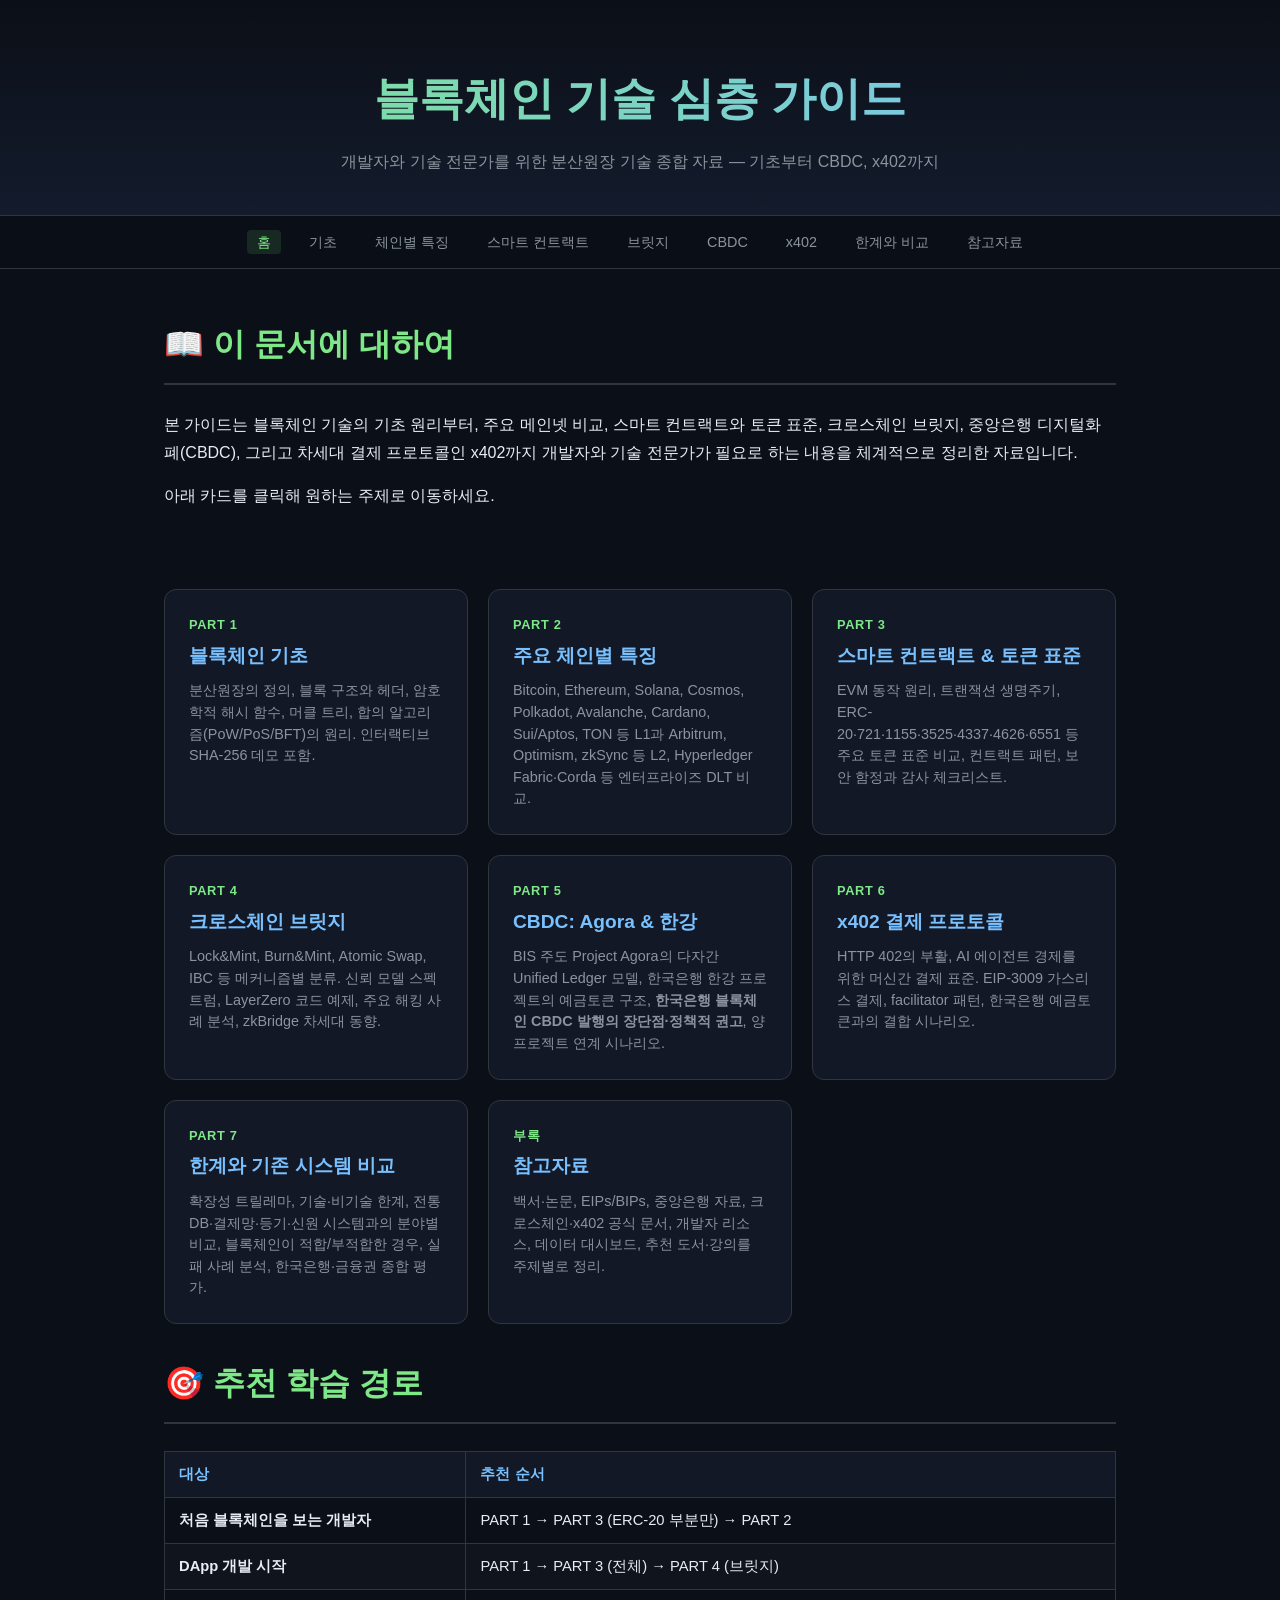
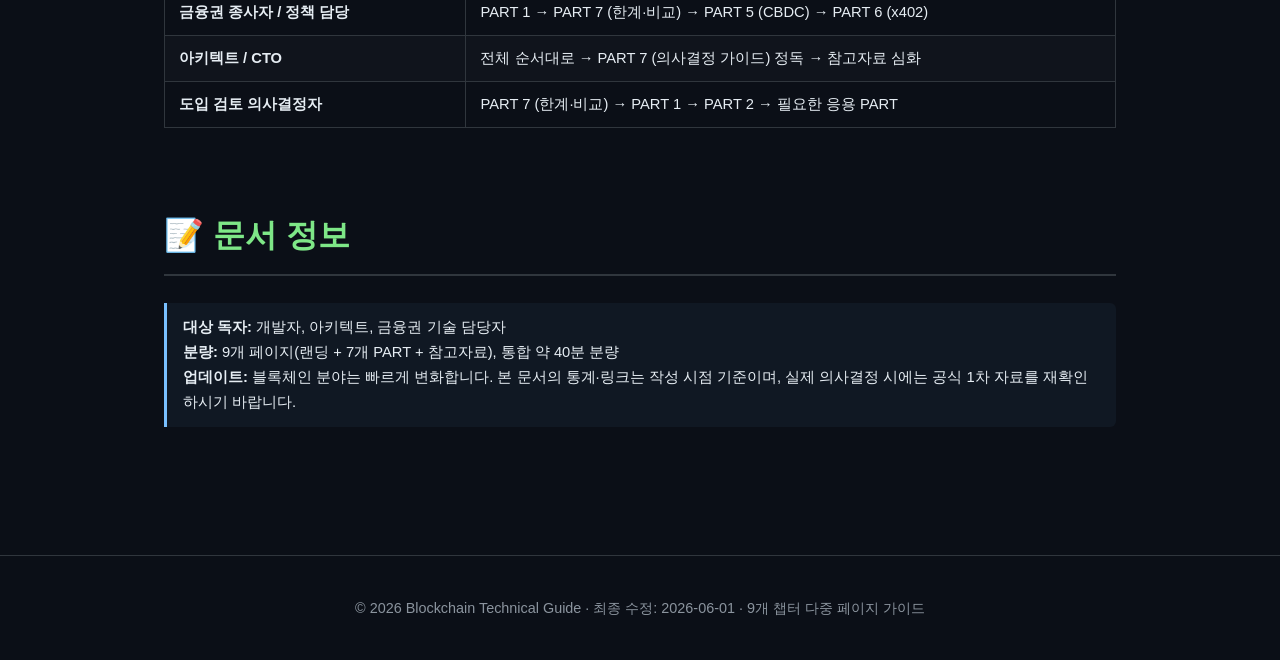
==== commit fe02f4c4: "Objective review: ERC status corrections, censorship reality, stablecoins, DAO, regulation, BoK CBDC" ====
--- a/index.html
+++ b/index.html
@@ -135,7 +135,7 @@
 </main>
 
 <footer>
-  © 2026 Blockchain Technical Guide · 8개 챕터로 구성된 다중 페이지 가이드
+  © 2026 Blockchain Technical Guide · 최종 수정: 2026-06-01 · 9개 챕터 다중 페이지 가이드
 </footer>
 
 </body>
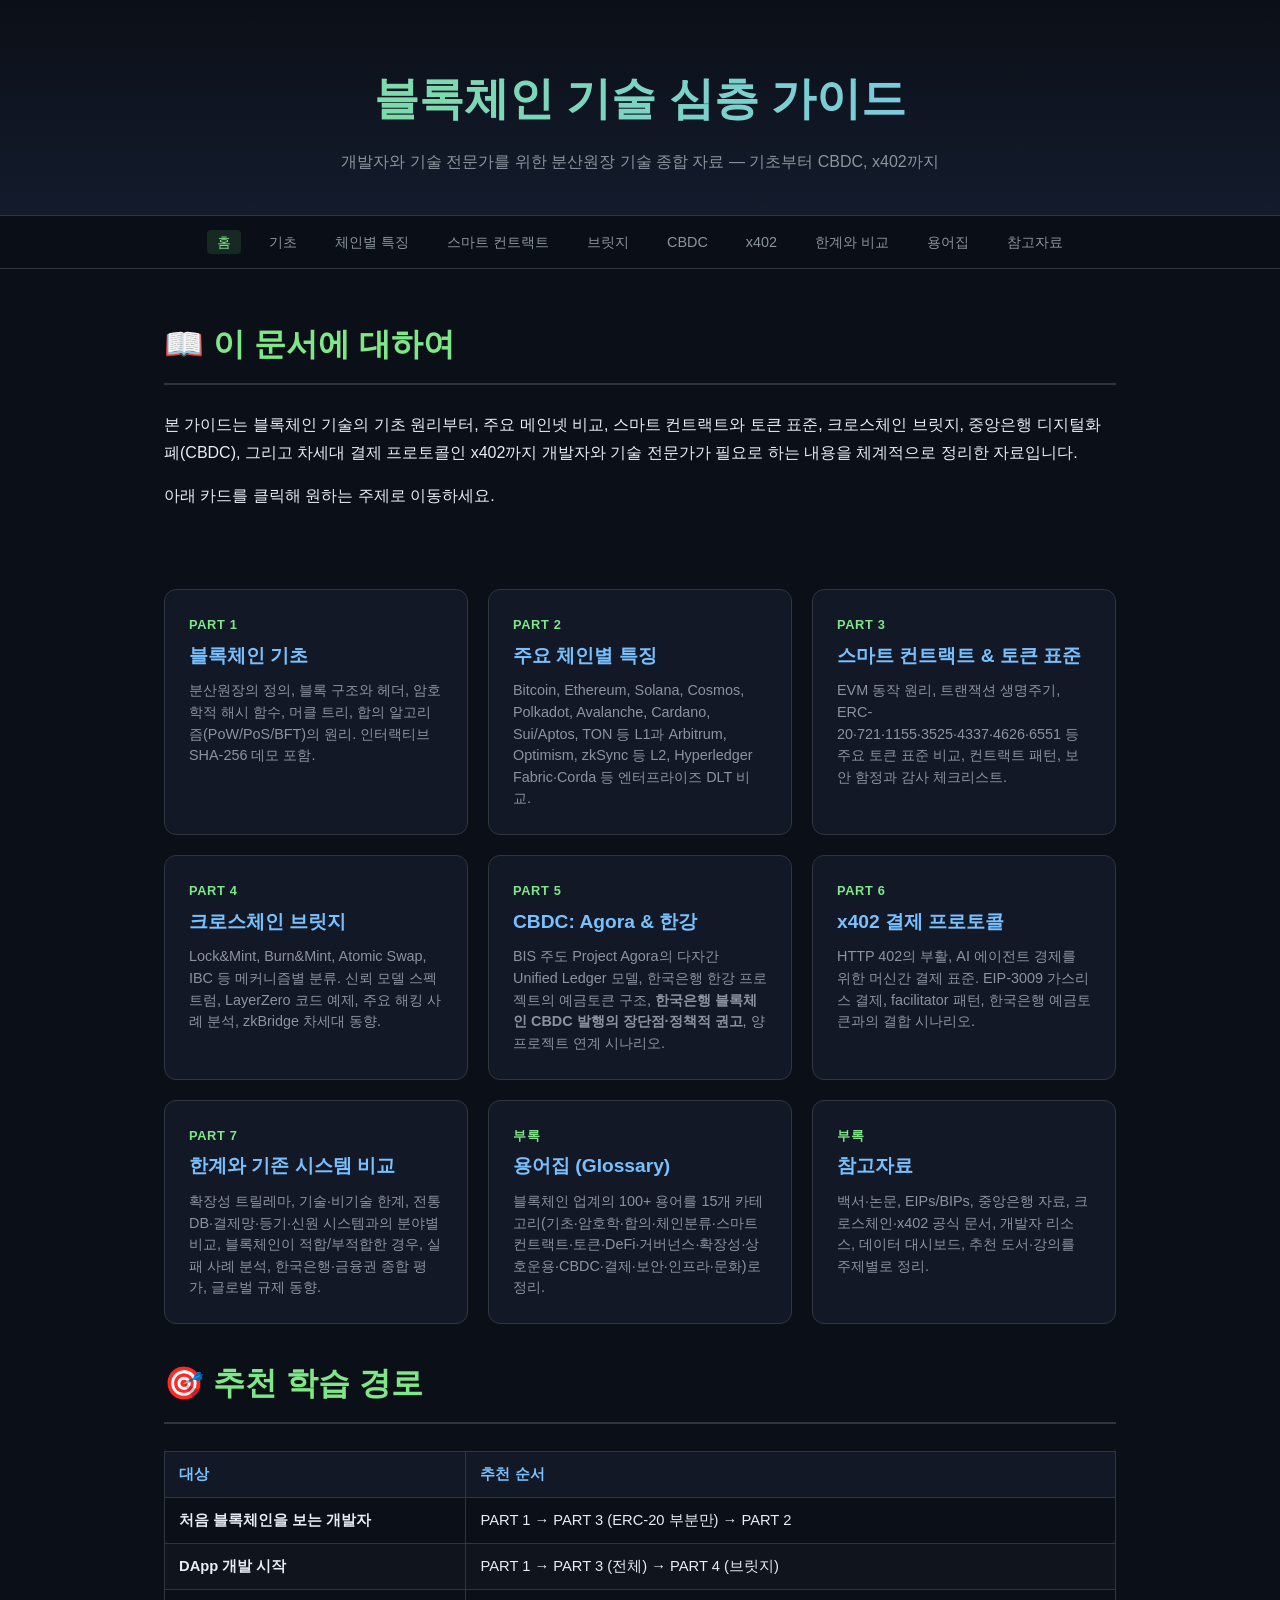
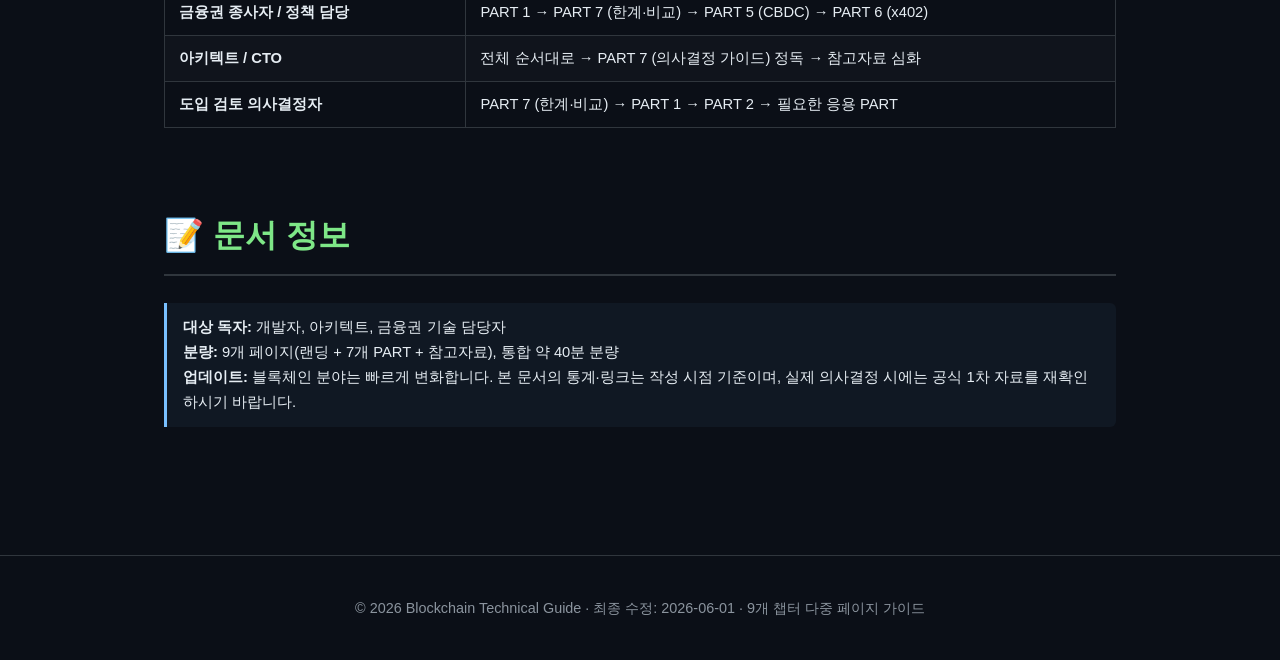
==== commit 586f559f: "Update: 2026-06-02 09:50" ====
--- a/index.html
+++ b/index.html
@@ -23,6 +23,7 @@
     <li><a href="cbdc.html">CBDC</a></li>
     <li><a href="x402.html">x402</a></li>
     <li><a href="limits.html">한계와 비교</a></li>
+    <li><a href="glossary.html">용어집</a></li>
     <li><a href="references.html">참고자료</a></li>
   </ul>
 </nav>
@@ -80,7 +81,13 @@
   <a class="toc-card" href="limits.html">
     <div class="num">PART 7</div>
     <h3>한계와 기존 시스템 비교</h3>
-    <p>확장성 트릴레마, 기술·비기술 한계, 전통 DB·결제망·등기·신원 시스템과의 분야별 비교, 블록체인이 적합/부적합한 경우, 실패 사례 분석, 한국은행·금융권 종합 평가.</p>
+    <p>확장성 트릴레마, 기술·비기술 한계, 전통 DB·결제망·등기·신원 시스템과의 분야별 비교, 블록체인이 적합/부적합한 경우, 실패 사례 분석, 한국은행·금융권 종합 평가, 글로벌 규제 동향.</p>
+  </a>
+
+  <a class="toc-card" href="glossary.html">
+    <div class="num">부록</div>
+    <h3>용어집 (Glossary)</h3>
+    <p>블록체인 업계의 100+ 용어를 15개 카테고리(기초·암호학·합의·체인분류·스마트컨트랙트·토큰·DeFi·거버넌스·확장성·상호운용·CBDC·결제·보안·인프라·문화)로 정리.</p>
   </a>
 
   <a class="toc-card" href="references.html">
--- a/style.css
+++ b/style.css
@@ -454,3 +454,83 @@
 }
 .erc-card .erc-status.final { background: rgba(126, 231, 135, 0.2); color: var(--accent); }
 .erc-card .erc-status.draft { background: rgba(255, 166, 87, 0.2); color: var(--accent-3); }
+
+/* ===== Glossary ===== */
+.glossary-toc {
+  background: var(--bg-elev);
+  border: 1px solid var(--border);
+  border-radius: 12px;
+  padding: 20px;
+  margin-bottom: 32px;
+}
+.glossary-toc h3 {
+  margin-top: 0;
+  color: var(--accent);
+}
+.glossary-toc ul {
+  list-style: none;
+  padding: 0;
+  display: grid;
+  grid-template-columns: repeat(auto-fit, minmax(180px, 1fr));
+  gap: 8px 16px;
+  margin: 0;
+}
+.glossary-toc a {
+  color: var(--accent-2);
+  text-decoration: none;
+  font-size: 0.92rem;
+  padding: 4px 0;
+  border-bottom: none !important;
+}
+.glossary-toc a:hover { color: var(--accent); }
+.glossary-toc a::before {
+  content: "▸ ";
+  color: var(--fg-dim);
+}
+
+.glossary-section {
+  margin-bottom: 48px;
+  scroll-margin-top: 80px;
+}
+.glossary-section h2 {
+  font-size: 1.5rem;
+  border-bottom: 2px solid var(--accent);
+  padding-bottom: 8px;
+  margin-bottom: 20px;
+}
+.glossary-section dl {
+  display: grid;
+  grid-template-columns: 1fr;
+  gap: 16px;
+  margin: 0;
+}
+.glossary-section dt {
+  font-weight: 700;
+  color: var(--accent-2);
+  font-size: 1.05rem;
+  margin-bottom: 4px;
+}
+.glossary-section dt .en {
+  color: var(--fg-dim);
+  font-weight: 400;
+  font-size: 0.9rem;
+  margin-left: 6px;
+}
+.glossary-section dd {
+  margin: 0 0 0 0;
+  color: var(--fg);
+  font-size: 0.95rem;
+  line-height: 1.6;
+  padding-left: 12px;
+  border-left: 2px solid var(--border);
+}
+.glossary-section dd .related {
+  display: block;
+  margin-top: 4px;
+  font-size: 0.85rem;
+  color: var(--fg-dim);
+}
+.glossary-section dd .related a {
+  color: var(--accent-3);
+  border-bottom: 1px dotted var(--accent-3) !important;
+}
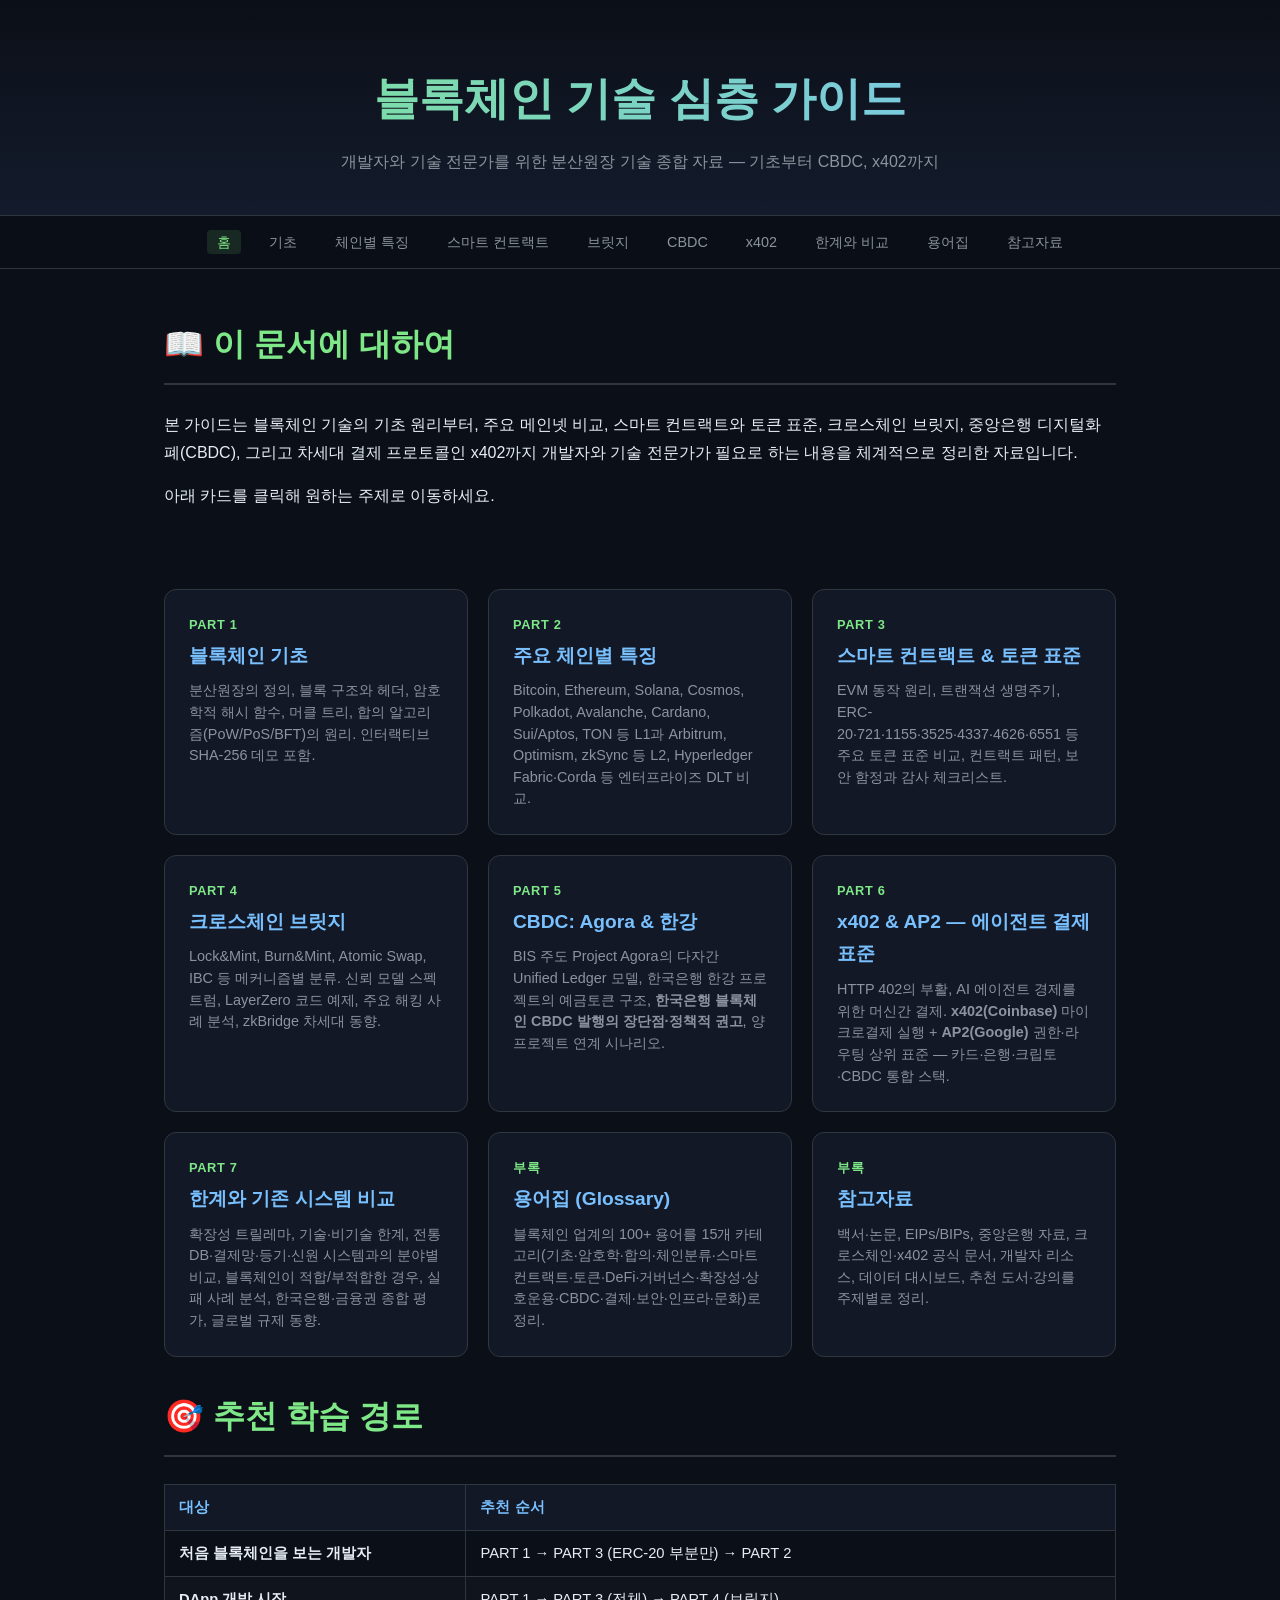
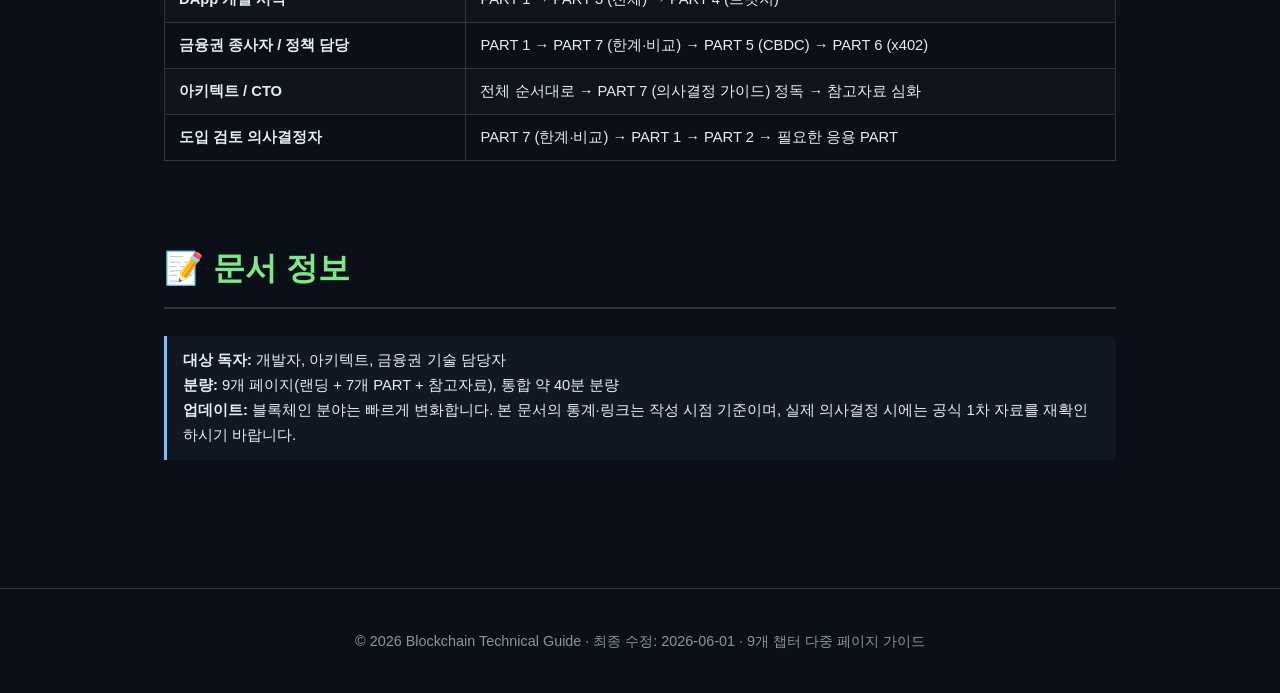
==== commit 1b432c83: "Update: 2026-06-02 16:32" ====
--- a/index.html
+++ b/index.html
@@ -74,8 +74,8 @@
 
   <a class="toc-card" href="x402.html">
     <div class="num">PART 6</div>
-    <h3>x402 결제 프로토콜</h3>
-    <p>HTTP 402의 부활, AI 에이전트 경제를 위한 머신간 결제 표준. EIP-3009 가스리스 결제, facilitator 패턴, 한국은행 예금토큰과의 결합 시나리오.</p>
+    <h3>x402 & AP2 — 에이전트 결제 표준</h3>
+    <p>HTTP 402의 부활, AI 에이전트 경제를 위한 머신간 결제. <strong>x402(Coinbase)</strong> 마이크로결제 실행 + <strong>AP2(Google)</strong> 권한·라우팅 상위 표준 — 카드·은행·크립토·CBDC 통합 스택.</p>
   </a>
 
   <a class="toc-card" href="limits.html">
